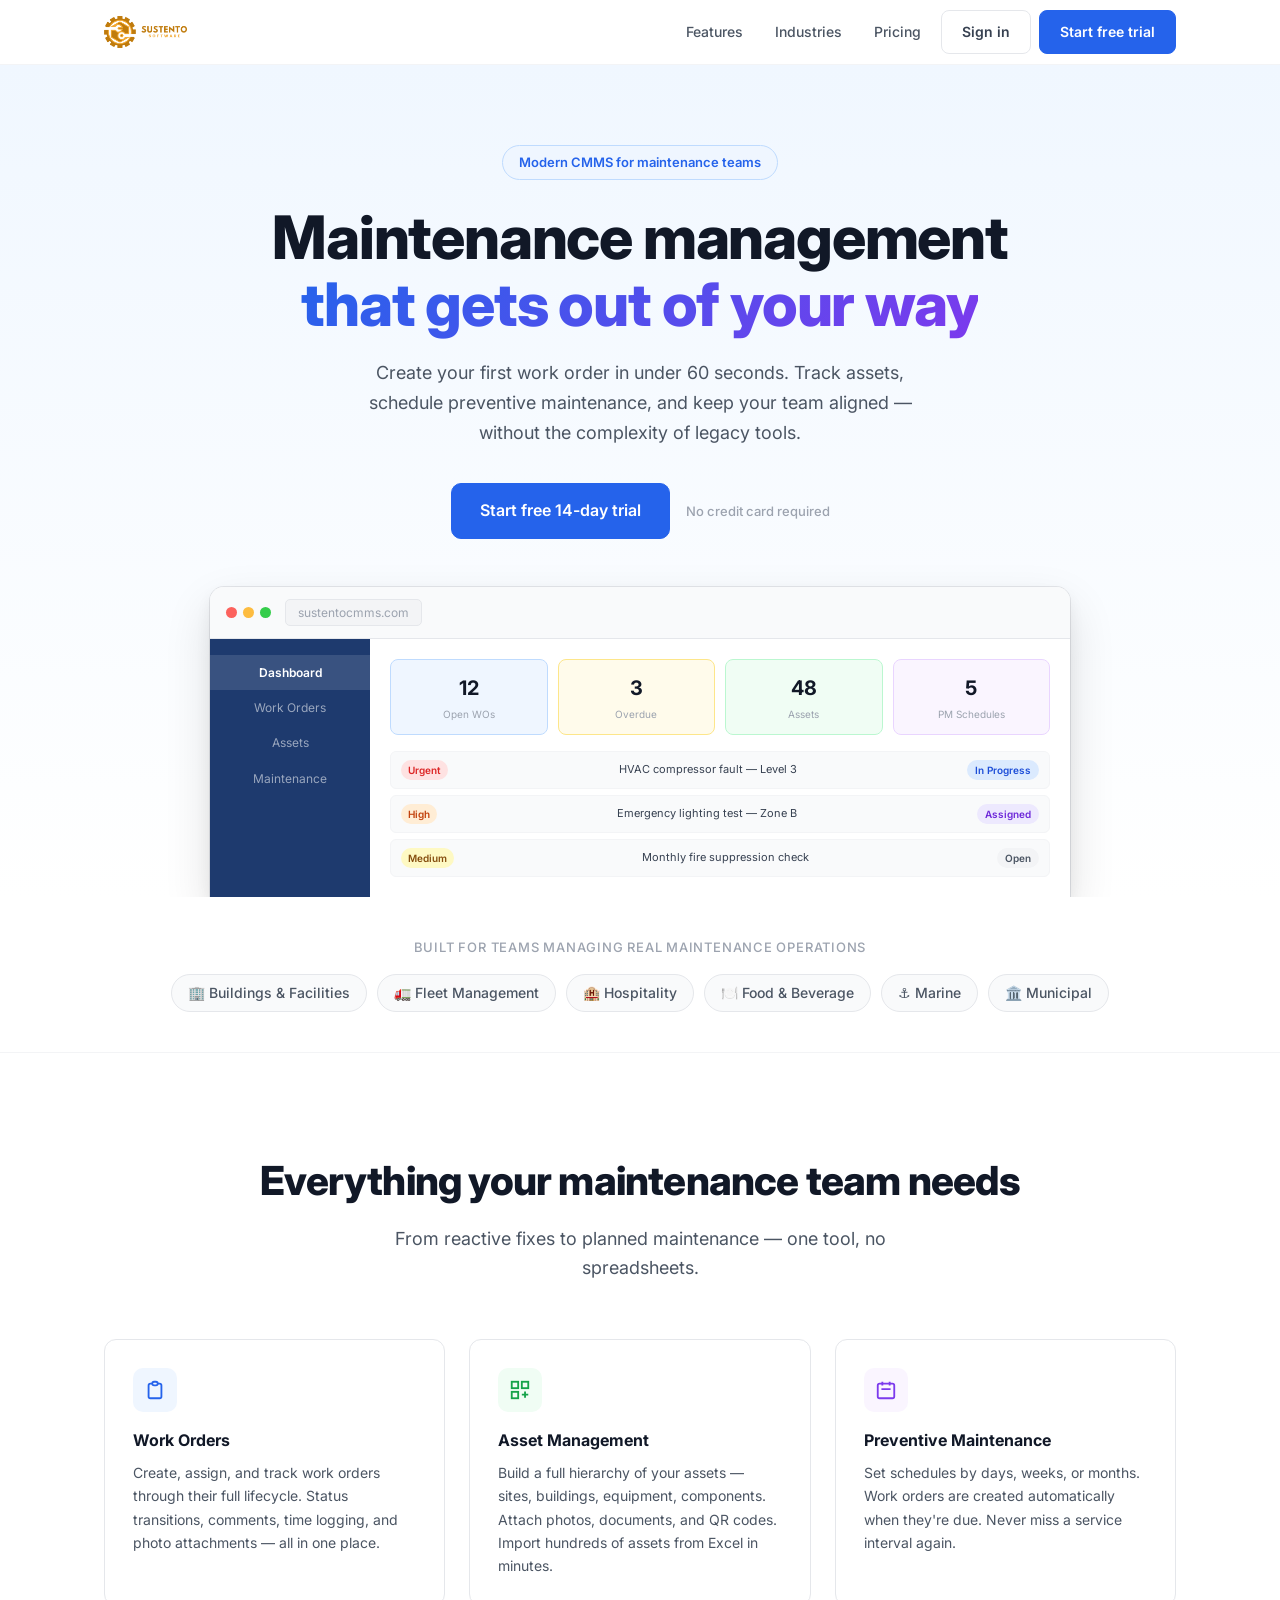
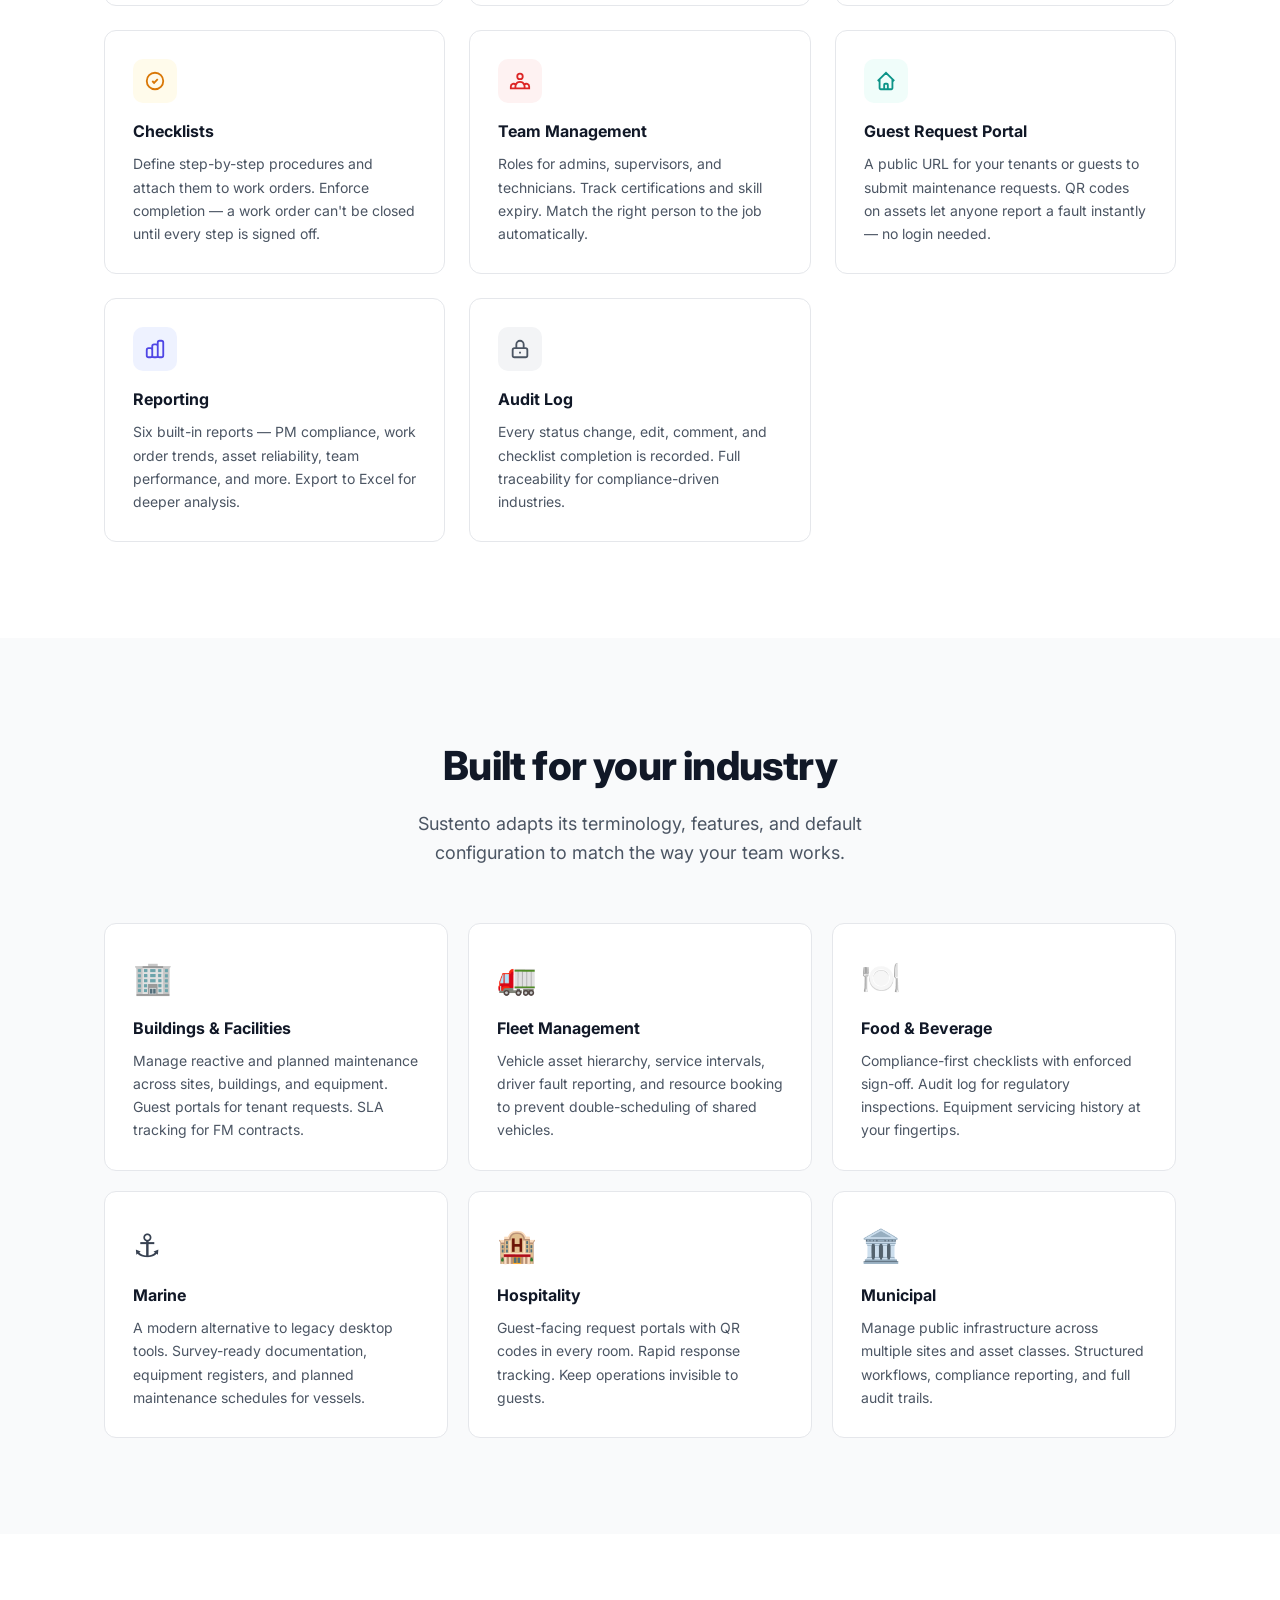
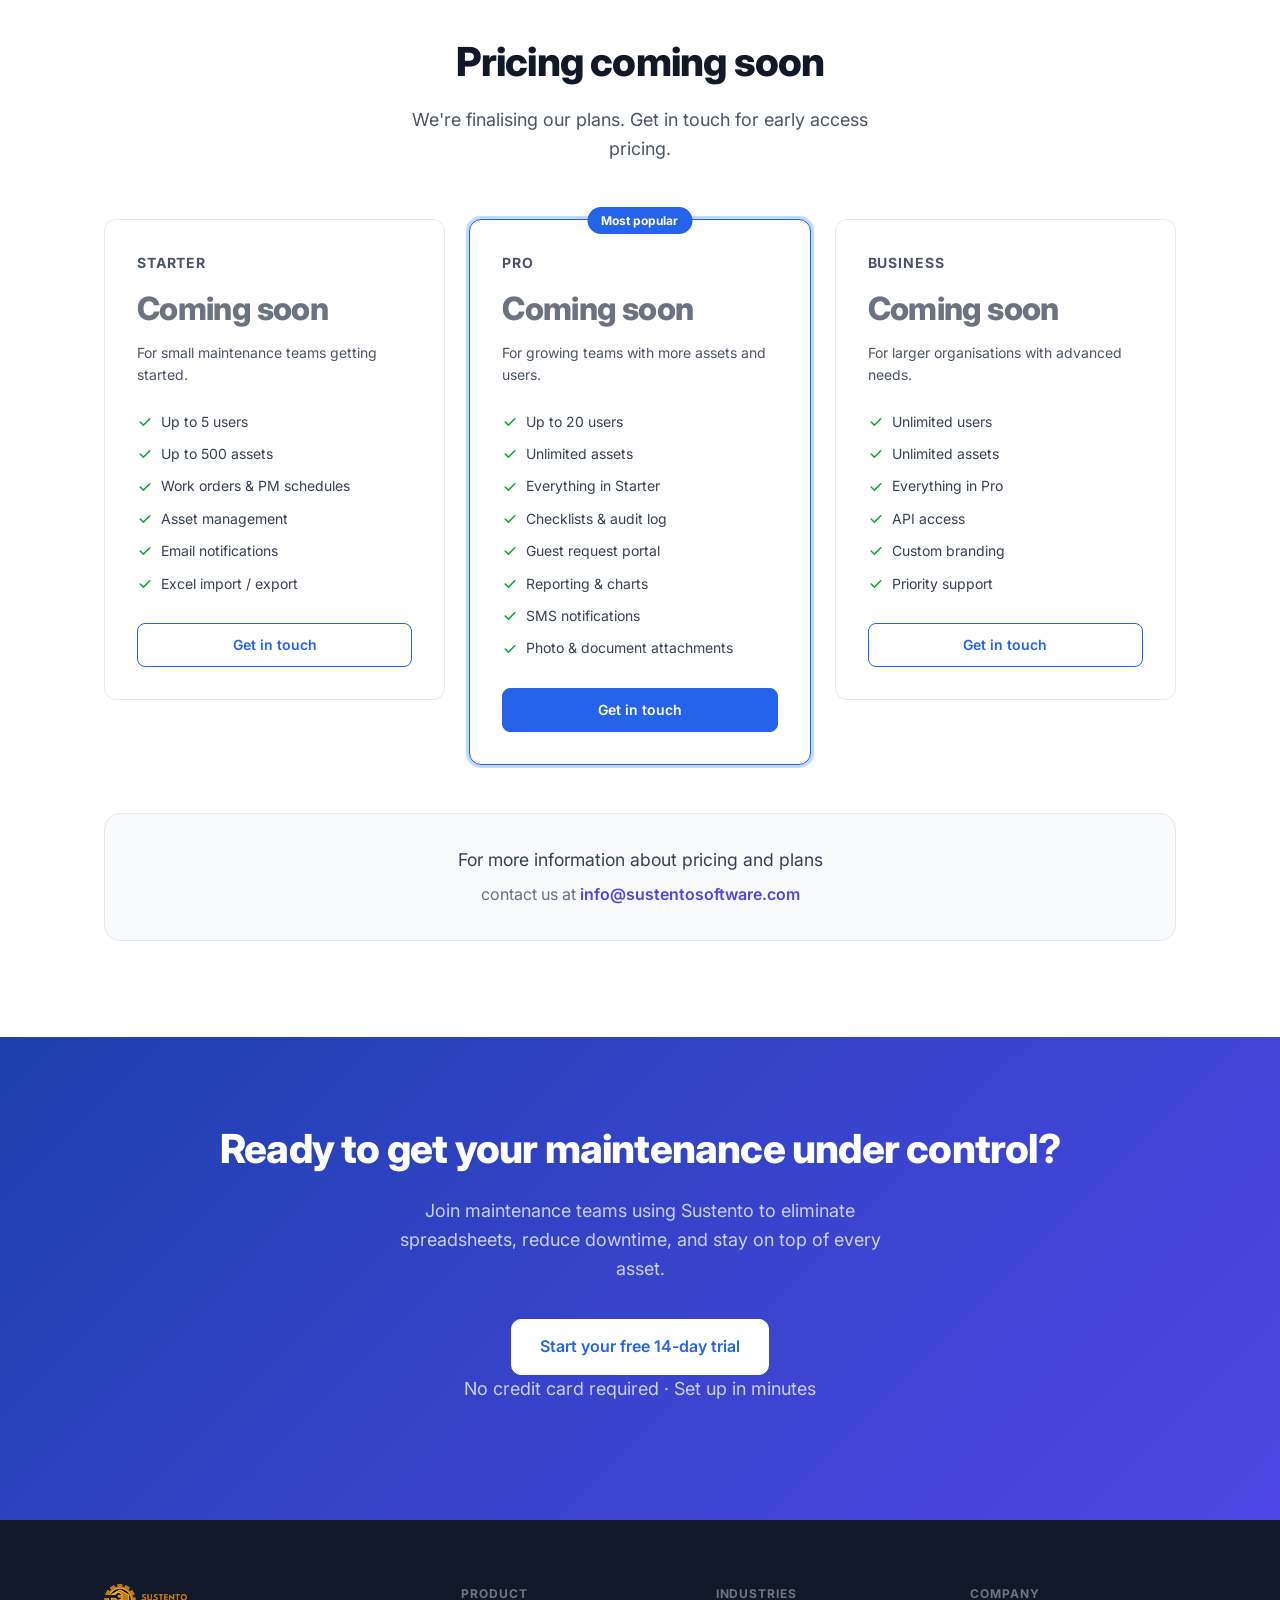
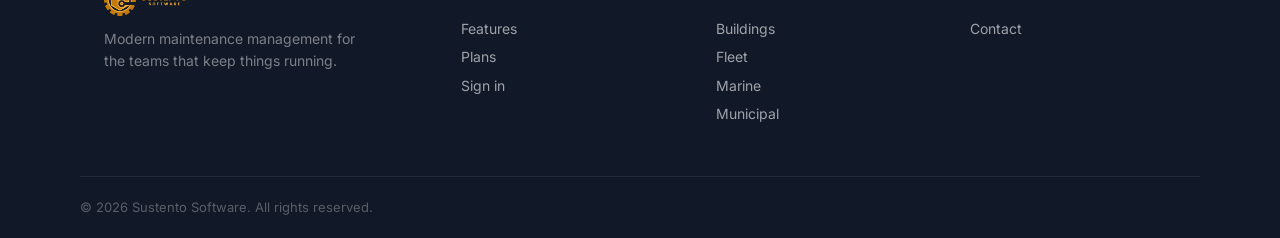
==== index.html @ 02149ec1 "Replace pricing figures with coming soon placeholders and add contact CTA - Tier names and feature l" ====
<!DOCTYPE html>
<html lang="en">
<head>
  <meta charset="UTF-8" />
  <meta name="viewport" content="width=device-width, initial-scale=1.0" />
  <title>Sustento — Maintenance Management Made Simple</title>
  <meta name="description" content="Sustento is a modern CMMS for maintenance teams. Track assets, manage work orders, schedule preventive maintenance, and keep your team aligned." />
  <link rel="icon" type="image/x-icon" href="/favicon.ico" />
  <link rel="icon" type="image/png" sizes="32x32" href="/favicon-32.png" />
  <link rel="preconnect" href="https://fonts.googleapis.com" />
  <link href="https://fonts.googleapis.com/css2?family=Inter:wght@400;500;600;700;800&display=swap" rel="stylesheet" />
  <link rel="stylesheet" href="/styles.css" />
</head>
<body>

  <!-- ── Nav ──────────────────────────────────────────────────────────────── -->
  <header class="nav">
    <div class="container nav-inner">
      <a href="/" class="logo">
        <img src="/logo.png" alt="Sustento" class="nav-logo" />
      </a>
      <nav class="nav-links">
        <a href="#features">Features</a>
        <a href="#industries">Industries</a>
        <a href="#pricing">Pricing</a>
        <a href="https://www.sustentocmms.com" target="_blank" class="btn btn-secondary">Sign in</a>
        <a href="https://www.sustentocmms.com" target="_blank" class="btn btn-primary">Start free trial</a>
      </nav>
      <button class="nav-mobile-toggle" id="mobileToggle" aria-label="Menu">
        <span></span><span></span><span></span>
      </button>
    </div>
    <div class="nav-mobile" id="mobileNav">
      <a href="#features">Features</a>
      <a href="#industries">Industries</a>
      <a href="#pricing">Pricing</a>
      <a href="https://www.sustentocmms.com" target="_blank">Sign in</a>
      <a href="https://www.sustentocmms.com" target="_blank" class="btn btn-primary">Start free trial</a>
    </div>
  </header>

  <!-- ── Hero ─────────────────────────────────────────────────────────────── -->
  <section class="hero">
    <div class="container hero-inner">
      <div class="hero-badge">Modern CMMS for maintenance teams</div>
      <h1 class="hero-headline">Maintenance management<br/><span class="gradient-text">that gets out of your way</span></h1>
      <p class="hero-sub">
        Create your first work order in under 60 seconds. Track assets, schedule preventive maintenance, and keep your team aligned — without the complexity of legacy tools.
      </p>
      <div class="hero-cta">
        <a href="https://www.sustentocmms.com" target="_blank" class="btn btn-primary btn-lg">Start free 14-day trial</a>
        <span class="hero-note">No credit card required</span>
      </div>
      <div class="hero-image">
        <div class="app-preview">
          <div class="app-preview-bar">
            <span class="dot red"></span>
            <span class="dot yellow"></span>
            <span class="dot green"></span>
            <span class="app-preview-url">sustentocmms.com</span>
          </div>
          <div class="app-preview-body">
            <div class="preview-sidebar">
              <div class="preview-nav-item active">Dashboard</div>
              <div class="preview-nav-item">Work Orders</div>
              <div class="preview-nav-item">Assets</div>
              <div class="preview-nav-item">Maintenance</div>
            </div>
            <div class="preview-content">
              <div class="preview-stat-row">
                <div class="preview-stat blue"><div class="preview-stat-num">12</div><div class="preview-stat-label">Open WOs</div></div>
                <div class="preview-stat yellow"><div class="preview-stat-num">3</div><div class="preview-stat-label">Overdue</div></div>
                <div class="preview-stat green"><div class="preview-stat-num">48</div><div class="preview-stat-label">Assets</div></div>
                <div class="preview-stat purple"><div class="preview-stat-num">5</div><div class="preview-stat-label">PM Schedules</div></div>
              </div>
              <div class="preview-wo-list">
                <div class="preview-wo-item">
                  <span class="preview-wo-badge urgent">Urgent</span>
                  <span class="preview-wo-title">HVAC compressor fault — Level 3</span>
                  <span class="preview-wo-status in-progress">In Progress</span>
                </div>
                <div class="preview-wo-item">
                  <span class="preview-wo-badge high">High</span>
                  <span class="preview-wo-title">Emergency lighting test — Zone B</span>
                  <span class="preview-wo-status assigned">Assigned</span>
                </div>
                <div class="preview-wo-item">
                  <span class="preview-wo-badge medium">Medium</span>
                  <span class="preview-wo-title">Monthly fire suppression check</span>
                  <span class="preview-wo-status open">Open</span>
                </div>
              </div>
            </div>
          </div>
        </div>
      </div>
    </div>
  </section>

  <!-- ── Social proof ──────────────────────────────────────────────────────── -->
  <section class="social-proof">
    <div class="container">
      <p class="social-proof-label">Built for teams managing real maintenance operations</p>
      <div class="industry-chips">
        <span>🏢 Buildings &amp; Facilities</span>
        <span>🚛 Fleet Management</span>
        <span>🏨 Hospitality</span>
        <span>🍽️ Food &amp; Beverage</span>
        <span>⚓ Marine</span>
        <span>🏛️ Municipal</span>
      </div>
    </div>
  </section>

  <!-- ── Features ──────────────────────────────────────────────────────────── -->
  <section class="features" id="features">
    <div class="container">
      <div class="section-header">
        <h2>Everything your maintenance team needs</h2>
        <p>From reactive fixes to planned maintenance — one tool, no spreadsheets.</p>
      </div>
      <div class="features-grid">

        <div class="feature-card">
          <div class="feature-icon blue">
            <svg viewBox="0 0 24 24" fill="none" stroke="currentColor" stroke-width="2"><path d="M9 5H7a2 2 0 00-2 2v12a2 2 0 002 2h10a2 2 0 002-2V7a2 2 0 00-2-2h-2M9 5a2 2 0 002 2h2a2 2 0 002-2M9 5a2 2 0 012-2h2a2 2 0 012 2"/></svg>
          </div>
          <h3>Work Orders</h3>
          <p>Create, assign, and track work orders through their full lifecycle. Status transitions, comments, time logging, and photo attachments — all in one place.</p>
        </div>

        <div class="feature-card">
          <div class="feature-icon green">
            <svg viewBox="0 0 24 24" fill="none" stroke="currentColor" stroke-width="2"><rect x="3" y="3" width="7" height="7"/><rect x="14" y="3" width="7" height="7"/><rect x="3" y="14" width="7" height="7"/><path d="M14 17h7m-3.5-3.5v7"/></svg>
          </div>
          <h3>Asset Management</h3>
          <p>Build a full hierarchy of your assets — sites, buildings, equipment, components. Attach photos, documents, and QR codes. Import hundreds of assets from Excel in minutes.</p>
        </div>

        <div class="feature-card">
          <div class="feature-icon purple">
            <svg viewBox="0 0 24 24" fill="none" stroke="currentColor" stroke-width="2"><path d="M8 7V3m8 4V3m-9 8h10M5 21h14a2 2 0 002-2V7a2 2 0 00-2-2H5a2 2 0 00-2 2v12a2 2 0 002 2z"/></svg>
          </div>
          <h3>Preventive Maintenance</h3>
          <p>Set schedules by days, weeks, or months. Work orders are created automatically when they're due. Never miss a service interval again.</p>
        </div>

        <div class="feature-card">
          <div class="feature-icon amber">
            <svg viewBox="0 0 24 24" fill="none" stroke="currentColor" stroke-width="2"><path d="M9 12l2 2 4-4m6 2a9 9 0 11-18 0 9 9 0 0118 0z"/></svg>
          </div>
          <h3>Checklists</h3>
          <p>Define step-by-step procedures and attach them to work orders. Enforce completion — a work order can't be closed until every step is signed off.</p>
        </div>

        <div class="feature-card">
          <div class="feature-icon red">
            <svg viewBox="0 0 24 24" fill="none" stroke="currentColor" stroke-width="2"><path d="M17 20h5v-2a3 3 0 00-5.356-1.857M17 20H7m10 0v-2c0-.656-.126-1.283-.356-1.857M7 20H2v-2a3 3 0 015.356-1.857M7 20v-2c0-.656.126-1.283.356-1.857m0 0a5.002 5.002 0 019.288 0M15 7a3 3 0 11-6 0 3 3 0 016 0z"/></svg>
          </div>
          <h3>Team Management</h3>
          <p>Roles for admins, supervisors, and technicians. Track certifications and skill expiry. Match the right person to the job automatically.</p>
        </div>

        <div class="feature-card">
          <div class="feature-icon teal">
            <svg viewBox="0 0 24 24" fill="none" stroke="currentColor" stroke-width="2"><path d="M3 12l2-2m0 0l7-7 7 7M5 10v10a1 1 0 001 1h3m10-11l2 2m-2-2v10a1 1 0 01-1 1h-3m-6 0a1 1 0 001-1v-4a1 1 0 011-1h2a1 1 0 011 1v4a1 1 0 001 1m-6 0h6"/></svg>
          </div>
          <h3>Guest Request Portal</h3>
          <p>A public URL for your tenants or guests to submit maintenance requests. QR codes on assets let anyone report a fault instantly — no login needed.</p>
        </div>

        <div class="feature-card">
          <div class="feature-icon indigo">
            <svg viewBox="0 0 24 24" fill="none" stroke="currentColor" stroke-width="2"><path d="M9 19v-6a2 2 0 00-2-2H5a2 2 0 00-2 2v6a2 2 0 002 2h2a2 2 0 002-2zm0 0V9a2 2 0 012-2h2a2 2 0 012 2v10m-6 0a2 2 0 002 2h2a2 2 0 002-2m0 0V5a2 2 0 012-2h2a2 2 0 012 2v14a2 2 0 01-2 2h-2a2 2 0 01-2-2z"/></svg>
          </div>
          <h3>Reporting</h3>
          <p>Six built-in reports — PM compliance, work order trends, asset reliability, team performance, and more. Export to Excel for deeper analysis.</p>
        </div>

        <div class="feature-card">
          <div class="feature-icon gray">
            <svg viewBox="0 0 24 24" fill="none" stroke="currentColor" stroke-width="2"><path d="M12 15v2m-6 4h12a2 2 0 002-2v-6a2 2 0 00-2-2H6a2 2 0 00-2 2v6a2 2 0 002 2zm10-10V7a4 4 0 00-8 0v4h8z"/></svg>
          </div>
          <h3>Audit Log</h3>
          <p>Every status change, edit, comment, and checklist completion is recorded. Full traceability for compliance-driven industries.</p>
        </div>

      </div>
    </div>
  </section>

  <!-- ── Industries ────────────────────────────────────────────────────────── -->
  <section class="industries" id="industries">
    <div class="container">
      <div class="section-header">
        <h2>Built for your industry</h2>
        <p>Sustento adapts its terminology, features, and default configuration to match the way your team works.</p>
      </div>
      <div class="industries-grid">
        <div class="industry-card">
          <div class="industry-emoji">🏢</div>
          <h3>Buildings &amp; Facilities</h3>
          <p>Manage reactive and planned maintenance across sites, buildings, and equipment. Guest portals for tenant requests. SLA tracking for FM contracts.</p>
        </div>
        <div class="industry-card">
          <div class="industry-emoji">🚛</div>
          <h3>Fleet Management</h3>
          <p>Vehicle asset hierarchy, service intervals, driver fault reporting, and resource booking to prevent double-scheduling of shared vehicles.</p>
        </div>
        <div class="industry-card">
          <div class="industry-emoji">🍽️</div>
          <h3>Food &amp; Beverage</h3>
          <p>Compliance-first checklists with enforced sign-off. Audit log for regulatory inspections. Equipment servicing history at your fingertips.</p>
        </div>
        <div class="industry-card">
          <div class="industry-emoji">⚓</div>
          <h3>Marine</h3>
          <p>A modern alternative to legacy desktop tools. Survey-ready documentation, equipment registers, and planned maintenance schedules for vessels.</p>
        </div>
        <div class="industry-card">
          <div class="industry-emoji">🏨</div>
          <h3>Hospitality</h3>
          <p>Guest-facing request portals with QR codes in every room. Rapid response tracking. Keep operations invisible to guests.</p>
        </div>
        <div class="industry-card">
          <div class="industry-emoji">🏛️</div>
          <h3>Municipal</h3>
          <p>Manage public infrastructure across multiple sites and asset classes. Structured workflows, compliance reporting, and full audit trails.</p>
        </div>
      </div>
    </div>
  </section>

  <!-- ── Pricing ───────────────────────────────────────────────────────────── -->
  <section class="pricing" id="pricing">
    <div class="container">
      <div class="section-header">
        <h2>Pricing coming soon</h2>
        <p>We're finalising our plans. Get in touch for early access pricing.</p>
      </div>
      <div class="pricing-grid">

        <div class="pricing-card">
          <div class="pricing-tier">Starter</div>
          <div class="pricing-price" style="font-size:2rem;color:#6b7280;">Coming soon</div>
          <div class="pricing-desc">For small maintenance teams getting started.</div>
          <ul class="pricing-features">
            <li>Up to 5 users</li>
            <li>Up to 500 assets</li>
            <li>Work orders &amp; PM schedules</li>
            <li>Asset management</li>
            <li>Email notifications</li>
            <li>Excel import / export</li>
          </ul>
          <a href="mailto:info@sustentosoftware.com" class="btn btn-outline btn-full">Get in touch</a>
        </div>

        <div class="pricing-card featured">
          <div class="pricing-badge">Most popular</div>
          <div class="pricing-tier">Pro</div>
          <div class="pricing-price" style="font-size:2rem;color:#6b7280;">Coming soon</div>
          <div class="pricing-desc">For growing teams with more assets and users.</div>
          <ul class="pricing-features">
            <li>Up to 20 users</li>
            <li>Unlimited assets</li>
            <li>Everything in Starter</li>
            <li>Checklists &amp; audit log</li>
            <li>Guest request portal</li>
            <li>Reporting &amp; charts</li>
            <li>SMS notifications</li>
            <li>Photo &amp; document attachments</li>
          </ul>
          <a href="mailto:info@sustentosoftware.com" class="btn btn-primary btn-full">Get in touch</a>
        </div>

        <div class="pricing-card">
          <div class="pricing-tier">Business</div>
          <div class="pricing-price" style="font-size:2rem;color:#6b7280;">Coming soon</div>
          <div class="pricing-desc">For larger organisations with advanced needs.</div>
          <ul class="pricing-features">
            <li>Unlimited users</li>
            <li>Unlimited assets</li>
            <li>Everything in Pro</li>
            <li>API access</li>
            <li>Custom branding</li>
            <li>Priority support</li>
          </ul>
          <a href="mailto:info@sustentosoftware.com" class="btn btn-outline btn-full">Get in touch</a>
        </div>

      </div>

      <div style="margin-top:3rem;text-align:center;padding:2rem;background:#f8fafc;border-radius:1rem;border:1px solid #e2e8f0;">
        <p style="font-size:1.1rem;color:#374151;margin:0 0 0.5rem;">For more information about pricing and plans</p>
        <p style="margin:0;color:#6b7280;">contact us at <a href="mailto:info@sustentosoftware.com" style="color:#4f46e5;font-weight:600;">info@sustentosoftware.com</a></p>
      </div>
    </div>
  </section>

  <!-- ── CTA ───────────────────────────────────────────────────────────────── -->
  <section class="cta">
    <div class="container cta-inner">
      <h2>Ready to get your maintenance under control?</h2>
      <p>Join maintenance teams using Sustento to eliminate spreadsheets, reduce downtime, and stay on top of every asset.</p>
      <a href="https://www.sustentocmms.com" target="_blank" class="btn btn-white btn-lg">Start your free 14-day trial</a>
      <p class="cta-note">No credit card required · Set up in minutes</p>
    </div>
  </section>

  <!-- ── Footer ────────────────────────────────────────────────────────────── -->
  <footer class="footer">
    <div class="container footer-inner">
      <div class="footer-brand">
        <a href="/" class="logo">
          <img src="/logo.png" alt="Sustento" class="nav-logo" />
        </a>
        <p>Modern maintenance management for the teams that keep things running.</p>
      </div>
      <div class="footer-links">
        <div>
          <h4>Product</h4>
          <a href="#features">Features</a>
          <a href="#pricing">Plans</a>
          <a href="https://www.sustentocmms.com" target="_blank">Sign in</a>
        </div>
        <div>
          <h4>Industries</h4>
          <a href="#industries">Buildings</a>
          <a href="#industries">Fleet</a>
          <a href="#industries">Marine</a>
          <a href="#industries">Municipal</a>
        </div>
        <div>
          <h4>Company</h4>
          <a href="mailto:hello@sustentosoftware.com">Contact</a>
        </div>
      </div>
    </div>
    <div class="container footer-bottom">
      <p>© 2026 Sustento Software. All rights reserved.</p>
    </div>
  </footer>

  <script>
    // Mobile nav toggle
    document.getElementById('mobileToggle').addEventListener('click', function() {
      document.getElementById('mobileNav').classList.toggle('open')
    })
    // Close mobile nav on link click
    document.querySelectorAll('.nav-mobile a').forEach(function(link) {
      link.addEventListener('click', function() {
        document.getElementById('mobileNav').classList.remove('open')
      })
    })
  </script>

</body>
</html>
---- styles.css ----
/* ── Reset & Base ─────────────────────────────────────────────────────────── */
*, *::before, *::after { box-sizing: border-box; margin: 0; padding: 0; }

:root {
  --blue:    #2563eb;
  --blue-dk: #1d4ed8;
  --blue-lt: #eff6ff;
  --gray-50:  #f9fafb;
  --gray-100: #f3f4f6;
  --gray-200: #e5e7eb;
  --gray-400: #9ca3af;
  --gray-600: #4b5563;
  --gray-700: #374151;
  --gray-900: #111827;
  --radius: 12px;
  --shadow-sm: 0 1px 3px rgba(0,0,0,.08), 0 1px 2px rgba(0,0,0,.04);
  --shadow: 0 4px 16px rgba(0,0,0,.08), 0 2px 4px rgba(0,0,0,.04);
  --shadow-lg: 0 20px 48px rgba(0,0,0,.12), 0 8px 16px rgba(0,0,0,.06);
}

html { scroll-behavior: smooth; }

body {
  font-family: 'Inter', system-ui, sans-serif;
  font-size: 16px;
  line-height: 1.6;
  color: var(--gray-700);
  background: #fff;
  -webkit-font-smoothing: antialiased;
}

.container {
  max-width: 1120px;
  margin: 0 auto;
  padding: 0 24px;
}

a { text-decoration: none; color: inherit; }
img { max-width: 100%; display: block; }

/* ── Buttons ──────────────────────────────────────────────────────────────── */
.btn {
  display: inline-flex;
  align-items: center;
  justify-content: center;
  gap: 8px;
  padding: 10px 20px;
  border-radius: 8px;
  font-size: 14px;
  font-weight: 600;
  cursor: pointer;
  transition: all .15s ease;
  border: 1.5px solid transparent;
  white-space: nowrap;
}
.btn-primary { background: var(--blue); color: #fff; border-color: var(--blue); }
.btn-primary:hover { background: var(--blue-dk); border-color: var(--blue-dk); }
.btn-secondary { background: #fff; color: var(--gray-700); border-color: var(--gray-200); }
.btn-secondary:hover { background: var(--gray-50); }
.btn-outline { background: transparent; color: var(--blue); border-color: var(--blue); }
.btn-outline:hover { background: var(--blue-lt); }
.btn-white { background: #fff; color: var(--blue); border-color: #fff; }
.btn-white:hover { background: var(--blue-lt); }
.btn-lg { padding: 14px 28px; font-size: 16px; border-radius: 10px; }
.btn-full { width: 100%; }

/* ── Nav ──────────────────────────────────────────────────────────────────── */
.nav {
  position: sticky;
  top: 0;
  z-index: 100;
  background: rgba(255,255,255,.92);
  backdrop-filter: blur(12px);
  border-bottom: 1px solid var(--gray-100);
}
.nav-inner {
  display: flex;
  align-items: center;
  justify-content: space-between;
  height: 64px;
}
.logo {
  display: flex;
  align-items: center;
  gap: 10px;
  font-size: 18px;
  font-weight: 700;
  color: var(--gray-900);
}
.nav-logo {
  height: 32px;
  width: auto;
  display: block;
}
.nav-links {
  display: flex;
  align-items: center;
  gap: 8px;
}
.nav-links a:not(.btn) {
  padding: 6px 12px;
  font-size: 14px;
  font-weight: 500;
  color: var(--gray-600);
  border-radius: 6px;
  transition: color .15s, background .15s;
}
.nav-links a:not(.btn):hover { color: var(--gray-900); background: var(--gray-50); }
.nav-mobile-toggle {
  display: none;
  flex-direction: column;
  gap: 5px;
  background: none;
  border: none;
  cursor: pointer;
  padding: 4px;
}
.nav-mobile-toggle span {
  display: block;
  width: 22px;
  height: 2px;
  background: var(--gray-700);
  border-radius: 2px;
}
.nav-mobile {
  display: none;
  flex-direction: column;
  padding: 12px 24px 20px;
  gap: 4px;
  border-top: 1px solid var(--gray-100);
}
.nav-mobile a {
  padding: 10px 12px;
  font-size: 15px;
  font-weight: 500;
  color: var(--gray-700);
  border-radius: 8px;
}
.nav-mobile a:hover { background: var(--gray-50); }
.nav-mobile .btn { margin-top: 8px; }
.nav-mobile.open { display: flex; }

/* ── Hero ─────────────────────────────────────────────────────────────────── */
.hero {
  background: linear-gradient(180deg, #f0f7ff 0%, #fff 100%);
  padding: 80px 0 0;
  overflow: hidden;
}
.hero-inner {
  display: flex;
  flex-direction: column;
  align-items: center;
  text-align: center;
}
.hero-badge {
  display: inline-flex;
  align-items: center;
  padding: 6px 16px;
  background: var(--blue-lt);
  color: var(--blue);
  border-radius: 100px;
  font-size: 13px;
  font-weight: 600;
  margin-bottom: 24px;
  border: 1px solid #bfdbfe;
}
.hero-headline {
  font-size: clamp(36px, 5vw, 60px);
  font-weight: 800;
  line-height: 1.12;
  color: var(--gray-900);
  letter-spacing: -.02em;
  margin-bottom: 20px;
}
.gradient-text {
  background: linear-gradient(135deg, #2563eb 0%, #7c3aed 100%);
  -webkit-background-clip: text;
  -webkit-text-fill-color: transparent;
  background-clip: text;
}
.hero-sub {
  font-size: 18px;
  color: var(--gray-600);
  max-width: 580px;
  margin-bottom: 36px;
  line-height: 1.65;
}
.hero-cta {
  display: flex;
  align-items: center;
  gap: 16px;
  margin-bottom: 48px;
  flex-wrap: wrap;
  justify-content: center;
}
.hero-note {
  font-size: 13px;
  color: var(--gray-400);
  font-weight: 500;
}

/* App preview mockup */
.hero-image { width: 100%; max-width: 860px; }
.app-preview {
  background: #fff;
  border-radius: 14px 14px 0 0;
  box-shadow: var(--shadow-lg), 0 0 0 1px var(--gray-200);
  overflow: hidden;
}
.app-preview-bar {
  display: flex;
  align-items: center;
  gap: 6px;
  padding: 12px 16px;
  background: var(--gray-50);
  border-bottom: 1px solid var(--gray-200);
}
.dot { width: 11px; height: 11px; border-radius: 50%; }
.dot.red { background: #fc625d; }
.dot.yellow { background: #fdbc40; }
.dot.green { background: #35cd4b; }
.app-preview-url {
  margin-left: 8px;
  font-size: 12px;
  color: var(--gray-400);
  background: var(--gray-100);
  border: 1px solid var(--gray-200);
  padding: 3px 12px;
  border-radius: 5px;
}
.app-preview-body {
  display: flex;
  min-height: 240px;
}
.preview-sidebar {
  width: 160px;
  background: #1e3a6e;
  padding: 16px 0;
  flex-shrink: 0;
}
.preview-nav-item {
  padding: 8px 20px;
  font-size: 12px;
  color: rgba(255,255,255,.55);
  cursor: default;
}
.preview-nav-item.active {
  background: rgba(255,255,255,.12);
  color: #fff;
  font-weight: 600;
}
.preview-content { flex: 1; padding: 20px; }
.preview-stat-row {
  display: grid;
  grid-template-columns: repeat(4, 1fr);
  gap: 10px;
  margin-bottom: 16px;
}
.preview-stat {
  border-radius: 8px;
  padding: 12px;
  border: 1px solid var(--gray-200);
}
.preview-stat.blue  { background: #eff6ff; border-color: #bfdbfe; }
.preview-stat.yellow{ background: #fffbeb; border-color: #fde68a; }
.preview-stat.green { background: #f0fdf4; border-color: #bbf7d0; }
.preview-stat.purple{ background: #faf5ff; border-color: #e9d5ff; }
.preview-stat-num { font-size: 20px; font-weight: 700; color: var(--gray-900); }
.preview-stat-label { font-size: 10px; color: var(--gray-400); margin-top: 2px; }
.preview-wo-list { display: flex; flex-direction: column; gap: 6px; }
.preview-wo-item {
  display: flex;
  align-items: center;
  gap: 8px;
  padding: 8px 10px;
  background: var(--gray-50);
  border: 1px solid var(--gray-100);
  border-radius: 6px;
  font-size: 11px;
}
.preview-wo-title { flex: 1; color: var(--gray-700); }
.preview-wo-badge {
  padding: 2px 7px;
  border-radius: 100px;
  font-size: 10px;
  font-weight: 600;
  white-space: nowrap;
}
.preview-wo-badge.urgent { background: #fee2e2; color: #dc2626; }
.preview-wo-badge.high   { background: #ffedd5; color: #c2410c; }
.preview-wo-badge.medium { background: #fef9c3; color: #854d0e; }
.preview-wo-status {
  padding: 2px 8px;
  border-radius: 100px;
  font-size: 10px;
  font-weight: 600;
  white-space: nowrap;
}
.preview-wo-status.in-progress { background: #dbeafe; color: #1d4ed8; }
.preview-wo-status.assigned    { background: #ede9fe; color: #6d28d9; }
.preview-wo-status.open        { background: var(--gray-100); color: var(--gray-600); }

/* ── Social Proof ─────────────────────────────────────────────────────────── */
.social-proof {
  padding: 40px 0;
  border-bottom: 1px solid var(--gray-100);
}
.social-proof-label {
  text-align: center;
  font-size: 13px;
  font-weight: 500;
  color: var(--gray-400);
  text-transform: uppercase;
  letter-spacing: .06em;
  margin-bottom: 16px;
}
.industry-chips {
  display: flex;
  flex-wrap: wrap;
  gap: 10px;
  justify-content: center;
}
.industry-chips span {
  padding: 7px 16px;
  background: var(--gray-50);
  border: 1px solid var(--gray-200);
  border-radius: 100px;
  font-size: 14px;
  font-weight: 500;
  color: var(--gray-600);
}

/* ── Section headers ──────────────────────────────────────────────────────── */
.section-header {
  text-align: center;
  margin-bottom: 56px;
}
.section-header h2 {
  font-size: clamp(28px, 3.5vw, 40px);
  font-weight: 800;
  color: var(--gray-900);
  letter-spacing: -.02em;
  margin-bottom: 12px;
}
.section-header p {
  font-size: 18px;
  color: var(--gray-600);
  max-width: 520px;
  margin: 0 auto;
}

/* ── Features ─────────────────────────────────────────────────────────────── */
.features {
  padding: 96px 0;
}
.features-grid {
  display: grid;
  grid-template-columns: repeat(auto-fill, minmax(280px, 1fr));
  gap: 24px;
}
.feature-card {
  background: #fff;
  border: 1px solid var(--gray-200);
  border-radius: var(--radius);
  padding: 28px;
  transition: box-shadow .2s, transform .2s;
}
.feature-card:hover {
  box-shadow: var(--shadow);
  transform: translateY(-2px);
}
.feature-icon {
  width: 44px;
  height: 44px;
  border-radius: 10px;
  display: flex;
  align-items: center;
  justify-content: center;
  margin-bottom: 16px;
}
.feature-icon svg { width: 22px; height: 22px; }
.feature-icon.blue   { background: var(--blue-lt); color: var(--blue); }
.feature-icon.green  { background: #f0fdf4; color: #16a34a; }
.feature-icon.purple { background: #faf5ff; color: #7c3aed; }
.feature-icon.amber  { background: #fffbeb; color: #d97706; }
.feature-icon.red    { background: #fef2f2; color: #dc2626; }
.feature-icon.teal   { background: #f0fdfa; color: #0d9488; }
.feature-icon.indigo { background: #eef2ff; color: #4f46e5; }
.feature-icon.gray   { background: var(--gray-100); color: var(--gray-600); }
.feature-card h3 {
  font-size: 16px;
  font-weight: 700;
  color: var(--gray-900);
  margin-bottom: 8px;
}
.feature-card p {
  font-size: 14px;
  color: var(--gray-600);
  line-height: 1.65;
}

/* ── Industries ───────────────────────────────────────────────────────────── */
.industries {
  padding: 96px 0;
  background: var(--gray-50);
}
.industries-grid {
  display: grid;
  grid-template-columns: repeat(auto-fill, minmax(300px, 1fr));
  gap: 20px;
}
.industry-card {
  background: #fff;
  border: 1px solid var(--gray-200);
  border-radius: var(--radius);
  padding: 28px;
}
.industry-emoji { font-size: 32px; margin-bottom: 12px; }
.industry-card h3 {
  font-size: 16px;
  font-weight: 700;
  color: var(--gray-900);
  margin-bottom: 8px;
}
.industry-card p {
  font-size: 14px;
  color: var(--gray-600);
  line-height: 1.65;
}

/* ── Pricing ──────────────────────────────────────────────────────────────── */
.pricing {
  padding: 96px 0;
}
.pricing-grid {
  display: grid;
  grid-template-columns: repeat(auto-fit, minmax(280px, 1fr));
  gap: 24px;
  align-items: start;
}
.pricing-card {
  background: #fff;
  border: 1.5px solid var(--gray-200);
  border-radius: var(--radius);
  padding: 32px;
  position: relative;
}
.pricing-card.featured {
  border-color: var(--blue);
  box-shadow: 0 0 0 3px #bfdbfe;
}
.pricing-badge {
  position: absolute;
  top: -13px;
  left: 50%;
  transform: translateX(-50%);
  background: var(--blue);
  color: #fff;
  font-size: 12px;
  font-weight: 700;
  padding: 4px 14px;
  border-radius: 100px;
  white-space: nowrap;
}
.pricing-tier {
  font-size: 14px;
  font-weight: 700;
  color: var(--gray-500, var(--gray-600));
  text-transform: uppercase;
  letter-spacing: .06em;
  margin-bottom: 8px;
}
.pricing-price {
  font-size: 44px;
  font-weight: 800;
  color: var(--gray-900);
  letter-spacing: -.02em;
  margin-bottom: 8px;
}
.pricing-price span {
  font-size: 18px;
  font-weight: 500;
  color: var(--gray-400);
}
.pricing-desc {
  font-size: 14px;
  color: var(--gray-600);
  margin-bottom: 24px;
  min-height: 40px;
}
.pricing-features {
  list-style: none;
  margin-bottom: 28px;
  display: flex;
  flex-direction: column;
  gap: 10px;
}
.pricing-features li {
  font-size: 14px;
  color: var(--gray-700);
  display: flex;
  align-items: center;
  gap: 8px;
}
.pricing-features li::before {
  content: '';
  width: 16px;
  height: 16px;
  background: url("data:image/svg+xml,%3Csvg xmlns='http://www.w3.org/2000/svg' viewBox='0 0 20 20' fill='%2316a34a'%3E%3Cpath fill-rule='evenodd' d='M16.707 5.293a1 1 0 010 1.414l-8 8a1 1 0 01-1.414 0l-4-4a1 1 0 011.414-1.414L8 12.586l7.293-7.293a1 1 0 011.414 0z' clip-rule='evenodd'/%3E%3C/svg%3E") center/contain no-repeat;
  flex-shrink: 0;
}

/* ── CTA ──────────────────────────────────────────────────────────────────── */
.cta {
  background: linear-gradient(135deg, #1e40af 0%, #4f46e5 100%);
  padding: 80px 0;
  text-align: center;
}
.cta-inner h2 {
  font-size: clamp(28px, 3.5vw, 40px);
  font-weight: 800;
  color: #fff;
  margin-bottom: 16px;
  letter-spacing: -.02em;
}
.cta-inner p {
  font-size: 18px;
  color: rgba(255,255,255,.75);
  max-width: 520px;
  margin: 0 auto 36px;
}
.cta-note {
  margin-top: 16px;
  font-size: 13px;
  color: rgba(255,255,255,.55);
}

/* ── Footer ───────────────────────────────────────────────────────────────── */
.footer {
  background: var(--gray-900);
  padding: 64px 0 0;
}
.footer-inner {
  display: grid;
  grid-template-columns: 1.5fr 1fr 1fr 1fr;
  gap: 48px;
  padding-bottom: 48px;
  border-bottom: 1px solid rgba(255,255,255,.08);
}
.footer-brand .logo { color: #fff; margin-bottom: 12px; }
.footer-brand p {
  font-size: 14px;
  color: rgba(255,255,255,.45);
  line-height: 1.6;
  max-width: 260px;
}
.footer-links {
  display: contents;
}
.footer-links > div h4 {
  font-size: 12px;
  font-weight: 700;
  color: rgba(255,255,255,.4);
  text-transform: uppercase;
  letter-spacing: .08em;
  margin-bottom: 12px;
}
.footer-links > div a {
  display: block;
  font-size: 14px;
  color: rgba(255,255,255,.6);
  padding: 3px 0;
  transition: color .15s;
}
.footer-links > div a:hover { color: #fff; }
.footer-bottom {
  padding: 20px 0;
}
.footer-bottom p {
  font-size: 13px;
  color: rgba(255,255,255,.3);
}

/* ── Responsive ───────────────────────────────────────────────────────────── */
@media (max-width: 768px) {
  .nav-links { display: none; }
  .nav-mobile-toggle { display: flex; }

  .hero { padding: 60px 0 0; }
  .hero-headline { font-size: 32px; }
  .hero-sub { font-size: 16px; }

  .preview-sidebar { display: none; }
  .preview-stat-row { grid-template-columns: repeat(2, 1fr); }

  .features { padding: 64px 0; }
  .industries { padding: 64px 0; }
  .pricing { padding: 64px 0; }

  .footer-inner {
    grid-template-columns: 1fr 1fr;
    gap: 32px;
  }
  .footer-brand { grid-column: 1 / -1; }
}

@media (max-width: 480px) {
  .pricing-grid { grid-template-columns: 1fr; }
  .footer-inner { grid-template-columns: 1fr; }
}
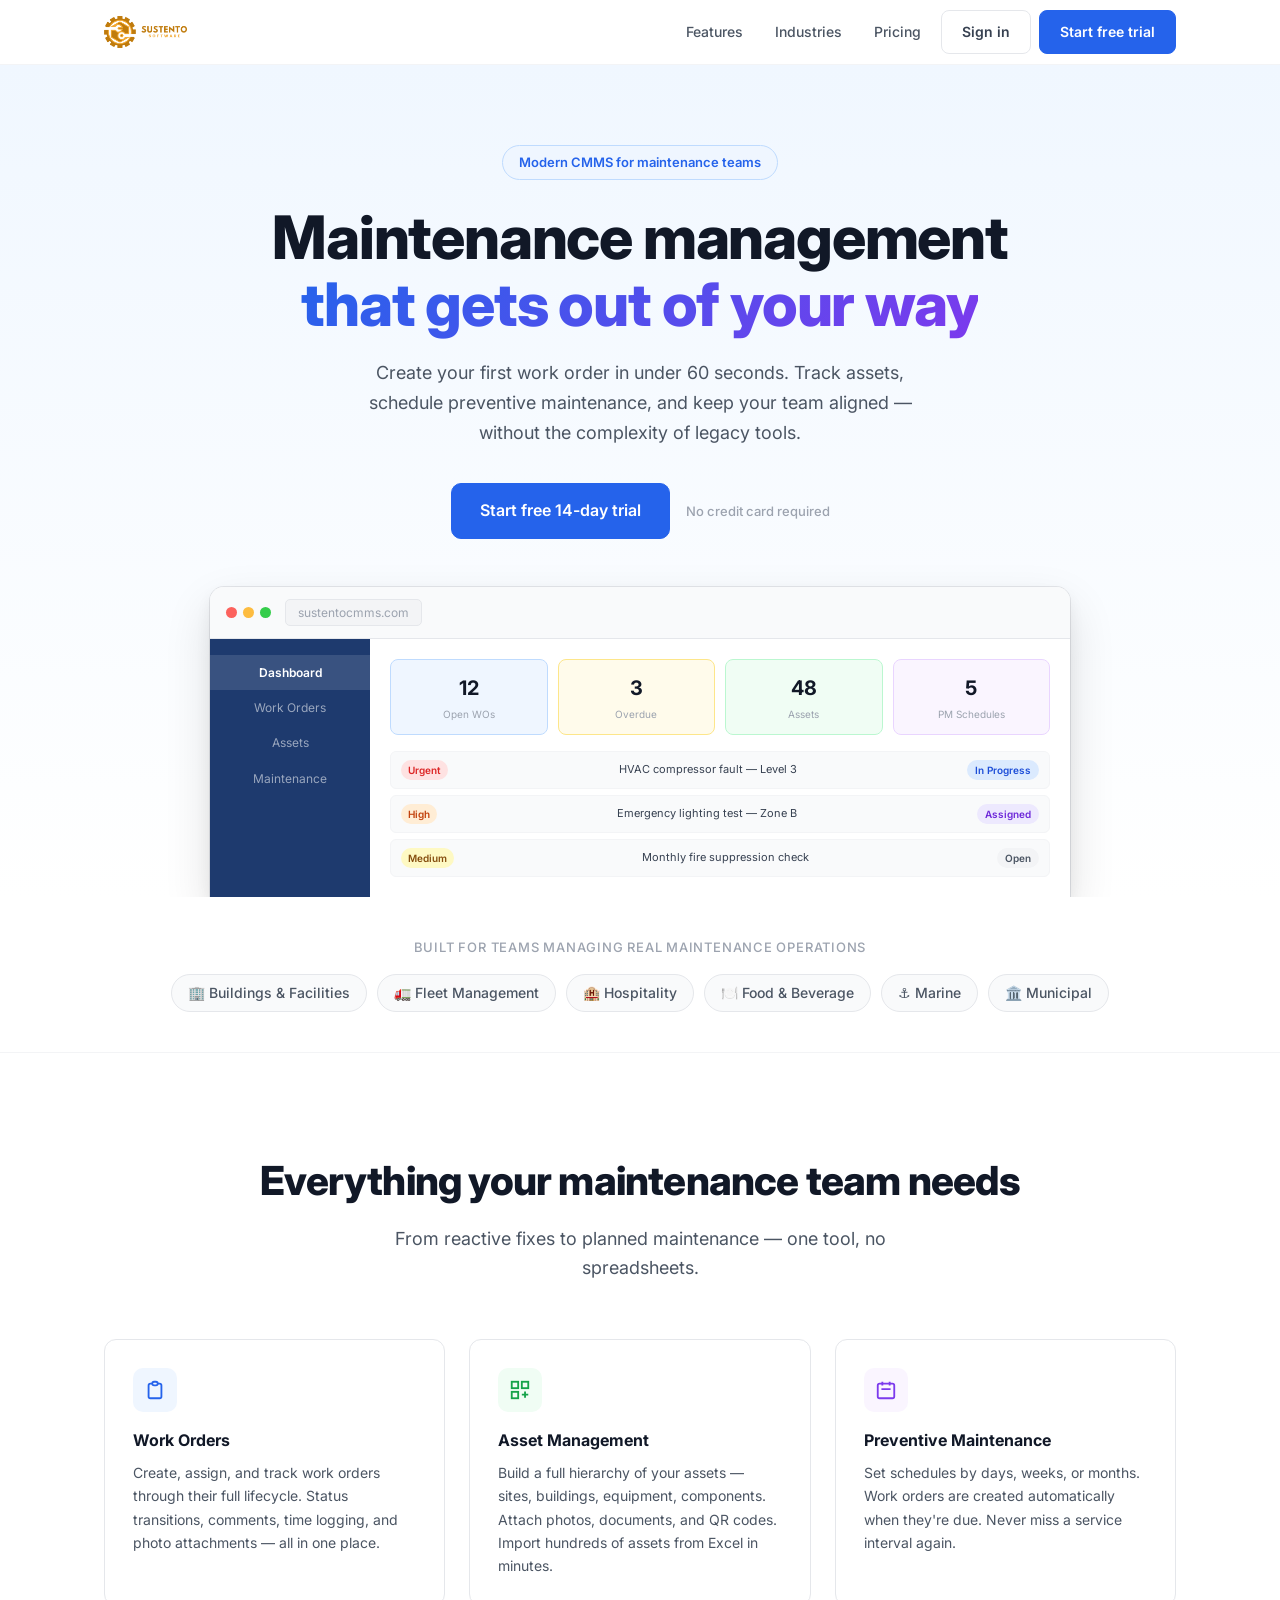
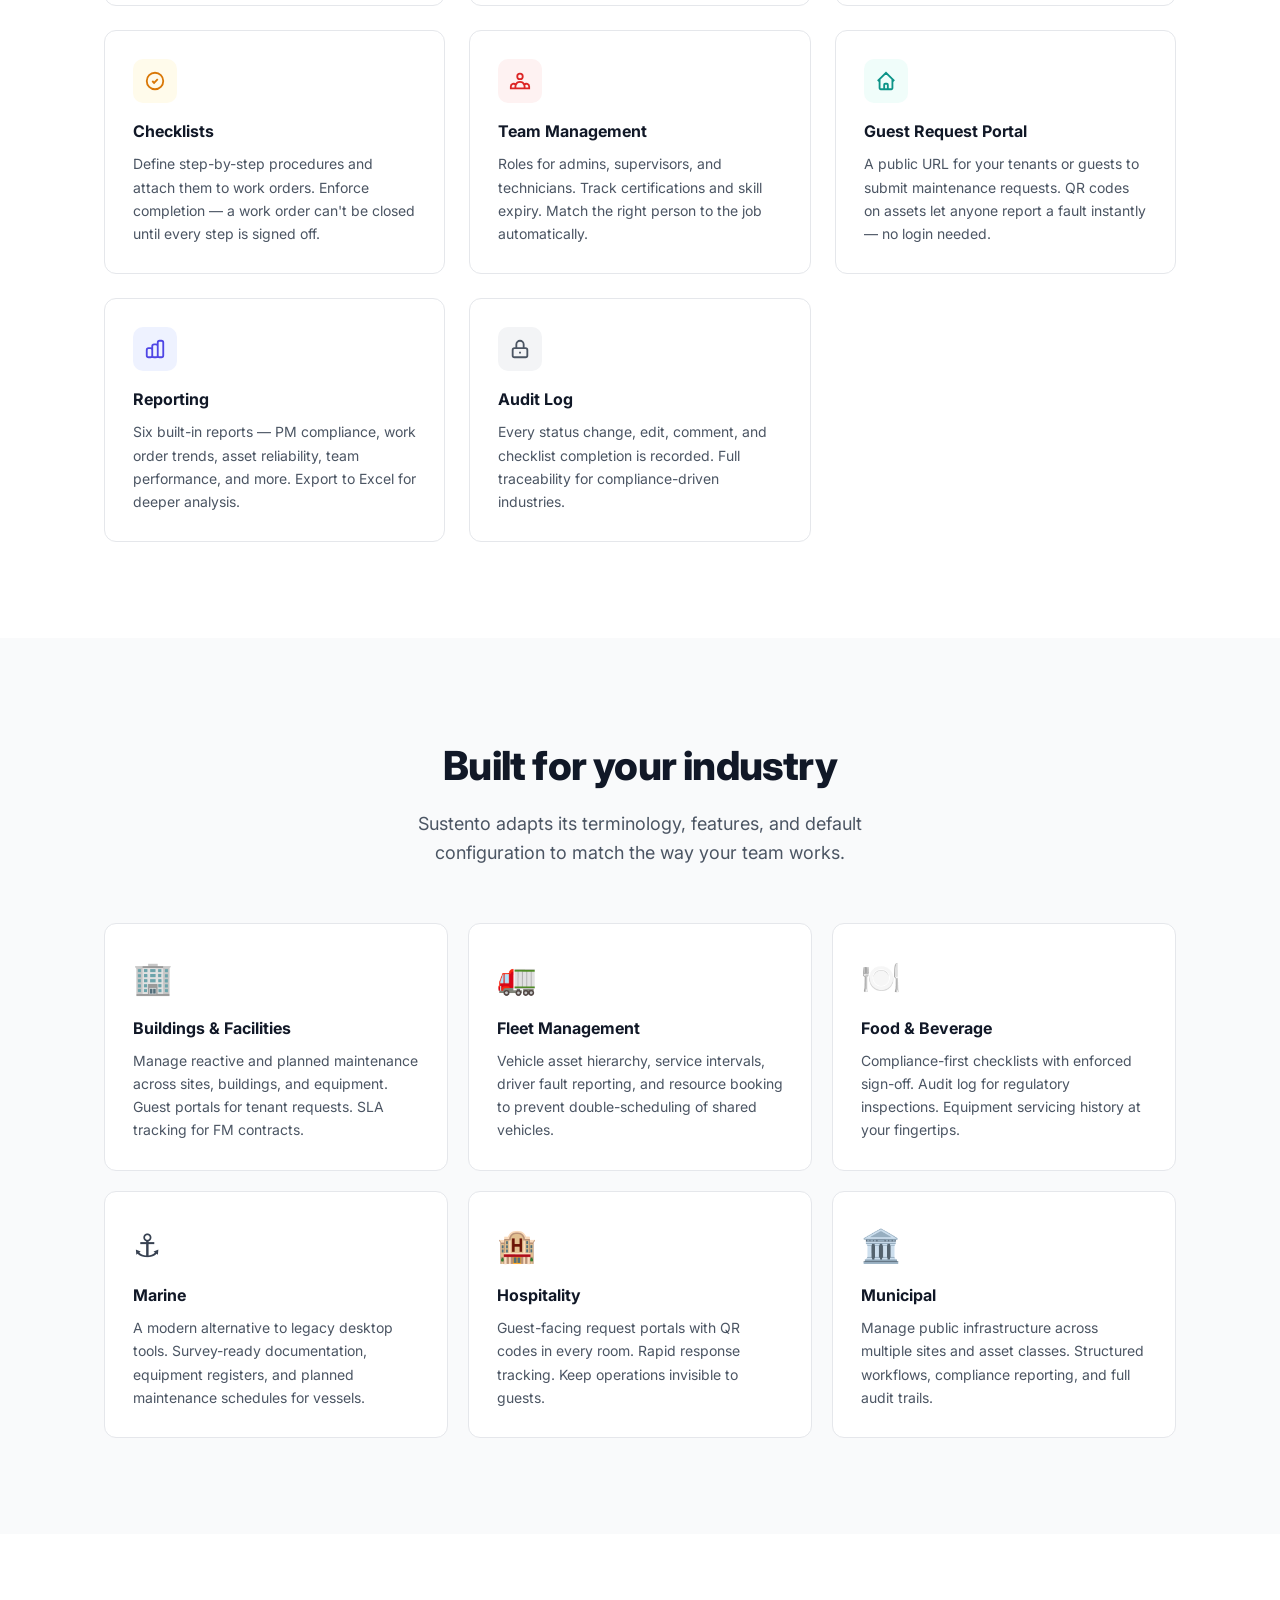
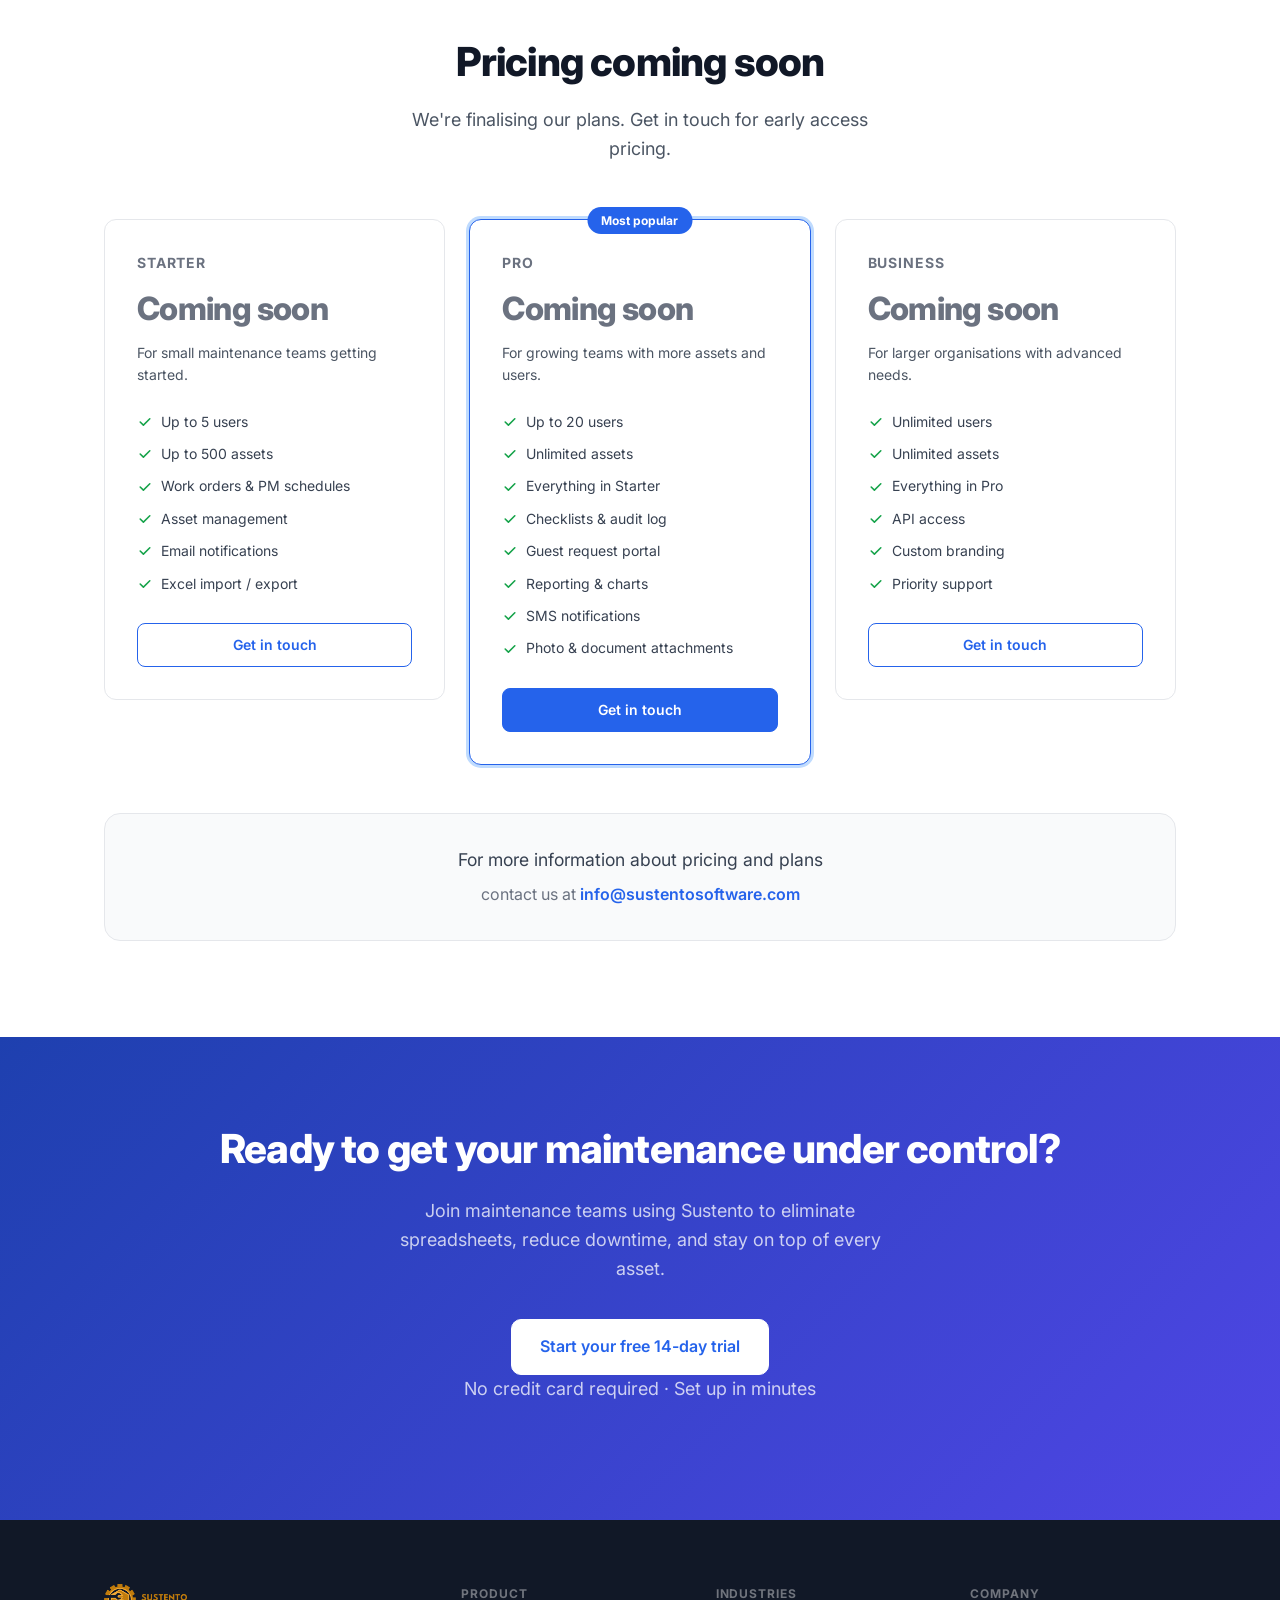
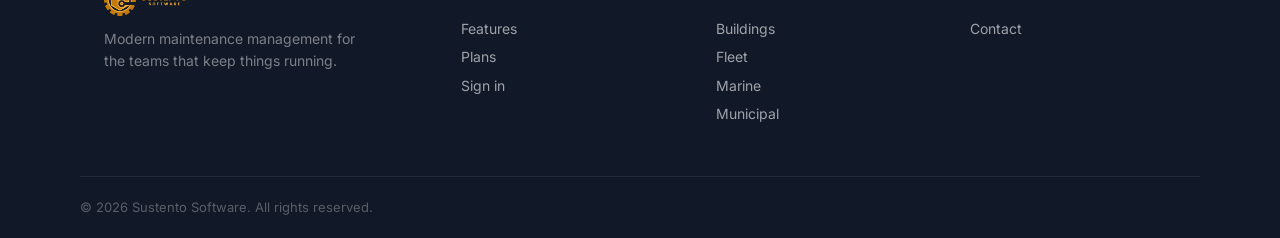
==== commit e3759afd: "Add brand AGENTS.md and tidy palette tokens Document brand palette, tone, and CMMS positioning for o" ====
--- a/index.html
+++ b/index.html
@@ -242,7 +242,7 @@
 
         <div class="pricing-card">
           <div class="pricing-tier">Starter</div>
-          <div class="pricing-price" style="font-size:2rem;color:#6b7280;">Coming soon</div>
+          <div class="pricing-price soon">Coming soon</div>
           <div class="pricing-desc">For small maintenance teams getting started.</div>
           <ul class="pricing-features">
             <li>Up to 5 users</li>
@@ -258,7 +258,7 @@
         <div class="pricing-card featured">
           <div class="pricing-badge">Most popular</div>
           <div class="pricing-tier">Pro</div>
-          <div class="pricing-price" style="font-size:2rem;color:#6b7280;">Coming soon</div>
+          <div class="pricing-price soon">Coming soon</div>
           <div class="pricing-desc">For growing teams with more assets and users.</div>
           <ul class="pricing-features">
             <li>Up to 20 users</li>
@@ -275,7 +275,7 @@
 
         <div class="pricing-card">
           <div class="pricing-tier">Business</div>
-          <div class="pricing-price" style="font-size:2rem;color:#6b7280;">Coming soon</div>
+          <div class="pricing-price soon">Coming soon</div>
           <div class="pricing-desc">For larger organisations with advanced needs.</div>
           <ul class="pricing-features">
             <li>Unlimited users</li>
@@ -290,9 +290,9 @@
 
       </div>
 
-      <div style="margin-top:3rem;text-align:center;padding:2rem;background:#f8fafc;border-radius:1rem;border:1px solid #e2e8f0;">
-        <p style="font-size:1.1rem;color:#374151;margin:0 0 0.5rem;">For more information about pricing and plans</p>
-        <p style="margin:0;color:#6b7280;">contact us at <a href="mailto:info@sustentosoftware.com" style="color:#4f46e5;font-weight:600;">info@sustentosoftware.com</a></p>
+      <div class="pricing-contact">
+        <p class="pricing-contact-lead">For more information about pricing and plans</p>
+        <p class="pricing-contact-sub">contact us at <a href="mailto:info@sustentosoftware.com">info@sustentosoftware.com</a></p>
       </div>
     </div>
   </section>
--- a/styles.css
+++ b/styles.css
@@ -9,6 +9,7 @@
   --gray-100: #f3f4f6;
   --gray-200: #e5e7eb;
   --gray-400: #9ca3af;
+  --gray-500: #6b7280;
   --gray-600: #4b5563;
   --gray-700: #374151;
   --gray-900: #111827;
@@ -465,7 +466,7 @@
 .pricing-tier {
   font-size: 14px;
   font-weight: 700;
-  color: var(--gray-500, var(--gray-600));
+  color: var(--gray-500);
   text-transform: uppercase;
   letter-spacing: .06em;
   margin-bottom: 8px;
@@ -482,6 +483,10 @@
   font-weight: 500;
   color: var(--gray-400);
 }
+.pricing-price.soon {
+  font-size: 2rem;
+  color: var(--gray-500);
+}
 .pricing-desc {
   font-size: 14px;
   color: var(--gray-600);
@@ -508,6 +513,27 @@
   height: 16px;
   background: url("data:image/svg+xml,%3Csvg xmlns='http://www.w3.org/2000/svg' viewBox='0 0 20 20' fill='%2316a34a'%3E%3Cpath fill-rule='evenodd' d='M16.707 5.293a1 1 0 010 1.414l-8 8a1 1 0 01-1.414 0l-4-4a1 1 0 011.414-1.414L8 12.586l7.293-7.293a1 1 0 011.414 0z' clip-rule='evenodd'/%3E%3C/svg%3E") center/contain no-repeat;
   flex-shrink: 0;
+}
+.pricing-contact {
+  margin-top: 3rem;
+  text-align: center;
+  padding: 2rem;
+  background: var(--gray-50);
+  border-radius: 1rem;
+  border: 1px solid var(--gray-200);
+}
+.pricing-contact-lead {
+  font-size: 1.1rem;
+  color: var(--gray-700);
+  margin: 0 0 .5rem;
+}
+.pricing-contact-sub {
+  margin: 0;
+  color: var(--gray-500);
+}
+.pricing-contact-sub a {
+  color: var(--blue);
+  font-weight: 600;
 }
 
 /* ── CTA ──────────────────────────────────────────────────────────────────── */
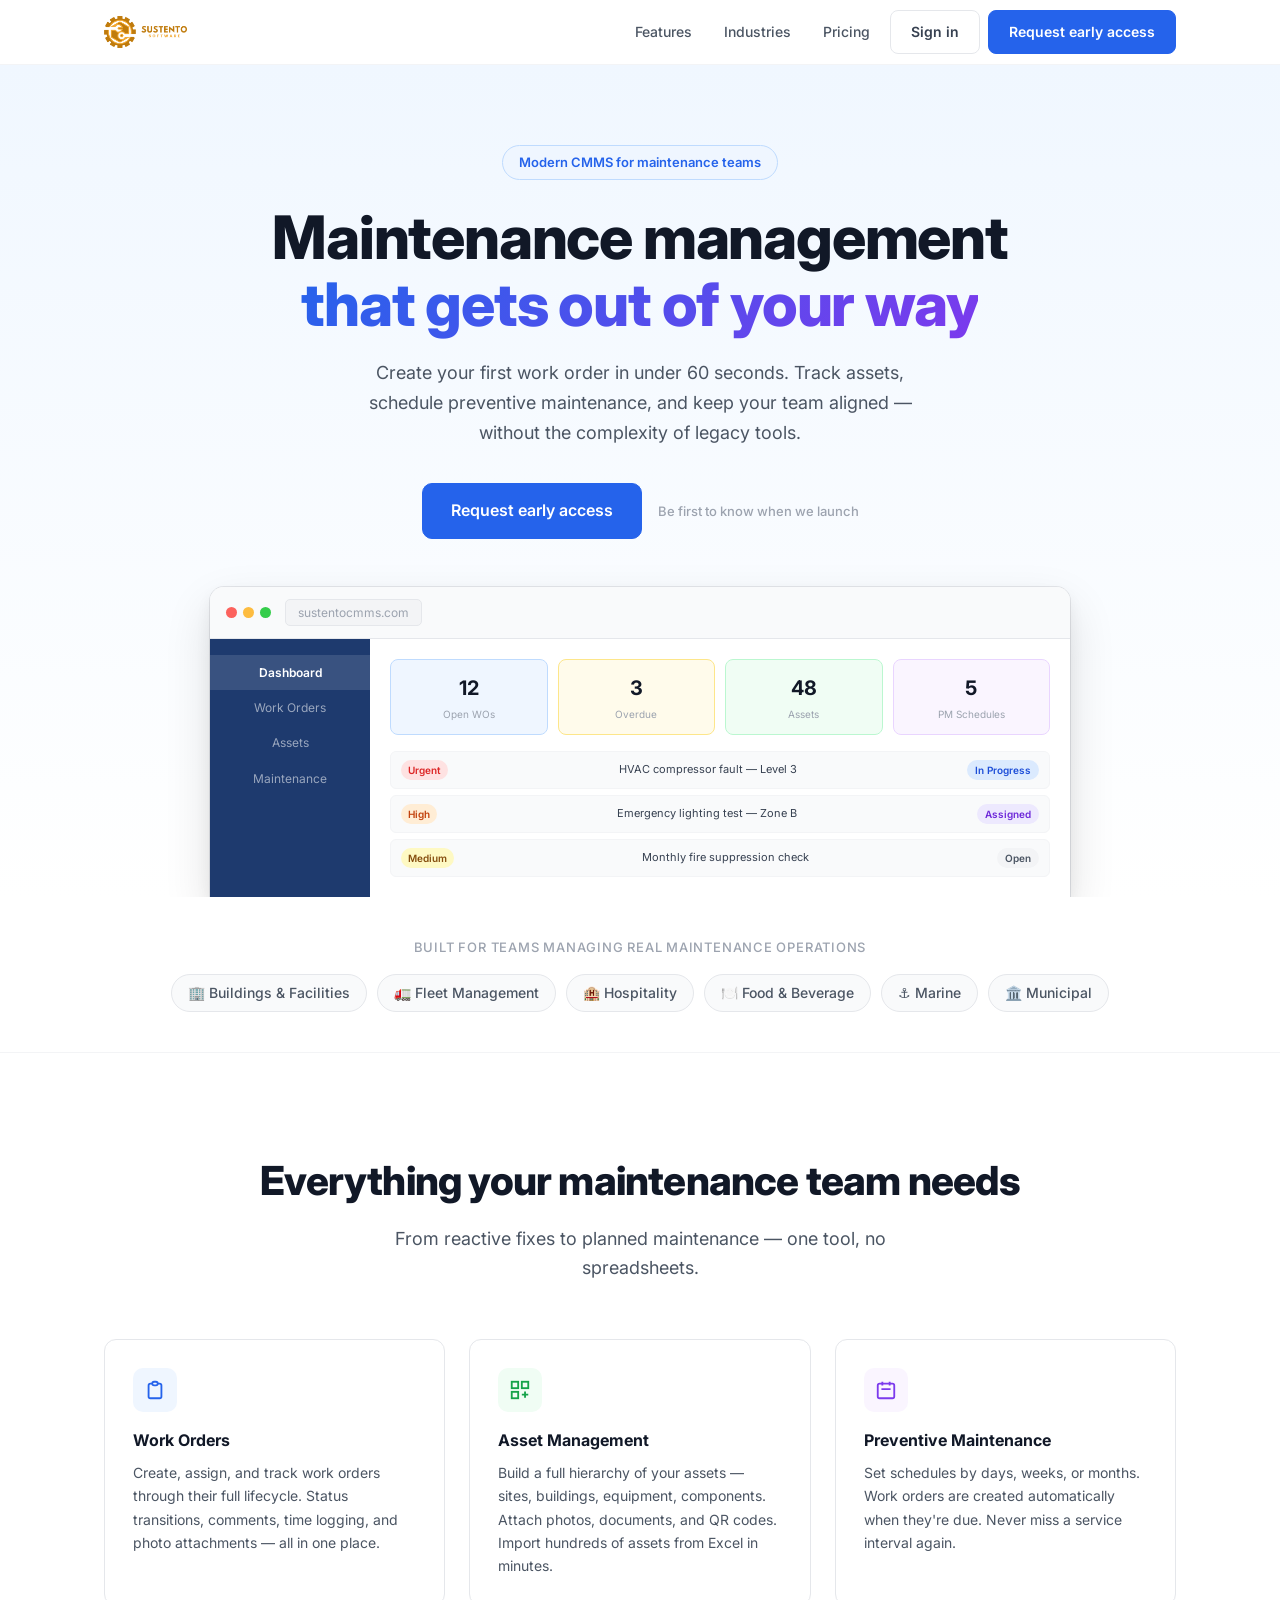
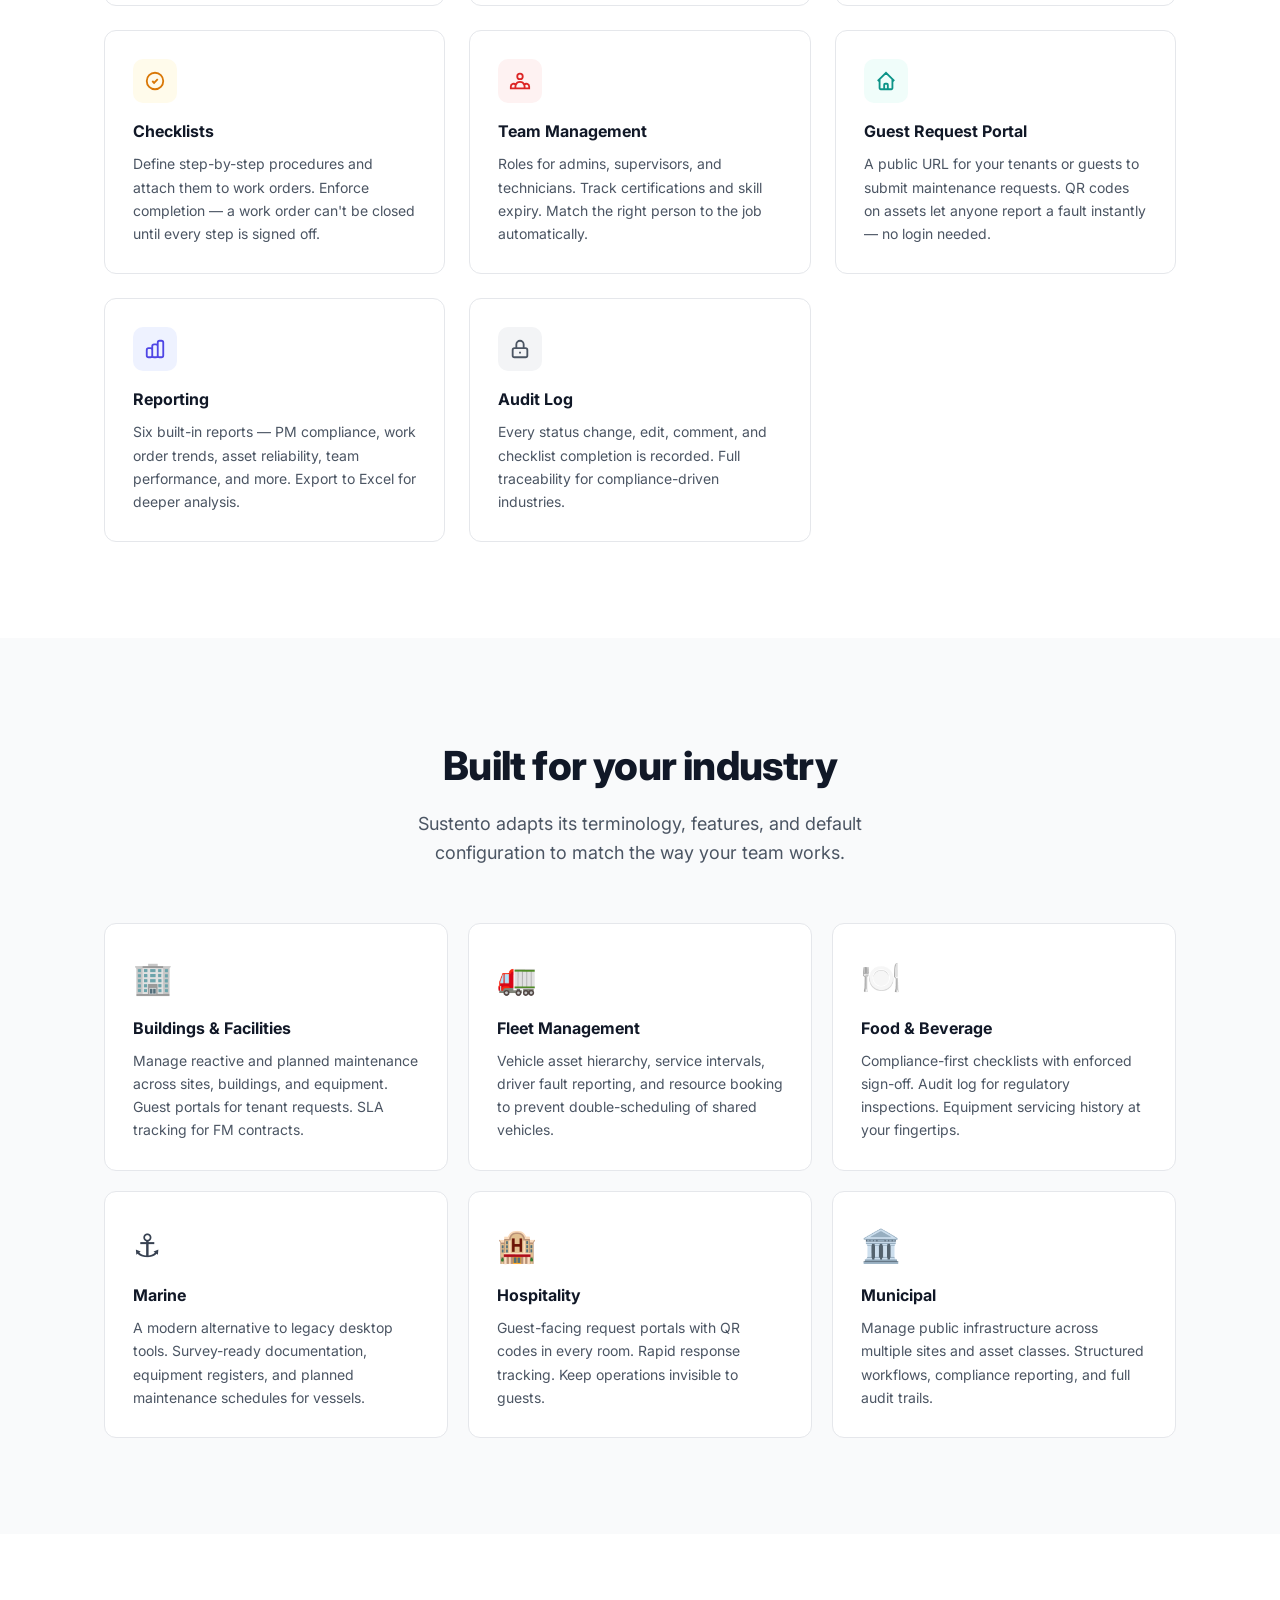
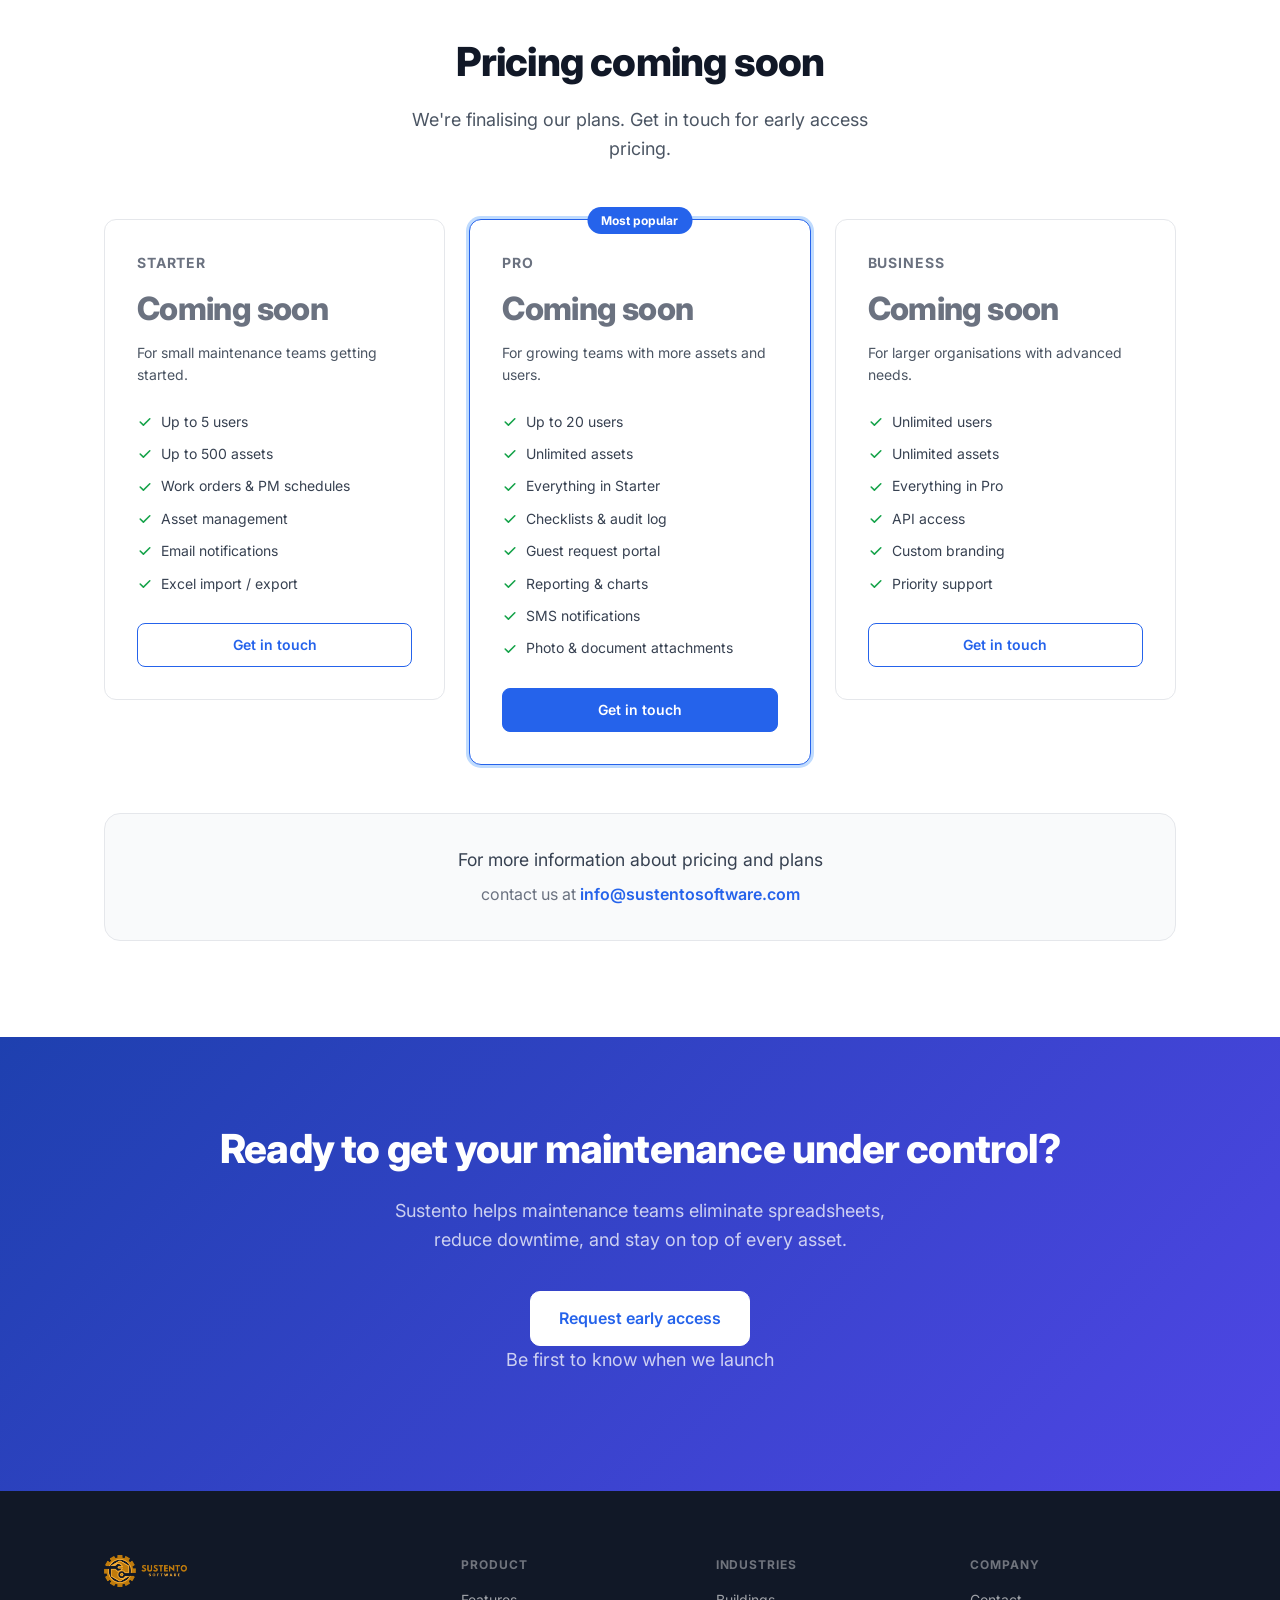
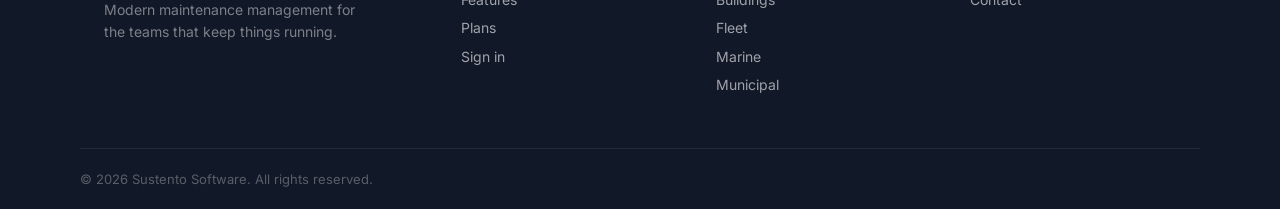
==== commit 2dd4bf28: "Replace trial CTAs with early access while pre-launch Swap "start free trial" buttons and credit-car" ====
--- a/index.html
+++ b/index.html
@@ -24,7 +24,7 @@
         <a href="#industries">Industries</a>
         <a href="#pricing">Pricing</a>
         <a href="https://www.sustentocmms.com" target="_blank" class="btn btn-secondary">Sign in</a>
-        <a href="https://www.sustentocmms.com" target="_blank" class="btn btn-primary">Start free trial</a>
+        <a href="mailto:info@sustentosoftware.com" class="btn btn-primary">Request early access</a>
       </nav>
       <button class="nav-mobile-toggle" id="mobileToggle" aria-label="Menu">
         <span></span><span></span><span></span>
@@ -35,7 +35,7 @@
       <a href="#industries">Industries</a>
       <a href="#pricing">Pricing</a>
       <a href="https://www.sustentocmms.com" target="_blank">Sign in</a>
-      <a href="https://www.sustentocmms.com" target="_blank" class="btn btn-primary">Start free trial</a>
+      <a href="mailto:info@sustentosoftware.com" class="btn btn-primary">Request early access</a>
     </div>
   </header>
 
@@ -48,8 +48,8 @@
         Create your first work order in under 60 seconds. Track assets, schedule preventive maintenance, and keep your team aligned — without the complexity of legacy tools.
       </p>
       <div class="hero-cta">
-        <a href="https://www.sustentocmms.com" target="_blank" class="btn btn-primary btn-lg">Start free 14-day trial</a>
-        <span class="hero-note">No credit card required</span>
+        <a href="mailto:info@sustentosoftware.com" class="btn btn-primary btn-lg">Request early access</a>
+        <span class="hero-note">Be first to know when we launch</span>
       </div>
       <div class="hero-image">
         <div class="app-preview">
@@ -301,9 +301,9 @@
   <section class="cta">
     <div class="container cta-inner">
       <h2>Ready to get your maintenance under control?</h2>
-      <p>Join maintenance teams using Sustento to eliminate spreadsheets, reduce downtime, and stay on top of every asset.</p>
-      <a href="https://www.sustentocmms.com" target="_blank" class="btn btn-white btn-lg">Start your free 14-day trial</a>
-      <p class="cta-note">No credit card required · Set up in minutes</p>
+      <p>Sustento helps maintenance teams eliminate spreadsheets, reduce downtime, and stay on top of every asset.</p>
+      <a href="mailto:info@sustentosoftware.com" class="btn btn-white btn-lg">Request early access</a>
+      <p class="cta-note">Be first to know when we launch</p>
     </div>
   </section>
 
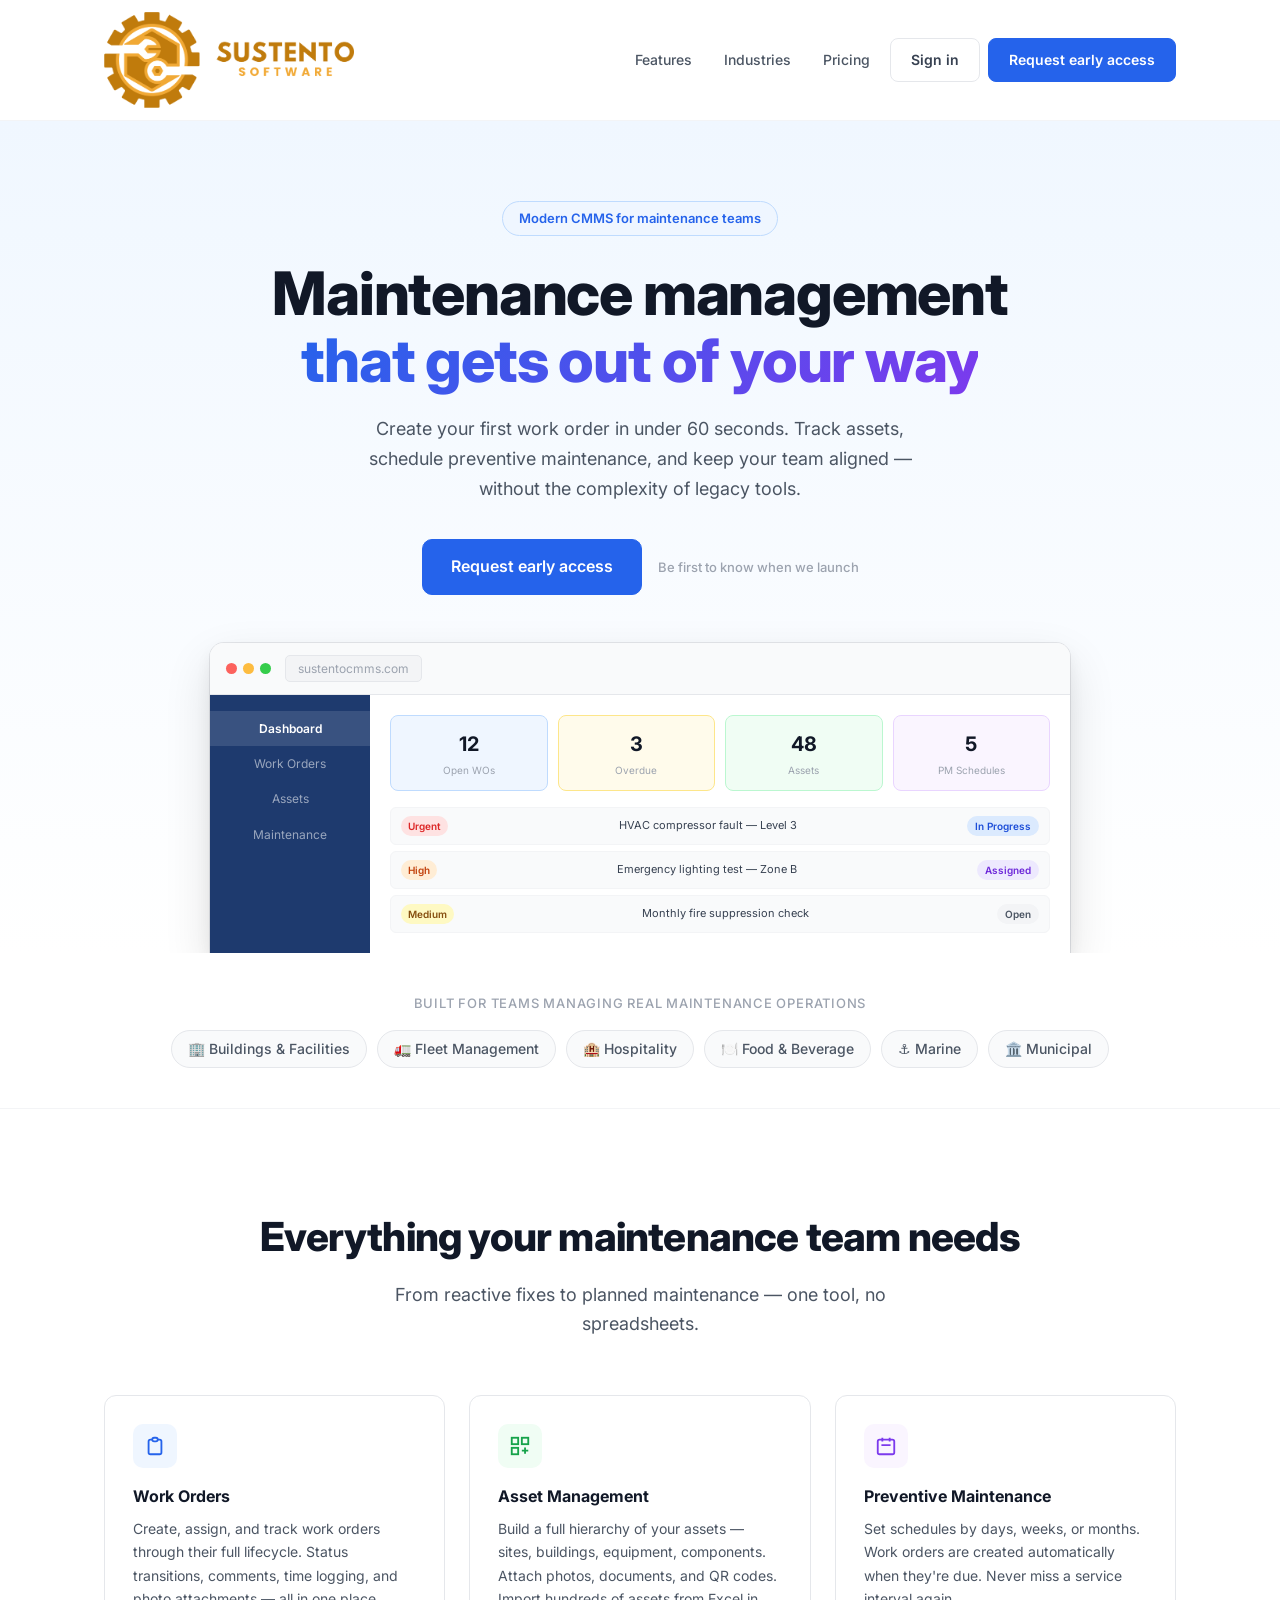
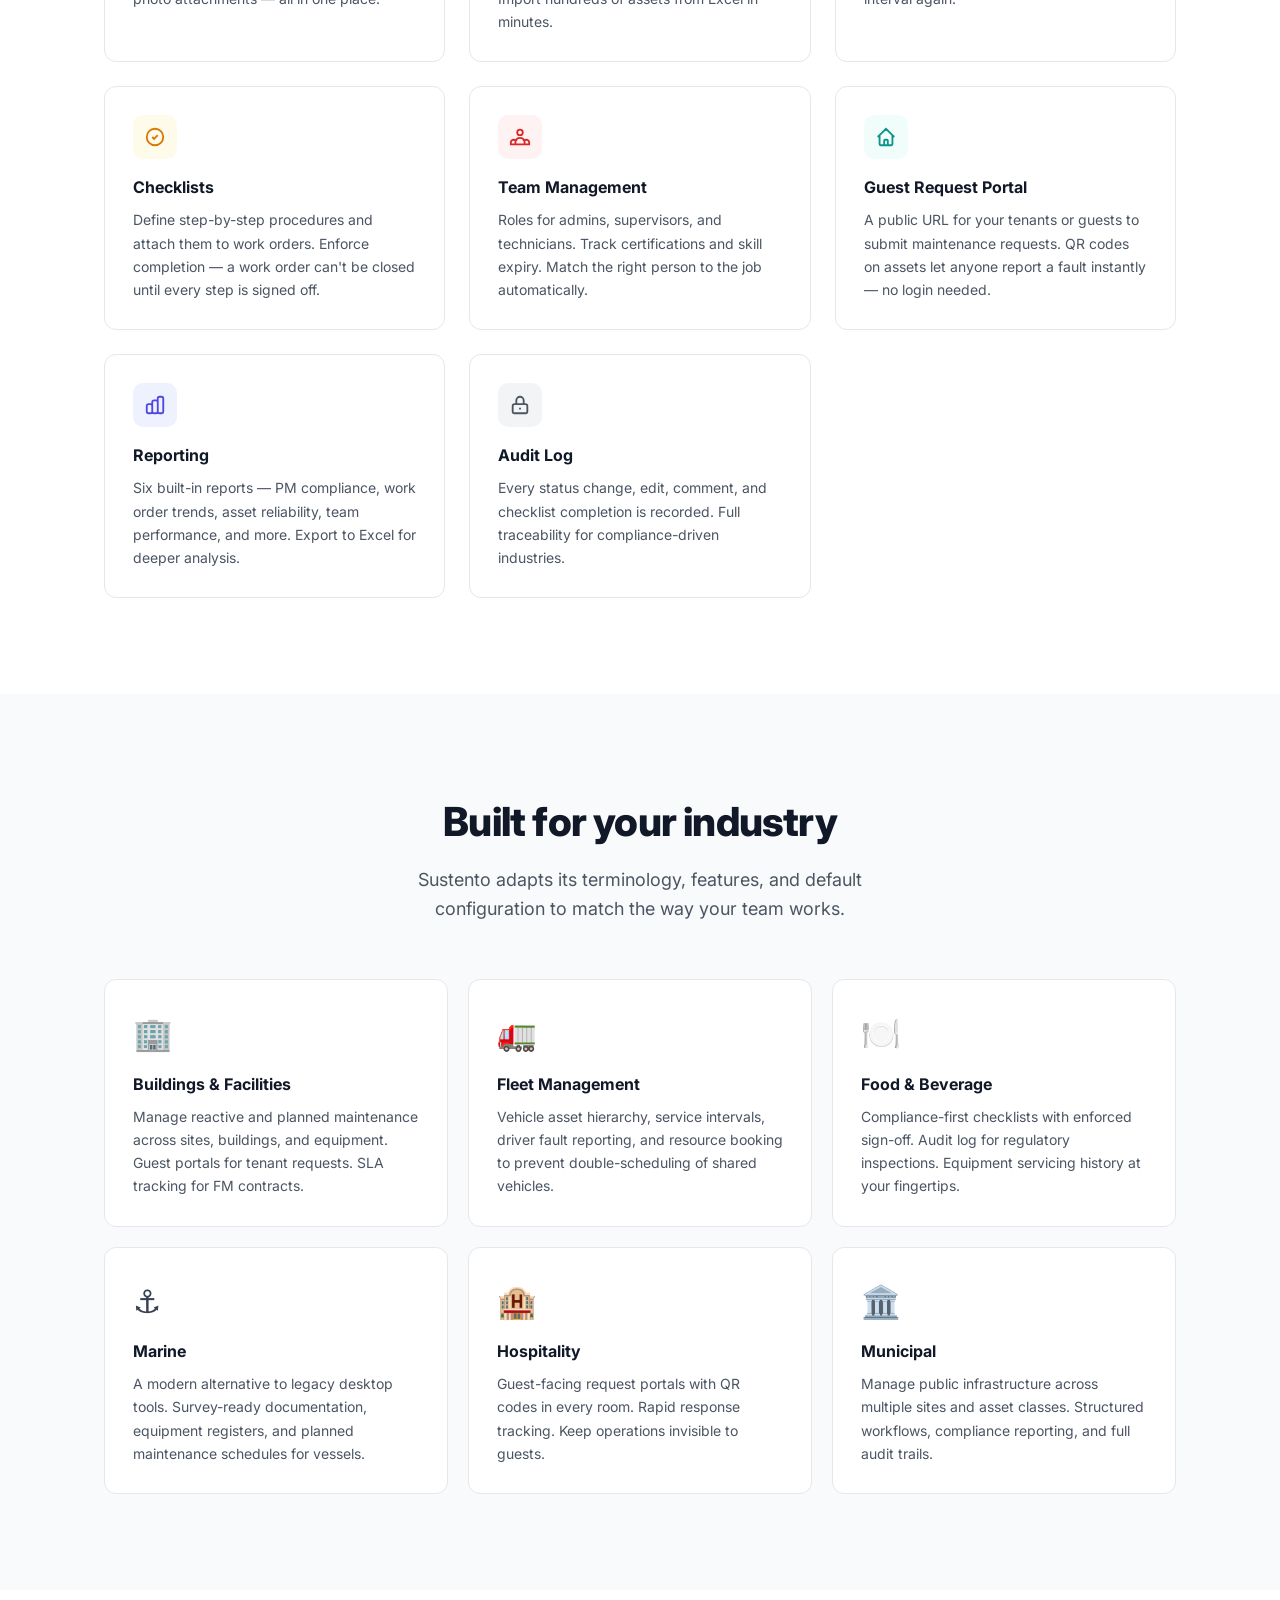
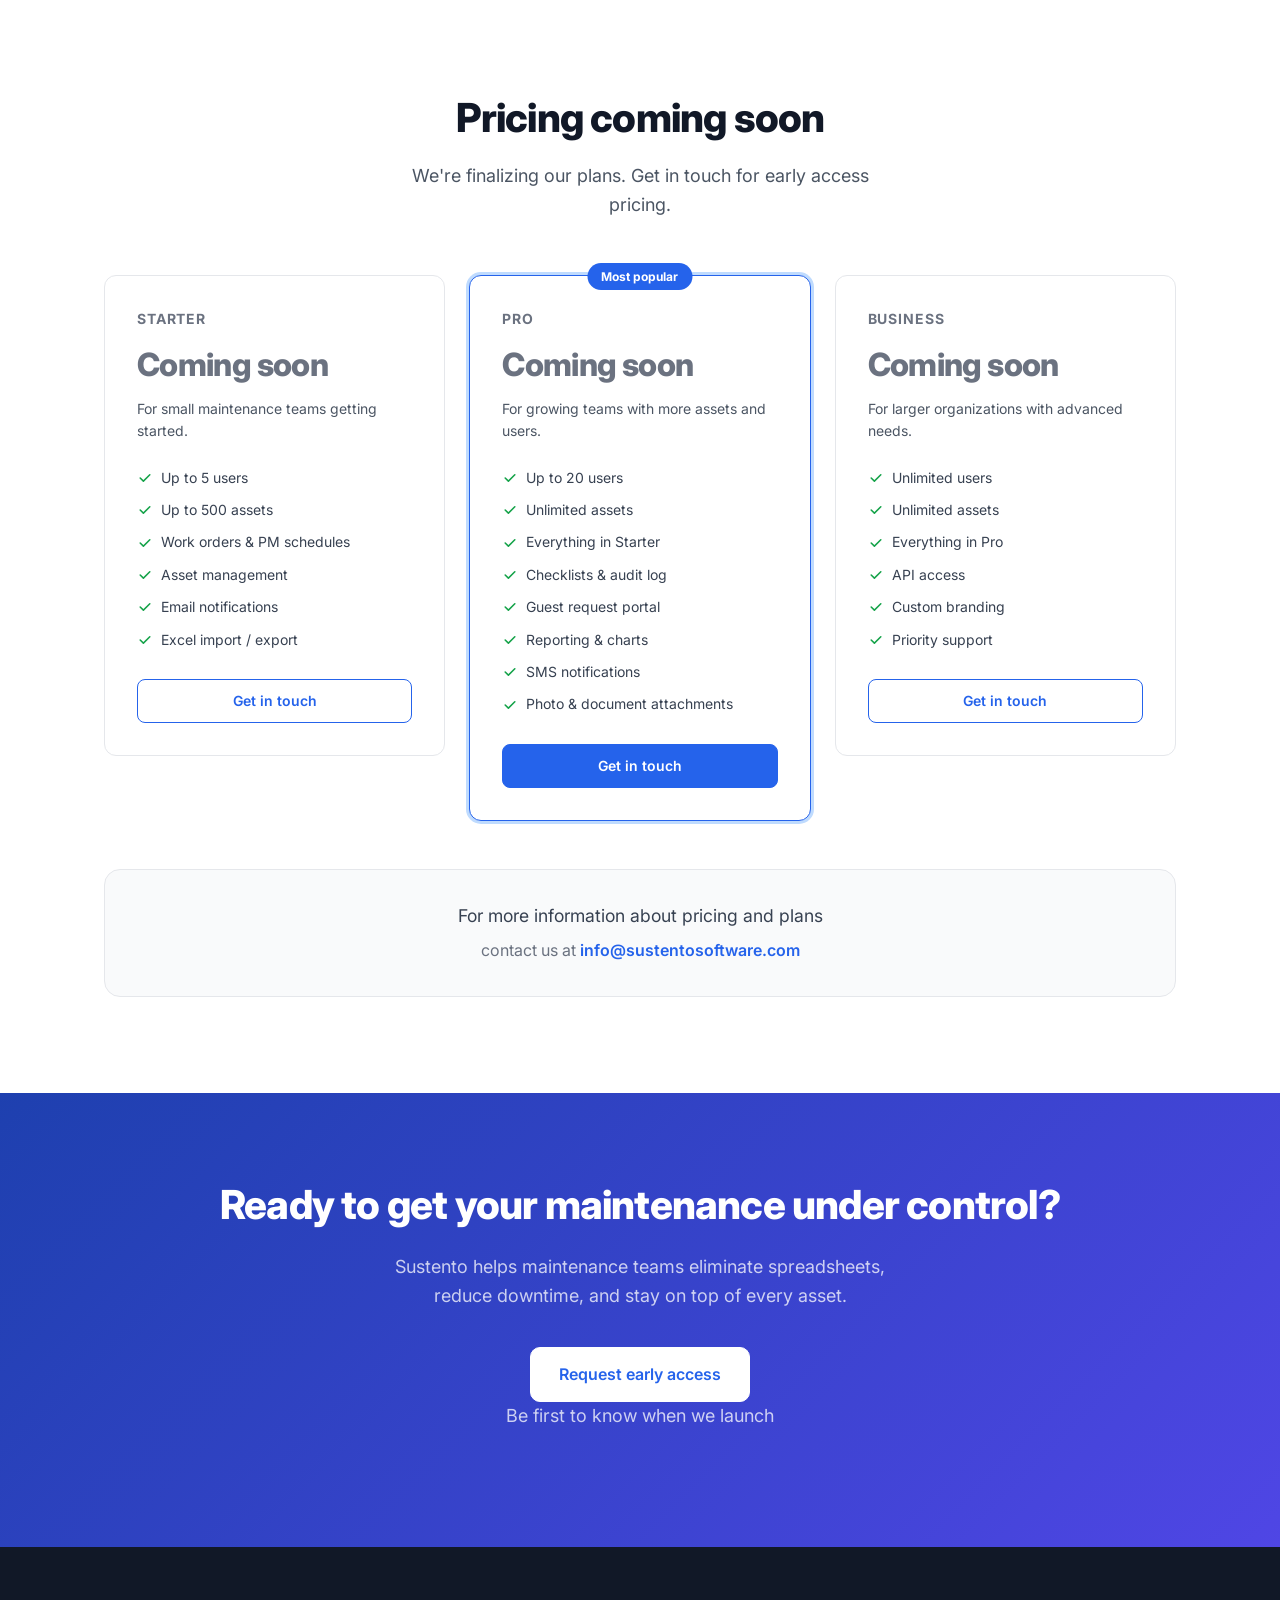
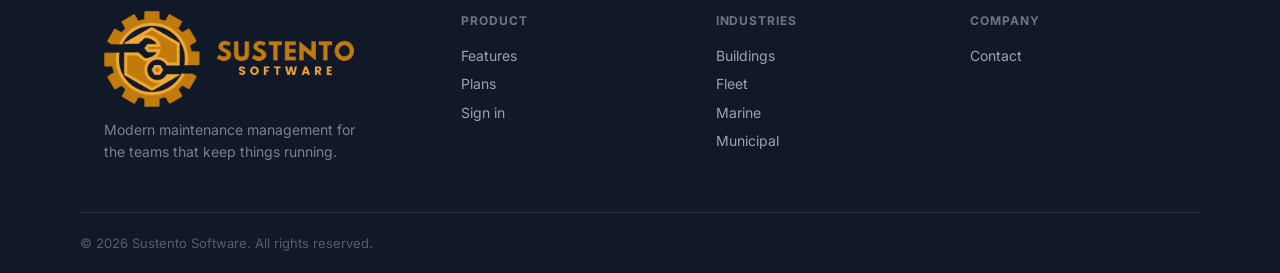
==== commit 12037342: "Standardize copy on US English spelling Replace UK spellings in pricing copy and update AGENTS.md gu" ====
--- a/index.html
+++ b/index.html
@@ -236,7 +236,7 @@
     <div class="container">
       <div class="section-header">
         <h2>Pricing coming soon</h2>
-        <p>We're finalising our plans. Get in touch for early access pricing.</p>
+        <p>We're finalizing our plans. Get in touch for early access pricing.</p>
       </div>
       <div class="pricing-grid">
 
@@ -276,7 +276,7 @@
         <div class="pricing-card">
           <div class="pricing-tier">Business</div>
           <div class="pricing-price soon">Coming soon</div>
-          <div class="pricing-desc">For larger organisations with advanced needs.</div>
+          <div class="pricing-desc">For larger organizations with advanced needs.</div>
           <ul class="pricing-features">
             <li>Unlimited users</li>
             <li>Unlimited assets</li>
--- a/styles.css
+++ b/styles.css
@@ -78,7 +78,7 @@
   display: flex;
   align-items: center;
   justify-content: space-between;
-  height: 64px;
+  height: 120px;
 }
 .logo {
   display: flex;
@@ -89,7 +89,7 @@
   color: var(--gray-900);
 }
 .nav-logo {
-  height: 32px;
+  height: 96px;
   width: auto;
   display: block;
 }
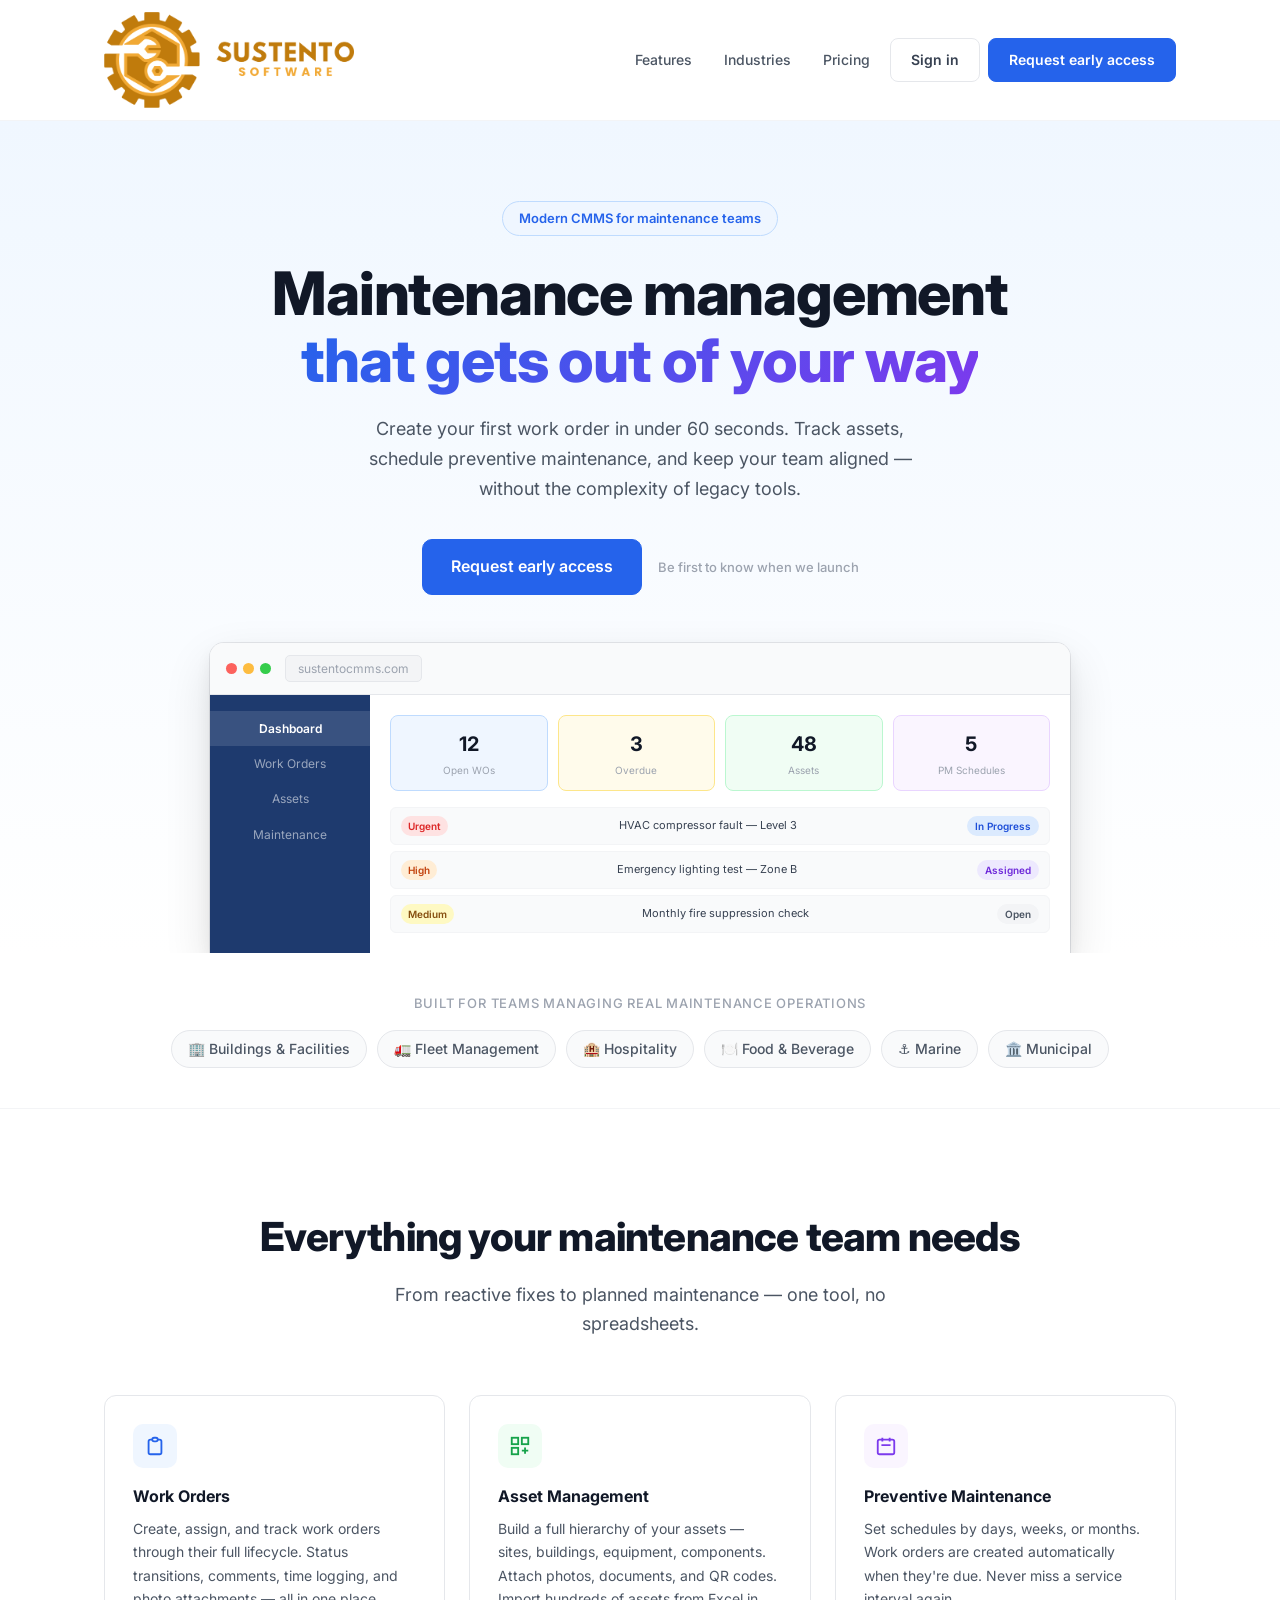
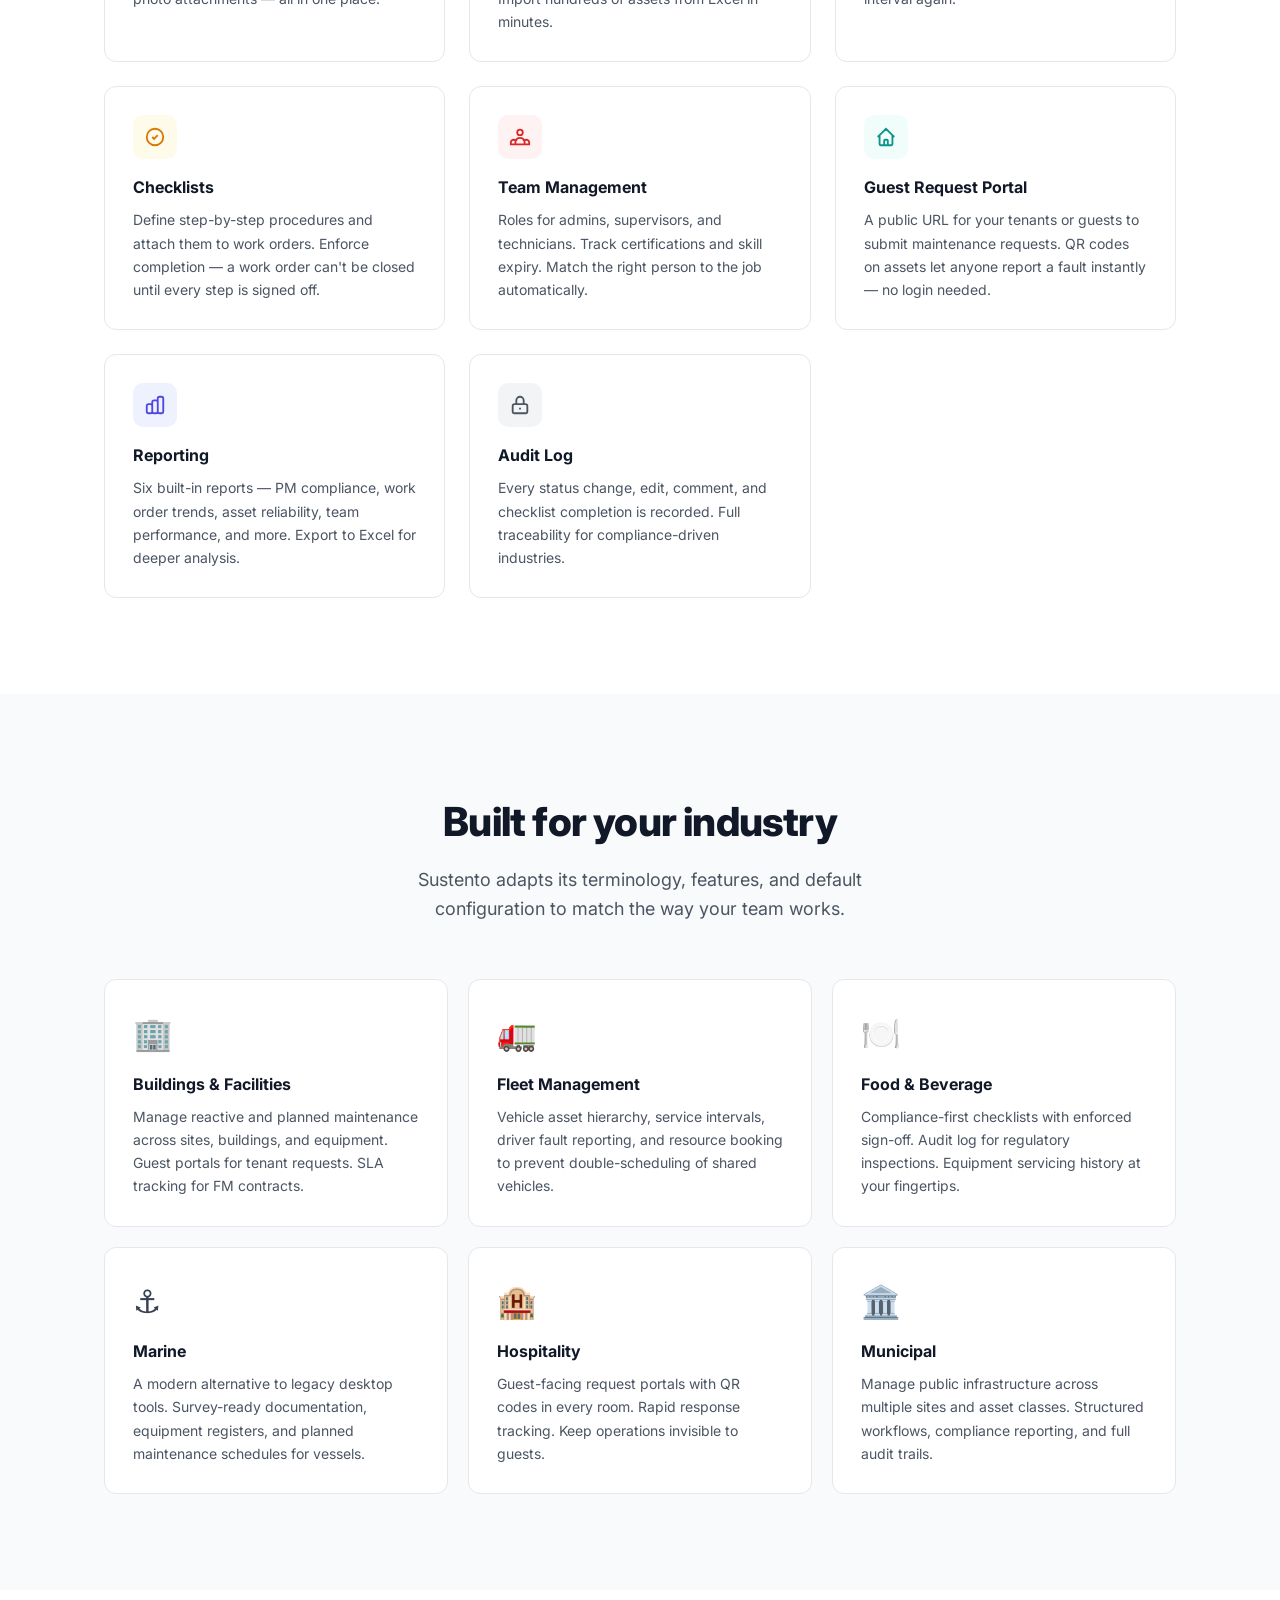
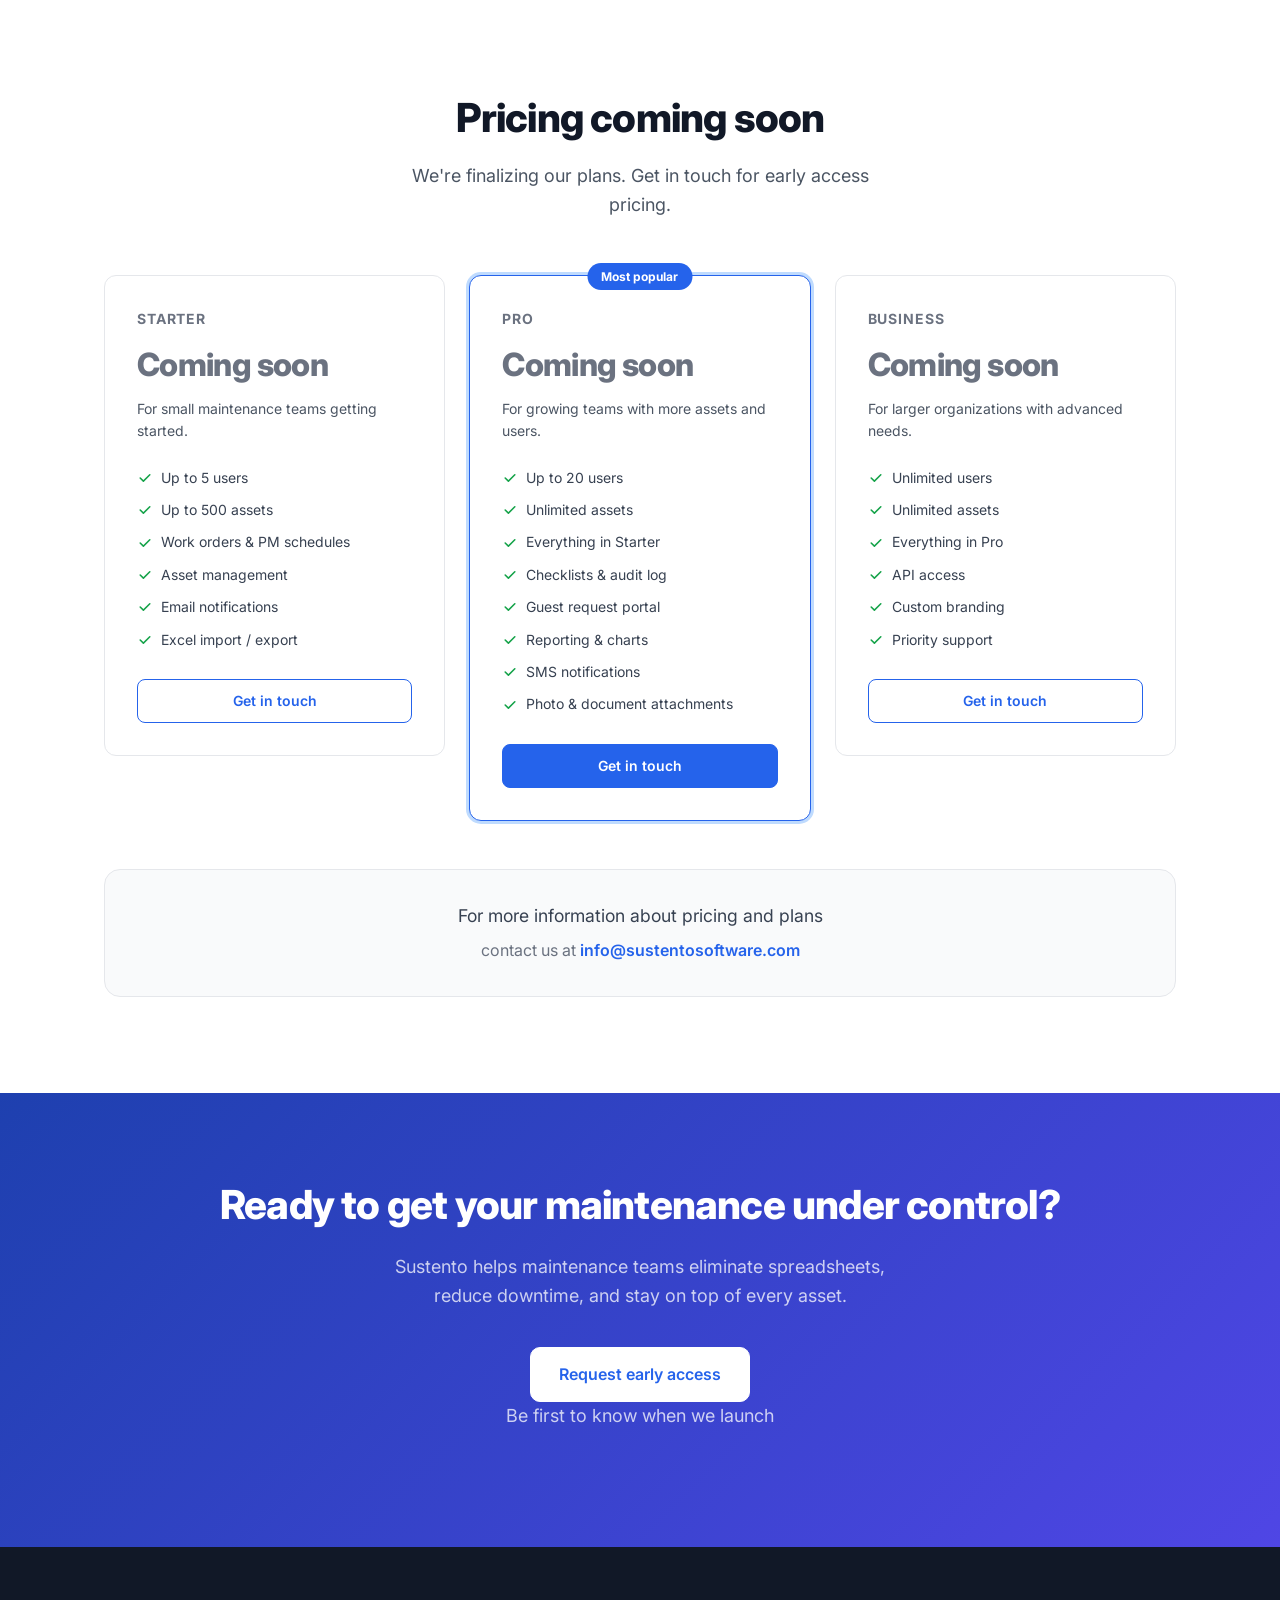
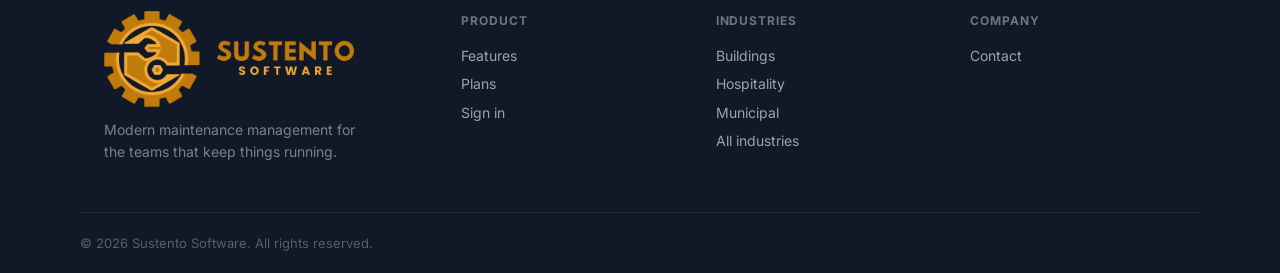
==== commit 6f2916c1: "Add industry sub-sites for buildings, hospitality, and municipal Introduce vertical landing pages wi" ====
--- a/index.html
+++ b/index.html
@@ -102,12 +102,12 @@
     <div class="container">
       <p class="social-proof-label">Built for teams managing real maintenance operations</p>
       <div class="industry-chips">
-        <span>🏢 Buildings &amp; Facilities</span>
+        <a href="/industries/buildings-facilities/">🏢 Buildings &amp; Facilities</a>
         <span>🚛 Fleet Management</span>
-        <span>🏨 Hospitality</span>
+        <a href="/industries/hospitality/">🏨 Hospitality</a>
         <span>🍽️ Food &amp; Beverage</span>
         <span>⚓ Marine</span>
-        <span>🏛️ Municipal</span>
+        <a href="/industries/municipal/">🏛️ Municipal</a>
       </div>
     </div>
   </section>
@@ -197,11 +197,11 @@
         <p>Sustento adapts its terminology, features, and default configuration to match the way your team works.</p>
       </div>
       <div class="industries-grid">
-        <div class="industry-card">
+        <a href="/industries/buildings-facilities/" class="industry-card">
           <div class="industry-emoji">🏢</div>
           <h3>Buildings &amp; Facilities</h3>
           <p>Manage reactive and planned maintenance across sites, buildings, and equipment. Guest portals for tenant requests. SLA tracking for FM contracts.</p>
-        </div>
+        </a>
         <div class="industry-card">
           <div class="industry-emoji">🚛</div>
           <h3>Fleet Management</h3>
@@ -217,16 +217,16 @@
           <h3>Marine</h3>
           <p>A modern alternative to legacy desktop tools. Survey-ready documentation, equipment registers, and planned maintenance schedules for vessels.</p>
         </div>
-        <div class="industry-card">
+        <a href="/industries/hospitality/" class="industry-card">
           <div class="industry-emoji">🏨</div>
           <h3>Hospitality</h3>
           <p>Guest-facing request portals with QR codes in every room. Rapid response tracking. Keep operations invisible to guests.</p>
-        </div>
-        <div class="industry-card">
+        </a>
+        <a href="/industries/municipal/" class="industry-card">
           <div class="industry-emoji">🏛️</div>
           <h3>Municipal</h3>
           <p>Manage public infrastructure across multiple sites and asset classes. Structured workflows, compliance reporting, and full audit trails.</p>
-        </div>
+        </a>
       </div>
     </div>
   </section>
@@ -325,10 +325,10 @@
         </div>
         <div>
           <h4>Industries</h4>
-          <a href="#industries">Buildings</a>
-          <a href="#industries">Fleet</a>
-          <a href="#industries">Marine</a>
-          <a href="#industries">Municipal</a>
+          <a href="/industries/buildings-facilities/">Buildings</a>
+          <a href="/industries/hospitality/">Hospitality</a>
+          <a href="/industries/municipal/">Municipal</a>
+          <a href="/#industries">All industries</a>
         </div>
         <div>
           <h4>Company</h4>
--- a/styles.css
+++ b/styles.css
@@ -415,6 +415,16 @@
   border: 1px solid var(--gray-200);
   border-radius: var(--radius);
   padding: 28px;
+  transition: box-shadow .2s, transform .2s, border-color .2s;
+}
+a.industry-card {
+  display: block;
+  color: inherit;
+}
+a.industry-card:hover {
+  box-shadow: var(--shadow);
+  transform: translateY(-2px);
+  border-color: #bfdbfe;
 }
 .industry-emoji { font-size: 32px; margin-bottom: 12px; }
 .industry-card h3 {
@@ -427,6 +437,107 @@
   font-size: 14px;
   color: var(--gray-600);
   line-height: 1.65;
+}
+.industry-chips a {
+  padding: 7px 16px;
+  background: var(--gray-50);
+  border: 1px solid var(--gray-200);
+  border-radius: 100px;
+  font-size: 14px;
+  font-weight: 500;
+  color: var(--gray-600);
+  transition: color .15s, background .15s, border-color .15s;
+}
+.industry-chips a:hover {
+  color: var(--blue);
+  background: var(--blue-lt);
+  border-color: #bfdbfe;
+}
+
+/* ── Industry vertical pages ──────────────────────────────────────────────── */
+.page-hero {
+  background: linear-gradient(180deg, #f0f7ff 0%, #fff 100%);
+  padding: 64px 0 80px;
+}
+.page-hero .hero-inner {
+  align-items: flex-start;
+  text-align: left;
+}
+.breadcrumb {
+  display: flex;
+  flex-wrap: wrap;
+  align-items: center;
+  gap: 8px;
+  font-size: 13px;
+  font-weight: 500;
+  color: var(--gray-400);
+  margin-bottom: 24px;
+}
+.breadcrumb a {
+  color: var(--gray-600);
+  transition: color .15s;
+}
+.breadcrumb a:hover { color: var(--blue); }
+.breadcrumb-sep { color: var(--gray-200); }
+.page-hero .hero-headline {
+  max-width: 720px;
+}
+.page-hero .hero-sub {
+  max-width: 580px;
+  margin-bottom: 32px;
+}
+.page-hero .hero-cta {
+  justify-content: flex-start;
+  margin-bottom: 0;
+}
+
+/* ── Resources ────────────────────────────────────────────────────────────── */
+.resources {
+  padding: 96px 0;
+  background: var(--gray-50);
+}
+.resources-grid {
+  display: grid;
+  grid-template-columns: repeat(auto-fill, minmax(280px, 1fr));
+  gap: 24px;
+}
+.resource-card {
+  background: #fff;
+  border: 1px solid var(--gray-200);
+  border-radius: var(--radius);
+  padding: 28px;
+  display: flex;
+  flex-direction: column;
+}
+.resource-type {
+  display: inline-flex;
+  align-items: center;
+  padding: 4px 10px;
+  background: var(--blue-lt);
+  color: var(--blue);
+  border-radius: 100px;
+  font-size: 11px;
+  font-weight: 700;
+  text-transform: uppercase;
+  letter-spacing: .04em;
+  margin-bottom: 16px;
+  align-self: flex-start;
+}
+.resource-card h3 {
+  font-size: 16px;
+  font-weight: 700;
+  color: var(--gray-900);
+  margin-bottom: 8px;
+}
+.resource-card p {
+  font-size: 14px;
+  color: var(--gray-600);
+  line-height: 1.65;
+  flex: 1;
+  margin-bottom: 20px;
+}
+.resource-card .btn {
+  align-self: flex-start;
 }
 
 /* ── Pricing ──────────────────────────────────────────────────────────────── */
@@ -621,7 +732,9 @@
 
   .features { padding: 64px 0; }
   .industries { padding: 64px 0; }
+  .resources { padding: 64px 0; }
   .pricing { padding: 64px 0; }
+  .page-hero { padding: 48px 0 64px; }
 
   .footer-inner {
     grid-template-columns: 1fr 1fr;
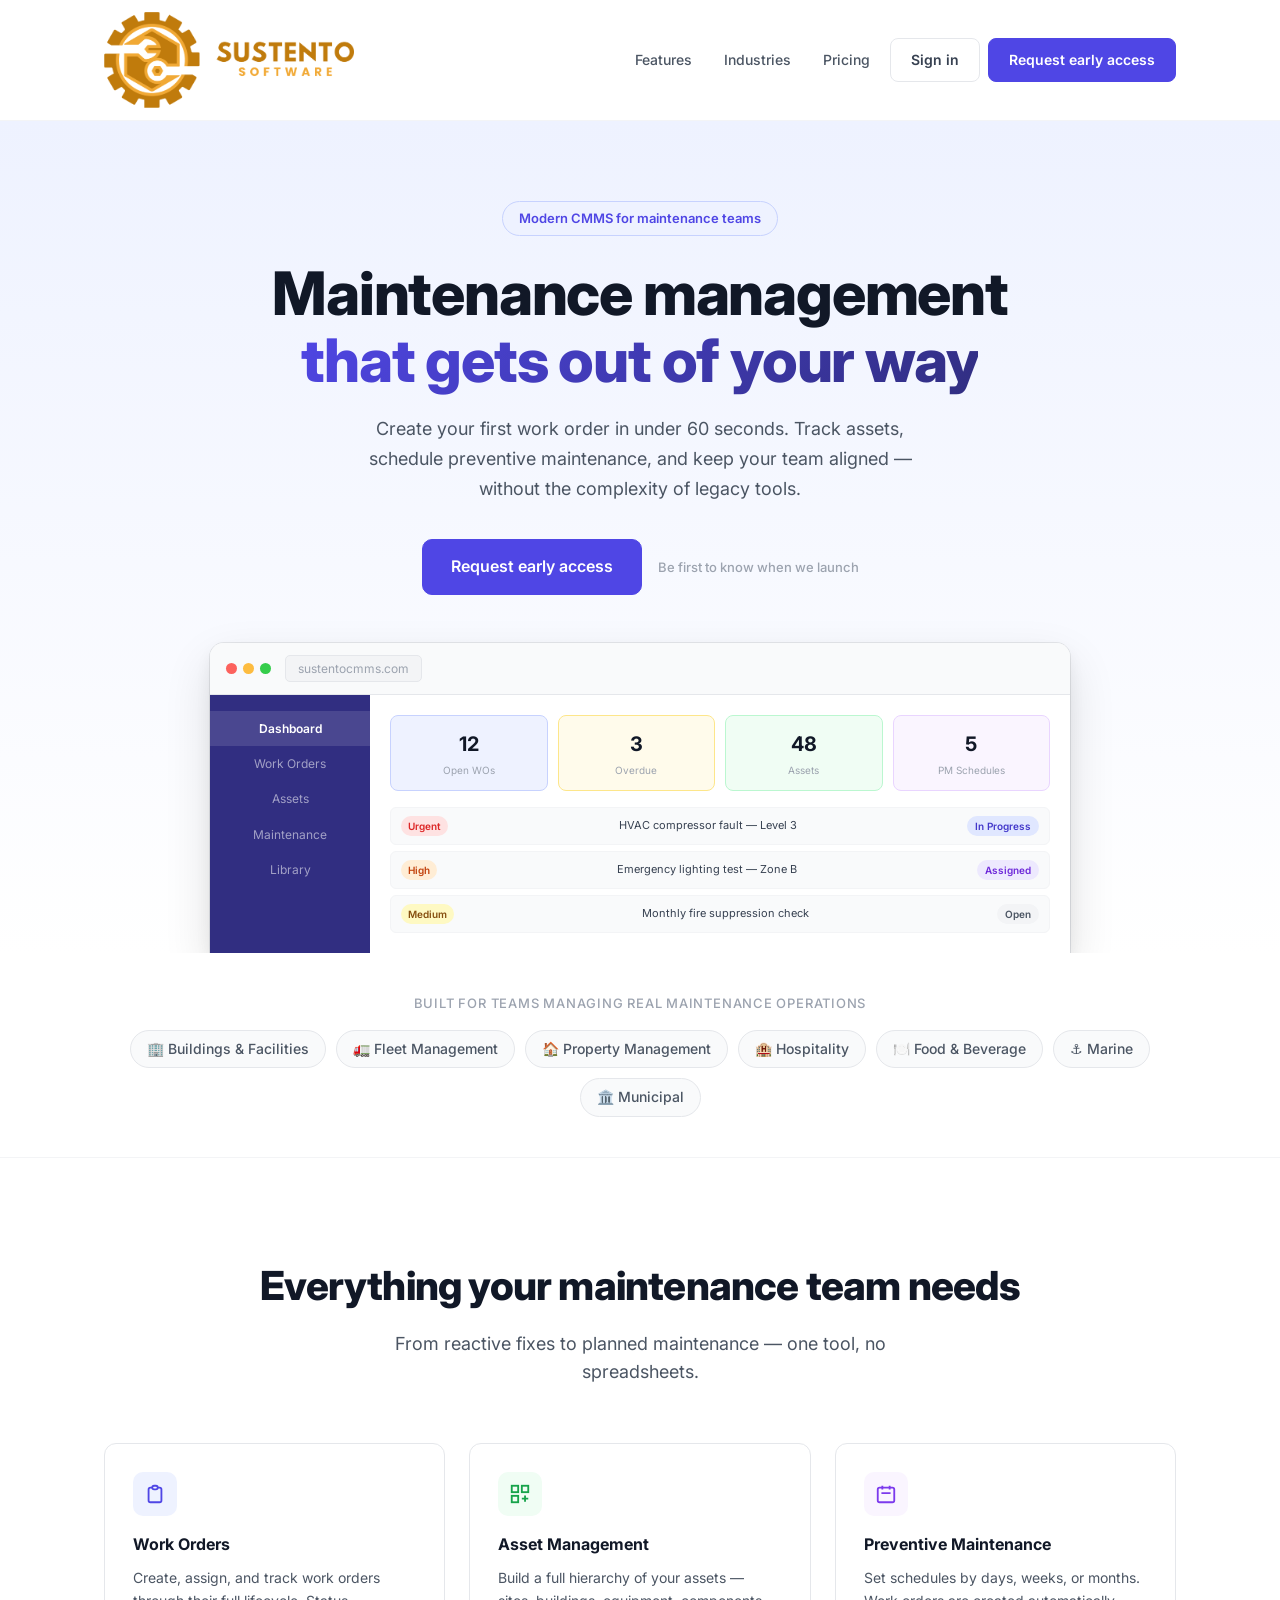
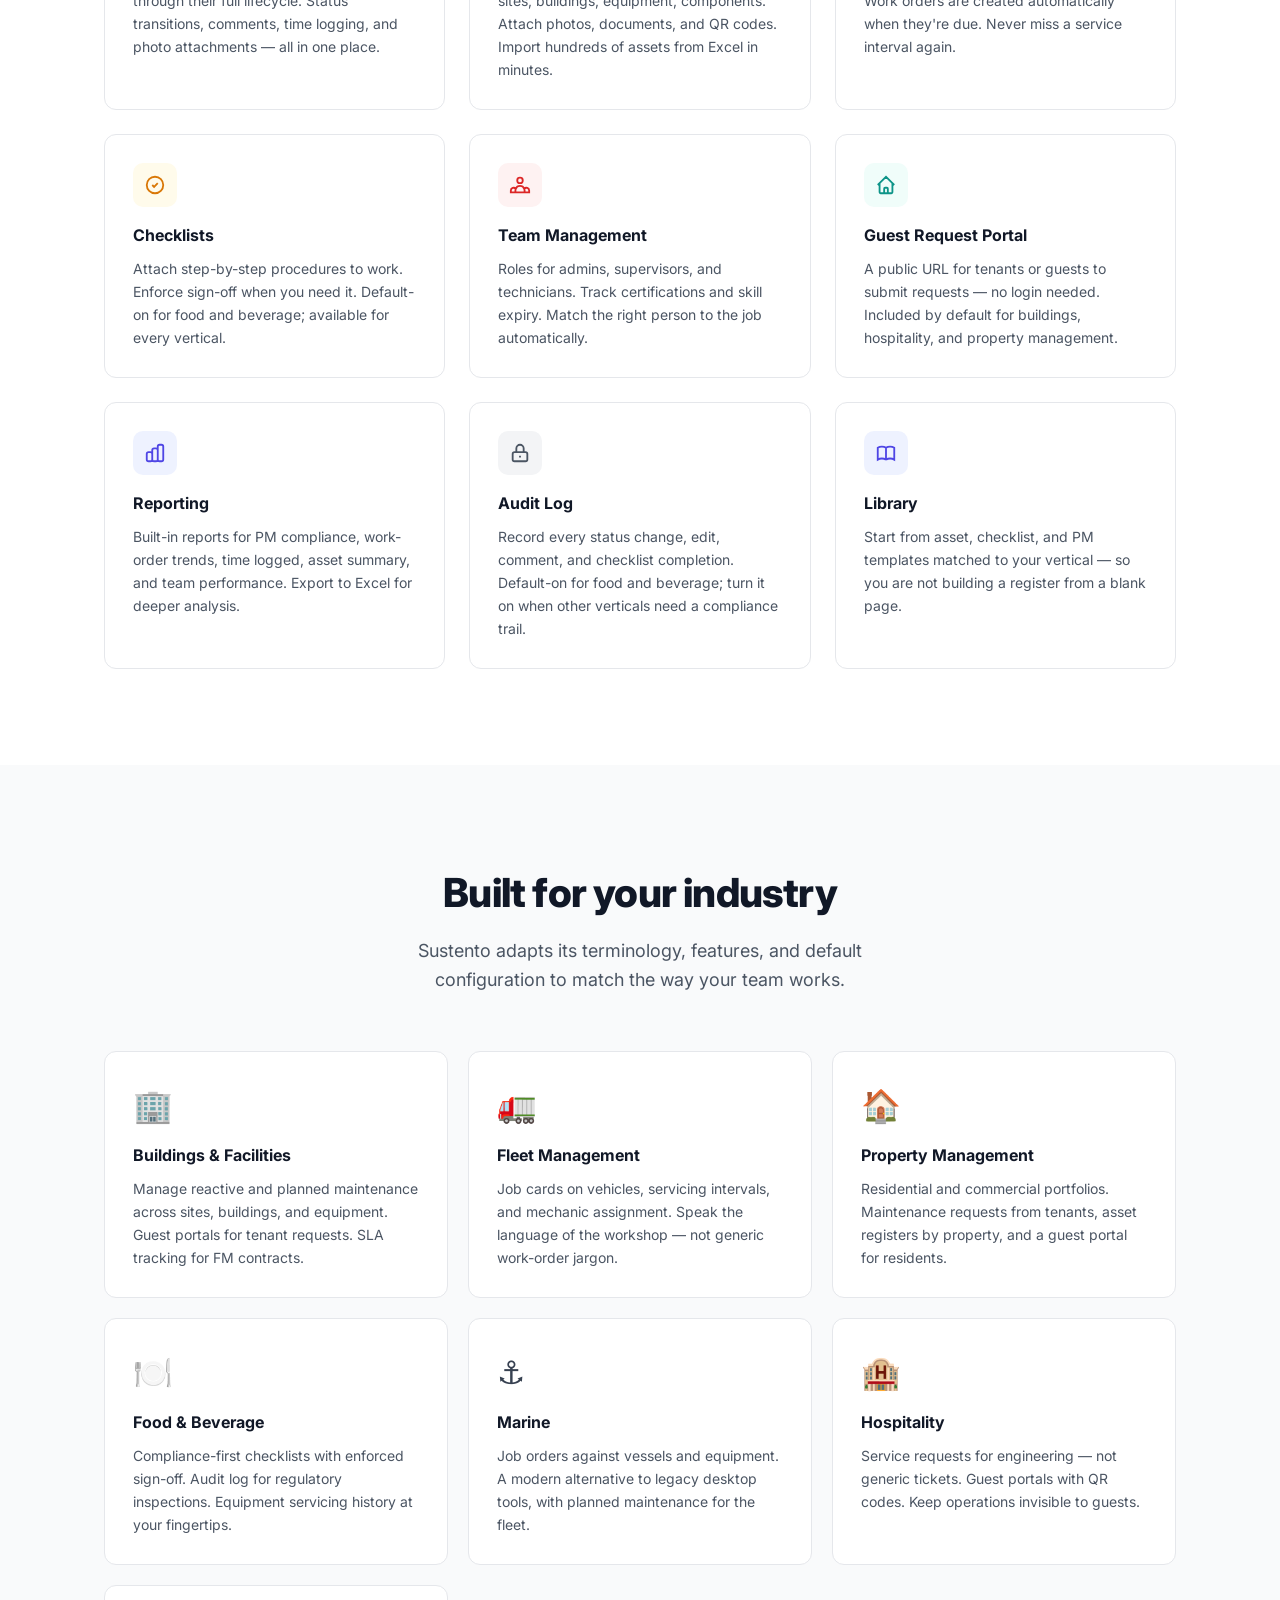
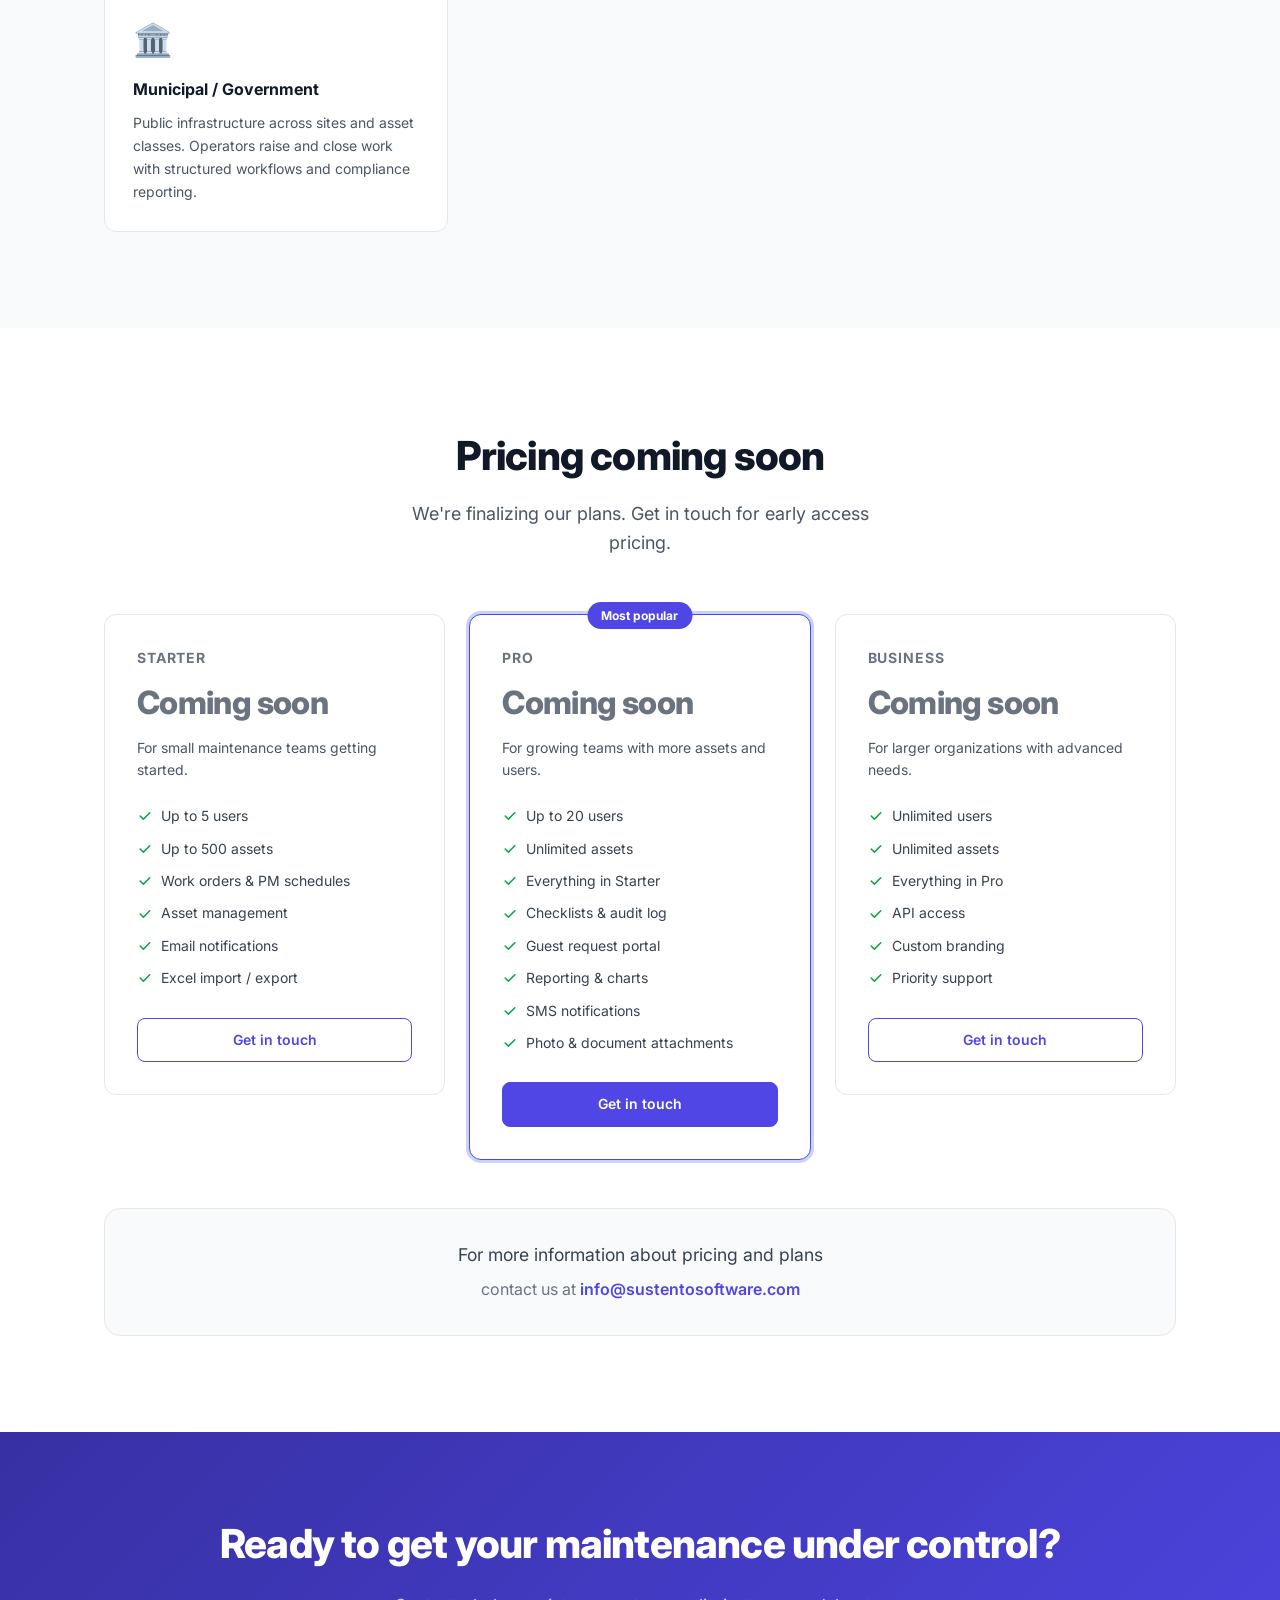
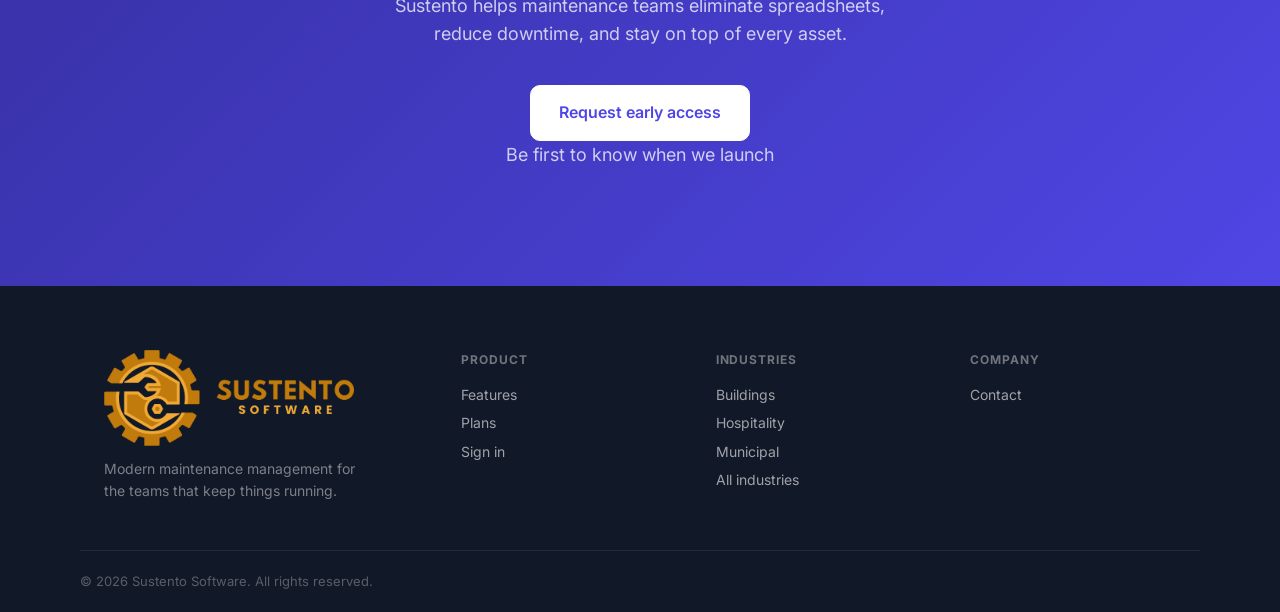
==== commit ba21c2b5: "Align marketing site with the Sustento app brand and copy Match indigo brand tokens to the product U" ====
--- a/index.html
+++ b/index.html
@@ -65,6 +65,7 @@
               <div class="preview-nav-item">Work Orders</div>
               <div class="preview-nav-item">Assets</div>
               <div class="preview-nav-item">Maintenance</div>
+              <div class="preview-nav-item">Library</div>
             </div>
             <div class="preview-content">
               <div class="preview-stat-row">
@@ -104,6 +105,7 @@
       <div class="industry-chips">
         <a href="/industries/buildings-facilities/">🏢 Buildings &amp; Facilities</a>
         <span>🚛 Fleet Management</span>
+        <span>🏠 Property Management</span>
         <a href="/industries/hospitality/">🏨 Hospitality</a>
         <span>🍽️ Food &amp; Beverage</span>
         <span>⚓ Marine</span>
@@ -150,7 +152,7 @@
             <svg viewBox="0 0 24 24" fill="none" stroke="currentColor" stroke-width="2"><path d="M9 12l2 2 4-4m6 2a9 9 0 11-18 0 9 9 0 0118 0z"/></svg>
           </div>
           <h3>Checklists</h3>
-          <p>Define step-by-step procedures and attach them to work orders. Enforce completion — a work order can't be closed until every step is signed off.</p>
+          <p>Attach step-by-step procedures to work. Enforce sign-off when you need it. Default-on for food and beverage; available for every vertical.</p>
         </div>
 
         <div class="feature-card">
@@ -166,7 +168,7 @@
             <svg viewBox="0 0 24 24" fill="none" stroke="currentColor" stroke-width="2"><path d="M3 12l2-2m0 0l7-7 7 7M5 10v10a1 1 0 001 1h3m10-11l2 2m-2-2v10a1 1 0 01-1 1h-3m-6 0a1 1 0 001-1v-4a1 1 0 011-1h2a1 1 0 011 1v4a1 1 0 001 1m-6 0h6"/></svg>
           </div>
           <h3>Guest Request Portal</h3>
-          <p>A public URL for your tenants or guests to submit maintenance requests. QR codes on assets let anyone report a fault instantly — no login needed.</p>
+          <p>A public URL for tenants or guests to submit requests — no login needed. Included by default for buildings, hospitality, and property management.</p>
         </div>
 
         <div class="feature-card">
@@ -174,7 +176,7 @@
             <svg viewBox="0 0 24 24" fill="none" stroke="currentColor" stroke-width="2"><path d="M9 19v-6a2 2 0 00-2-2H5a2 2 0 00-2 2v6a2 2 0 002 2h2a2 2 0 002-2zm0 0V9a2 2 0 012-2h2a2 2 0 012 2v10m-6 0a2 2 0 002 2h2a2 2 0 002-2m0 0V5a2 2 0 012-2h2a2 2 0 012 2v14a2 2 0 01-2 2h-2a2 2 0 01-2-2z"/></svg>
           </div>
           <h3>Reporting</h3>
-          <p>Six built-in reports — PM compliance, work order trends, asset reliability, team performance, and more. Export to Excel for deeper analysis.</p>
+          <p>Built-in reports for PM compliance, work-order trends, time logged, asset summary, and team performance. Export to Excel for deeper analysis.</p>
         </div>
 
         <div class="feature-card">
@@ -182,7 +184,15 @@
             <svg viewBox="0 0 24 24" fill="none" stroke="currentColor" stroke-width="2"><path d="M12 15v2m-6 4h12a2 2 0 002-2v-6a2 2 0 00-2-2H6a2 2 0 00-2 2v6a2 2 0 002 2zm10-10V7a4 4 0 00-8 0v4h8z"/></svg>
           </div>
           <h3>Audit Log</h3>
-          <p>Every status change, edit, comment, and checklist completion is recorded. Full traceability for compliance-driven industries.</p>
+          <p>Record every status change, edit, comment, and checklist completion. Default-on for food and beverage; turn it on when other verticals need a compliance trail.</p>
+        </div>
+
+        <div class="feature-card">
+          <div class="feature-icon indigo">
+            <svg viewBox="0 0 24 24" fill="none" stroke="currentColor" stroke-width="2"><path d="M12 6.253v13m0-13C10.832 5.477 9.246 5 7.5 5S4.168 5.477 3 6.253v13C4.168 18.477 5.754 18 7.5 18s3.332.477 4.5 1.253m0-13C13.168 5.477 14.754 5 16.5 5c1.747 0 3.332.477 4.5 1.253v13C19.832 18.477 18.247 18 16.5 18c-1.746 0-3.332.477-4.5 1.253"/></svg>
+          </div>
+          <h3>Library</h3>
+          <p>Start from asset, checklist, and PM templates matched to your vertical — so you are not building a register from a blank page.</p>
         </div>
 
       </div>
@@ -205,7 +215,12 @@
         <div class="industry-card">
           <div class="industry-emoji">🚛</div>
           <h3>Fleet Management</h3>
-          <p>Vehicle asset hierarchy, service intervals, driver fault reporting, and resource booking to prevent double-scheduling of shared vehicles.</p>
+          <p>Job cards on vehicles, servicing intervals, and mechanic assignment. Speak the language of the workshop — not generic work-order jargon.</p>
+        </div>
+        <div class="industry-card">
+          <div class="industry-emoji">🏠</div>
+          <h3>Property Management</h3>
+          <p>Residential and commercial portfolios. Maintenance requests from tenants, asset registers by property, and a guest portal for residents.</p>
         </div>
         <div class="industry-card">
           <div class="industry-emoji">🍽️</div>
@@ -215,17 +230,17 @@
         <div class="industry-card">
           <div class="industry-emoji">⚓</div>
           <h3>Marine</h3>
-          <p>A modern alternative to legacy desktop tools. Survey-ready documentation, equipment registers, and planned maintenance schedules for vessels.</p>
+          <p>Job orders against vessels and equipment. A modern alternative to legacy desktop tools, with planned maintenance for the fleet.</p>
         </div>
         <a href="/industries/hospitality/" class="industry-card">
           <div class="industry-emoji">🏨</div>
           <h3>Hospitality</h3>
-          <p>Guest-facing request portals with QR codes in every room. Rapid response tracking. Keep operations invisible to guests.</p>
+          <p>Service requests for engineering — not generic tickets. Guest portals with QR codes. Keep operations invisible to guests.</p>
         </a>
         <a href="/industries/municipal/" class="industry-card">
           <div class="industry-emoji">🏛️</div>
-          <h3>Municipal</h3>
-          <p>Manage public infrastructure across multiple sites and asset classes. Structured workflows, compliance reporting, and full audit trails.</p>
+          <h3>Municipal / Government</h3>
+          <p>Public infrastructure across sites and asset classes. Operators raise and close work with structured workflows and compliance reporting.</p>
         </a>
       </div>
     </div>
--- a/styles.css
+++ b/styles.css
@@ -2,9 +2,11 @@
 *, *::before, *::after { box-sizing: border-box; margin: 0; padding: 0; }
 
 :root {
-  --blue:    #2563eb;
-  --blue-dk: #1d4ed8;
-  --blue-lt: #eff6ff;
+  --blue:    #4f46e5;
+  --blue-dk: #4338ca;
+  --blue-lt: #eef2ff;
+  --brand-200: #c7d2fe;
+  --brand-900: #312e81;
   --gray-50:  #f9fafb;
   --gray-100: #f3f4f6;
   --gray-200: #e5e7eb;
@@ -143,7 +145,7 @@
 
 /* ── Hero ─────────────────────────────────────────────────────────────────── */
 .hero {
-  background: linear-gradient(180deg, #f0f7ff 0%, #fff 100%);
+  background: linear-gradient(180deg, var(--blue-lt) 0%, #fff 100%);
   padding: 80px 0 0;
   overflow: hidden;
 }
@@ -163,7 +165,7 @@
   font-size: 13px;
   font-weight: 600;
   margin-bottom: 24px;
-  border: 1px solid #bfdbfe;
+  border: 1px solid var(--brand-200);
 }
 .hero-headline {
   font-size: clamp(36px, 5vw, 60px);
@@ -174,7 +176,7 @@
   margin-bottom: 20px;
 }
 .gradient-text {
-  background: linear-gradient(135deg, #2563eb 0%, #7c3aed 100%);
+  background: linear-gradient(135deg, var(--blue) 0%, var(--brand-900) 100%);
   -webkit-background-clip: text;
   -webkit-text-fill-color: transparent;
   background-clip: text;
@@ -235,7 +237,7 @@
 }
 .preview-sidebar {
   width: 160px;
-  background: #1e3a6e;
+  background: var(--brand-900);
   padding: 16px 0;
   flex-shrink: 0;
 }
@@ -262,7 +264,7 @@
   padding: 12px;
   border: 1px solid var(--gray-200);
 }
-.preview-stat.blue  { background: #eff6ff; border-color: #bfdbfe; }
+.preview-stat.blue  { background: var(--blue-lt); border-color: var(--brand-200); }
 .preview-stat.yellow{ background: #fffbeb; border-color: #fde68a; }
 .preview-stat.green { background: #f0fdf4; border-color: #bbf7d0; }
 .preview-stat.purple{ background: #faf5ff; border-color: #e9d5ff; }
@@ -297,7 +299,7 @@
   font-weight: 600;
   white-space: nowrap;
 }
-.preview-wo-status.in-progress { background: #dbeafe; color: #1d4ed8; }
+.preview-wo-status.in-progress { background: #e0e7ff; color: var(--blue-dk); }
 .preview-wo-status.assigned    { background: #ede9fe; color: #6d28d9; }
 .preview-wo-status.open        { background: var(--gray-100); color: var(--gray-600); }
 
@@ -386,7 +388,7 @@
 .feature-icon.amber  { background: #fffbeb; color: #d97706; }
 .feature-icon.red    { background: #fef2f2; color: #dc2626; }
 .feature-icon.teal   { background: #f0fdfa; color: #0d9488; }
-.feature-icon.indigo { background: #eef2ff; color: #4f46e5; }
+.feature-icon.indigo { background: var(--blue-lt); color: var(--blue); }
 .feature-icon.gray   { background: var(--gray-100); color: var(--gray-600); }
 .feature-card h3 {
   font-size: 16px;
@@ -424,7 +426,7 @@
 a.industry-card:hover {
   box-shadow: var(--shadow);
   transform: translateY(-2px);
-  border-color: #bfdbfe;
+  border-color: var(--brand-200);
 }
 .industry-emoji { font-size: 32px; margin-bottom: 12px; }
 .industry-card h3 {
@@ -451,12 +453,12 @@
 .industry-chips a:hover {
   color: var(--blue);
   background: var(--blue-lt);
-  border-color: #bfdbfe;
+  border-color: var(--brand-200);
 }
 
 /* ── Industry vertical pages ──────────────────────────────────────────────── */
 .page-hero {
-  background: linear-gradient(180deg, #f0f7ff 0%, #fff 100%);
+  background: linear-gradient(180deg, var(--blue-lt) 0%, #fff 100%);
   padding: 64px 0 80px;
 }
 .page-hero .hero-inner {
@@ -489,6 +491,51 @@
 .page-hero .hero-cta {
   justify-content: flex-start;
   margin-bottom: 0;
+}
+.page-hero-photo {
+  margin-top: 48px;
+  width: 100%;
+  border-radius: var(--radius);
+  overflow: hidden;
+  box-shadow: var(--shadow-lg);
+  border: 1px solid var(--gray-200);
+}
+.page-hero-photo img {
+  width: 100%;
+  height: 380px;
+  object-fit: cover;
+}
+
+.asset-gallery {
+  padding: 0 0 96px;
+}
+.asset-grid {
+  display: grid;
+  grid-template-columns: repeat(2, 1fr);
+  gap: 20px;
+}
+.asset-card {
+  margin: 0;
+  background: #fff;
+  border: 1px solid var(--gray-200);
+  border-radius: var(--radius);
+  overflow: hidden;
+}
+.asset-card img {
+  width: 100%;
+  height: 240px;
+  object-fit: cover;
+}
+.asset-card figcaption {
+  padding: 14px 18px 16px;
+  font-size: 14px;
+  font-weight: 500;
+  color: var(--gray-600);
+}
+.photo-credit {
+  margin-top: 16px;
+  font-size: 12px;
+  color: var(--gray-400);
 }
 
 /* ── Resources ────────────────────────────────────────────────────────────── */
@@ -559,7 +606,7 @@
 }
 .pricing-card.featured {
   border-color: var(--blue);
-  box-shadow: 0 0 0 3px #bfdbfe;
+  box-shadow: 0 0 0 3px var(--brand-200);
 }
 .pricing-badge {
   position: absolute;
@@ -649,7 +696,7 @@
 
 /* ── CTA ──────────────────────────────────────────────────────────────────── */
 .cta {
-  background: linear-gradient(135deg, #1e40af 0%, #4f46e5 100%);
+  background: linear-gradient(135deg, #3730a3 0%, var(--blue) 100%);
   padding: 80px 0;
   text-align: center;
 }
@@ -735,6 +782,10 @@
   .resources { padding: 64px 0; }
   .pricing { padding: 64px 0; }
   .page-hero { padding: 48px 0 64px; }
+  .page-hero-photo img { height: 240px; }
+  .asset-gallery { padding: 0 0 64px; }
+  .asset-grid { grid-template-columns: 1fr; }
+  .asset-card img { height: 200px; }
 
   .footer-inner {
     grid-template-columns: 1fr 1fr;
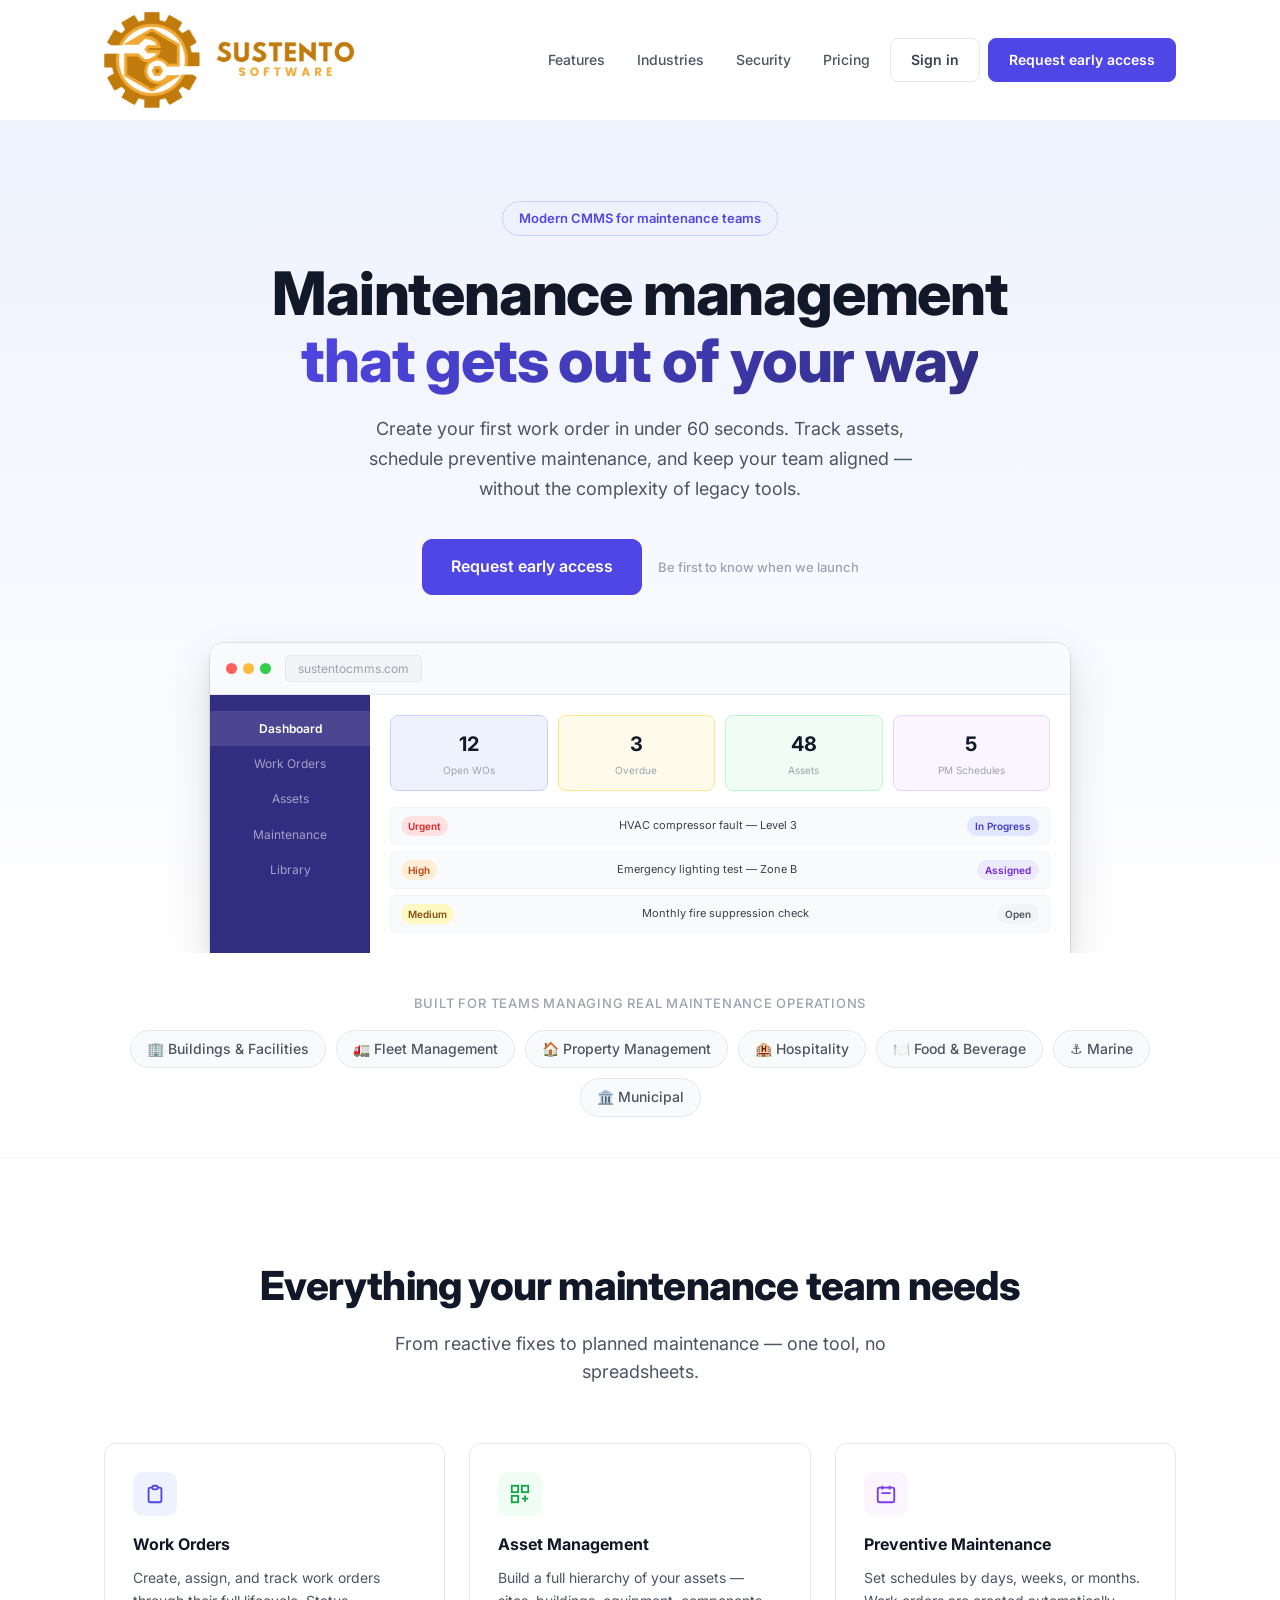
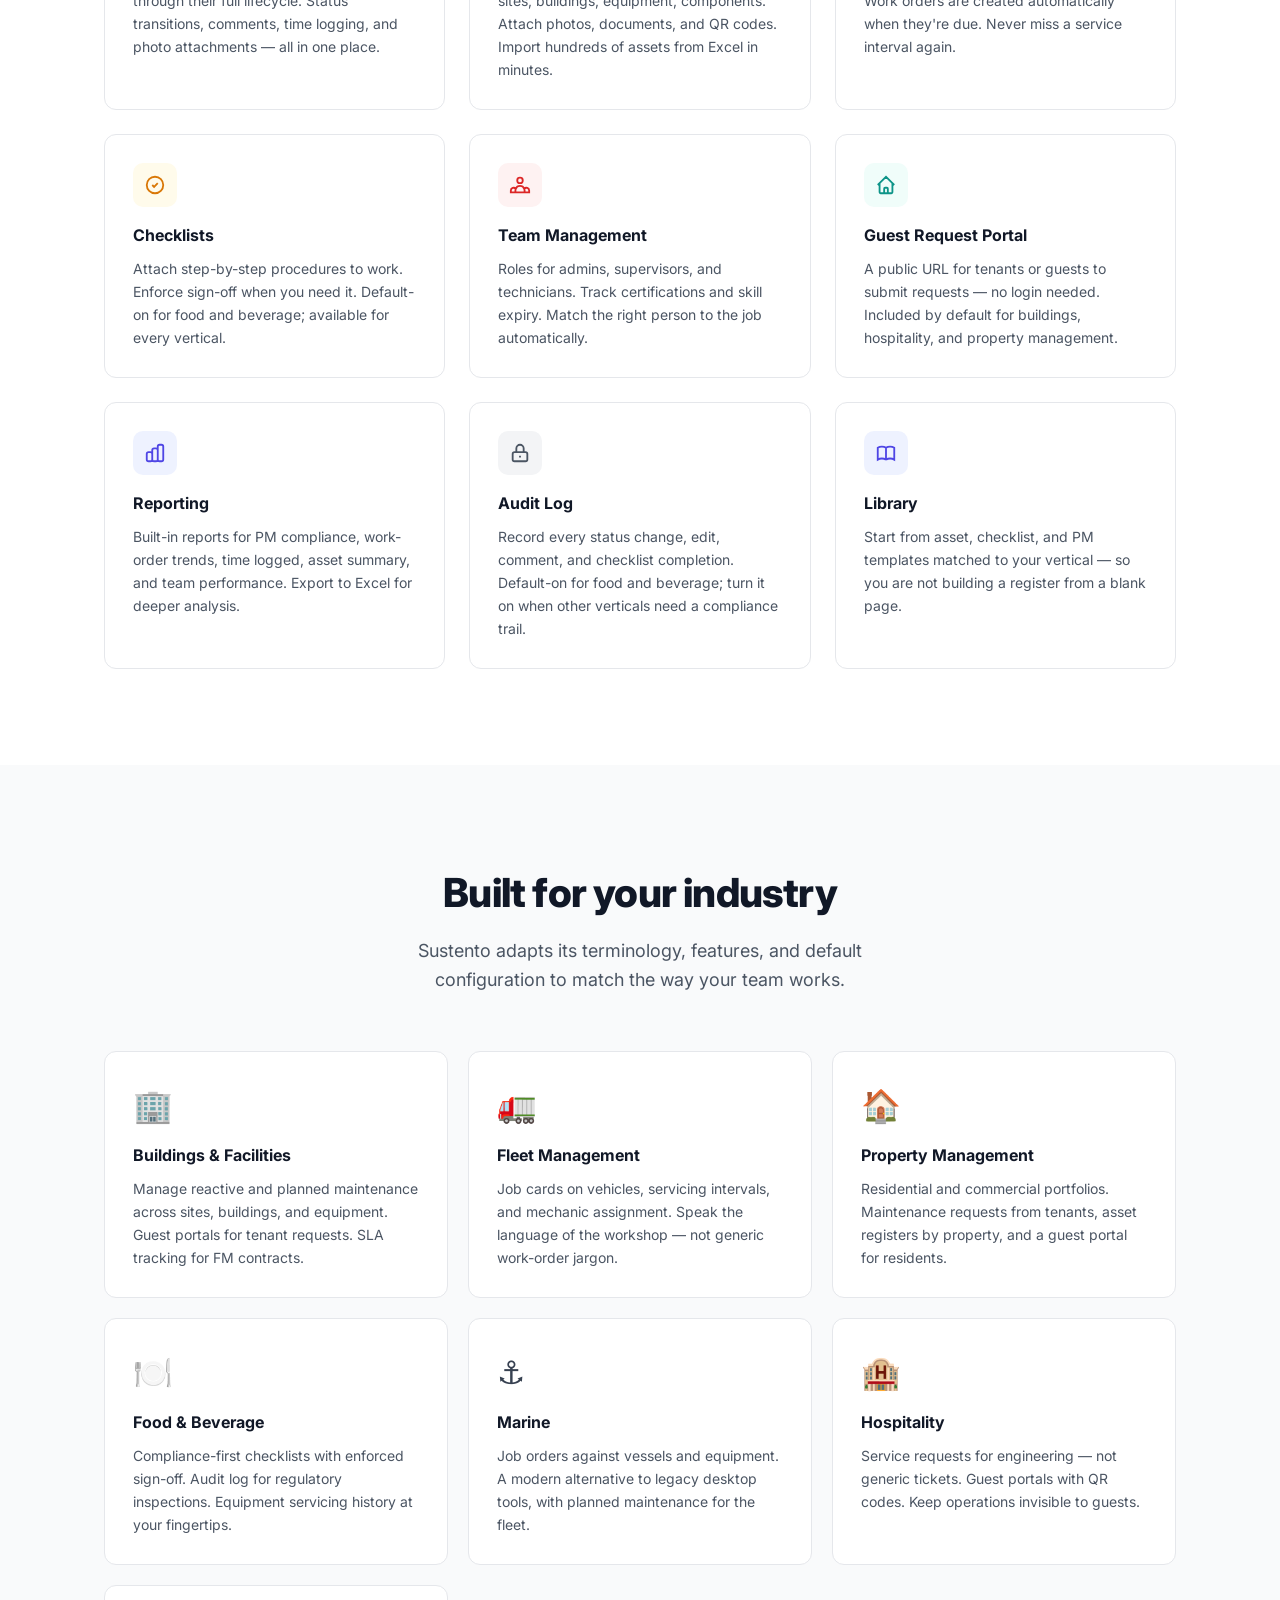
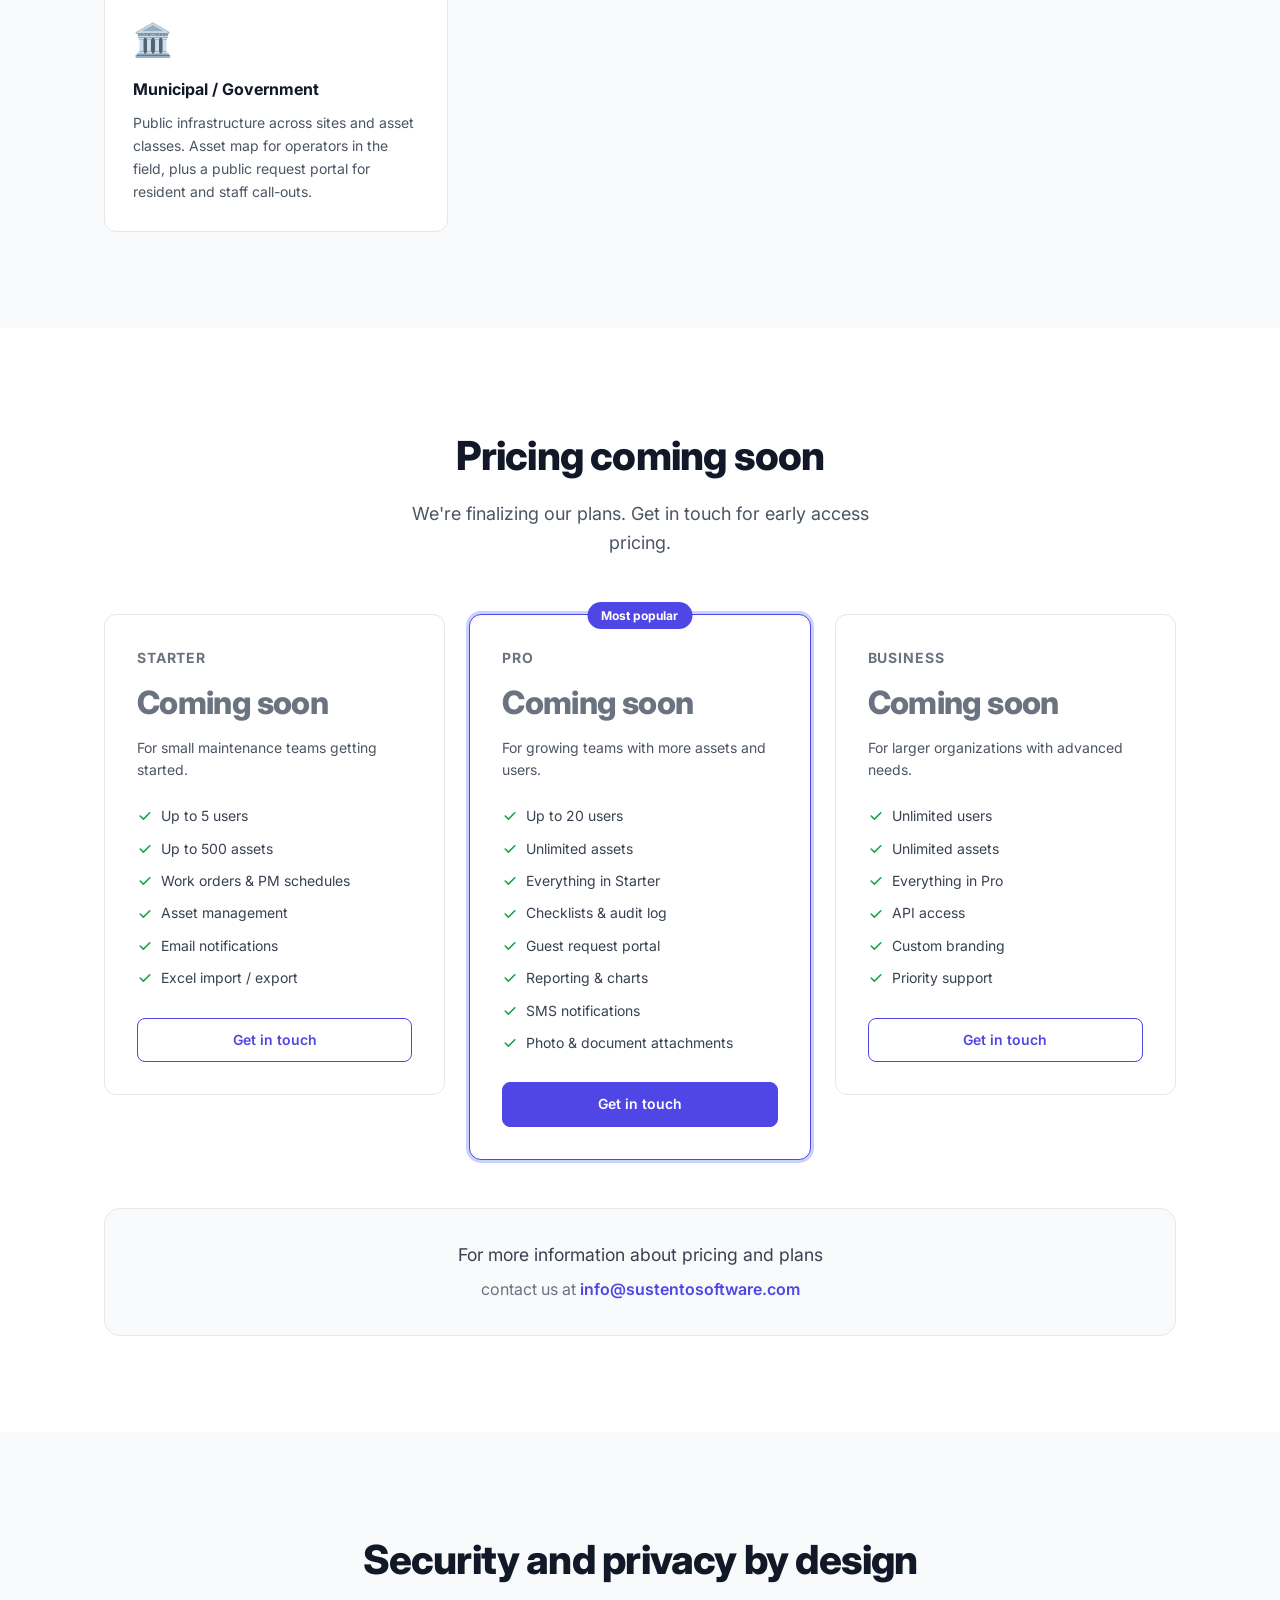
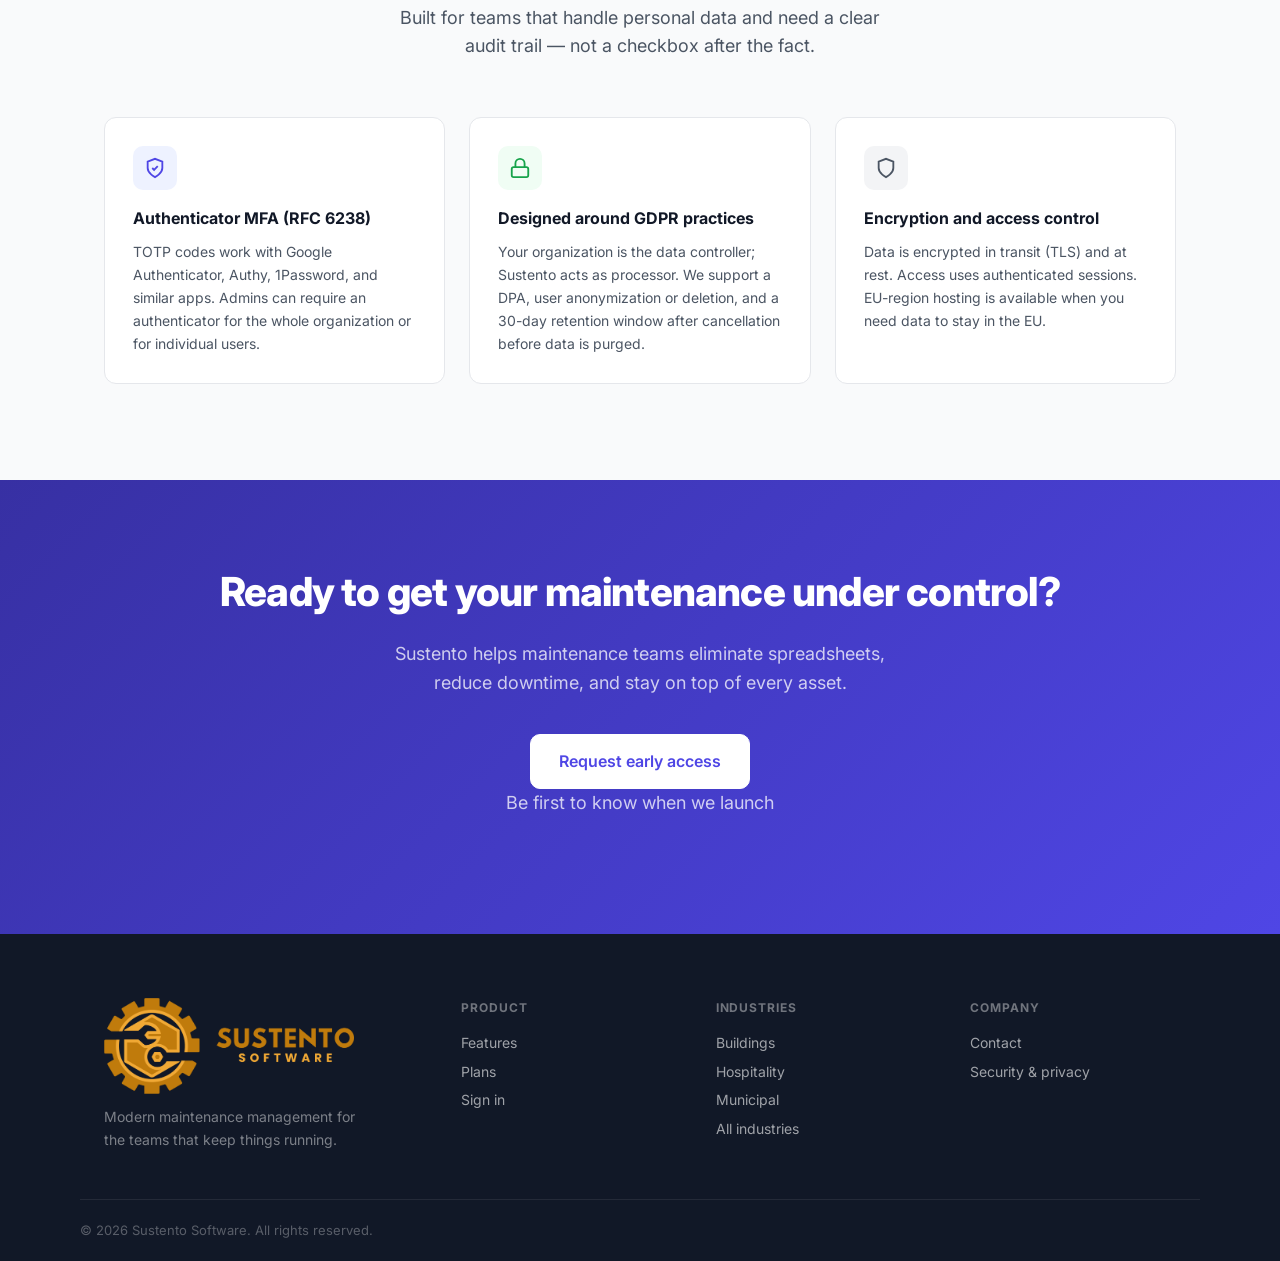
==== commit 72ef2330: "Add MFA, GDPR practices, and vertical capability highlights Document authenticator MFA and GDPR-alig" ====
--- a/index.html
+++ b/index.html
@@ -22,6 +22,7 @@
       <nav class="nav-links">
         <a href="#features">Features</a>
         <a href="#industries">Industries</a>
+        <a href="#trust">Security</a>
         <a href="#pricing">Pricing</a>
         <a href="https://www.sustentocmms.com" target="_blank" class="btn btn-secondary">Sign in</a>
         <a href="mailto:info@sustentosoftware.com" class="btn btn-primary">Request early access</a>
@@ -33,6 +34,7 @@
     <div class="nav-mobile" id="mobileNav">
       <a href="#features">Features</a>
       <a href="#industries">Industries</a>
+      <a href="#trust">Security</a>
       <a href="#pricing">Pricing</a>
       <a href="https://www.sustentocmms.com" target="_blank">Sign in</a>
       <a href="mailto:info@sustentosoftware.com" class="btn btn-primary">Request early access</a>
@@ -240,7 +242,7 @@
         <a href="/industries/municipal/" class="industry-card">
           <div class="industry-emoji">🏛️</div>
           <h3>Municipal / Government</h3>
-          <p>Public infrastructure across sites and asset classes. Operators raise and close work with structured workflows and compliance reporting.</p>
+          <p>Public infrastructure across sites and asset classes. Asset map for operators in the field, plus a public request portal for resident and staff call-outs.</p>
         </a>
       </div>
     </div>
@@ -312,6 +314,43 @@
     </div>
   </section>
 
+  <!-- ── Trust ─────────────────────────────────────────────────────────────── -->
+  <section class="trust" id="trust">
+    <div class="container">
+      <div class="section-header">
+        <h2>Security and privacy by design</h2>
+        <p>Built for teams that handle personal data and need a clear audit trail — not a checkbox after the fact.</p>
+      </div>
+      <div class="features-grid">
+
+        <div class="feature-card">
+          <div class="feature-icon blue">
+            <svg viewBox="0 0 24 24" fill="none" stroke="currentColor" stroke-width="2"><path d="M12 22s8-4 8-10V5l-8-3-8 3v7c0 6 8 10 8 10z"/><path d="M9 12l2 2 4-4"/></svg>
+          </div>
+          <h3>Authenticator MFA (RFC 6238)</h3>
+          <p>TOTP codes work with Google Authenticator, Authy, 1Password, and similar apps. Admins can require an authenticator for the whole organization or for individual users.</p>
+        </div>
+
+        <div class="feature-card">
+          <div class="feature-icon green">
+            <svg viewBox="0 0 24 24" fill="none" stroke="currentColor" stroke-width="2"><rect x="3" y="11" width="18" height="11" rx="2"/><path d="M7 11V7a5 5 0 0110 0v4"/></svg>
+          </div>
+          <h3>Designed around GDPR practices</h3>
+          <p>Your organization is the data controller; Sustento acts as processor. We support a DPA, user anonymization or deletion, and a 30-day retention window after cancellation before data is purged.</p>
+        </div>
+
+        <div class="feature-card">
+          <div class="feature-icon gray">
+            <svg viewBox="0 0 24 24" fill="none" stroke="currentColor" stroke-width="2"><path d="M12 22s8-4 8-10V5l-8-3-8 3v7c0 6 8 10 8 10z"/></svg>
+          </div>
+          <h3>Encryption and access control</h3>
+          <p>Data is encrypted in transit (TLS) and at rest. Access uses authenticated sessions. EU-region hosting is available when you need data to stay in the EU.</p>
+        </div>
+
+      </div>
+    </div>
+  </section>
+
   <!-- ── CTA ───────────────────────────────────────────────────────────────── -->
   <section class="cta">
     <div class="container cta-inner">
@@ -348,6 +387,7 @@
         <div>
           <h4>Company</h4>
           <a href="mailto:hello@sustentosoftware.com">Contact</a>
+          <a href="/#trust">Security &amp; privacy</a>
         </div>
       </div>
     </div>
--- a/styles.css
+++ b/styles.css
@@ -356,6 +356,10 @@
 .features {
   padding: 96px 0;
 }
+.trust {
+  padding: 96px 0;
+  background: var(--gray-50);
+}
 .features-grid {
   display: grid;
   grid-template-columns: repeat(auto-fill, minmax(280px, 1fr));
@@ -778,6 +782,7 @@
   .preview-stat-row { grid-template-columns: repeat(2, 1fr); }
 
   .features { padding: 64px 0; }
+  .trust { padding: 64px 0; }
   .industries { padding: 64px 0; }
   .resources { padding: 64px 0; }
   .pricing { padding: 64px 0; }
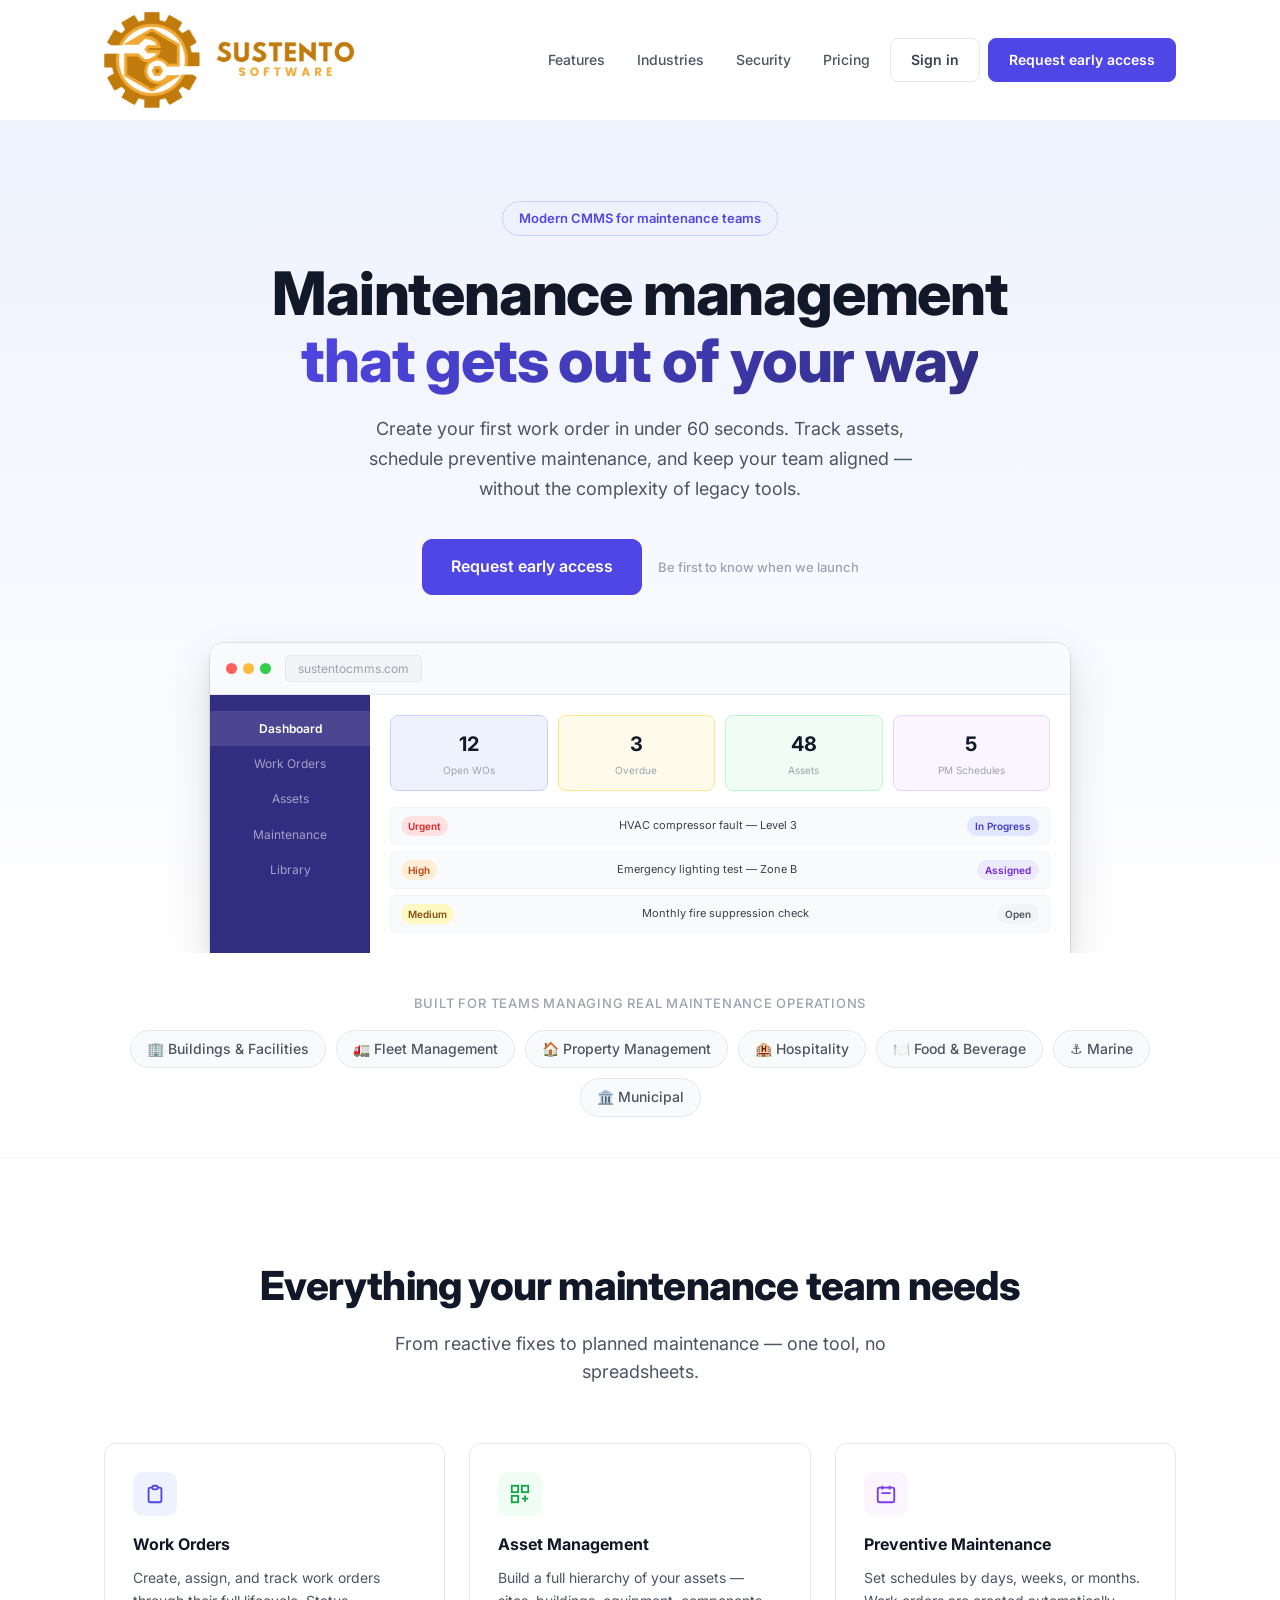
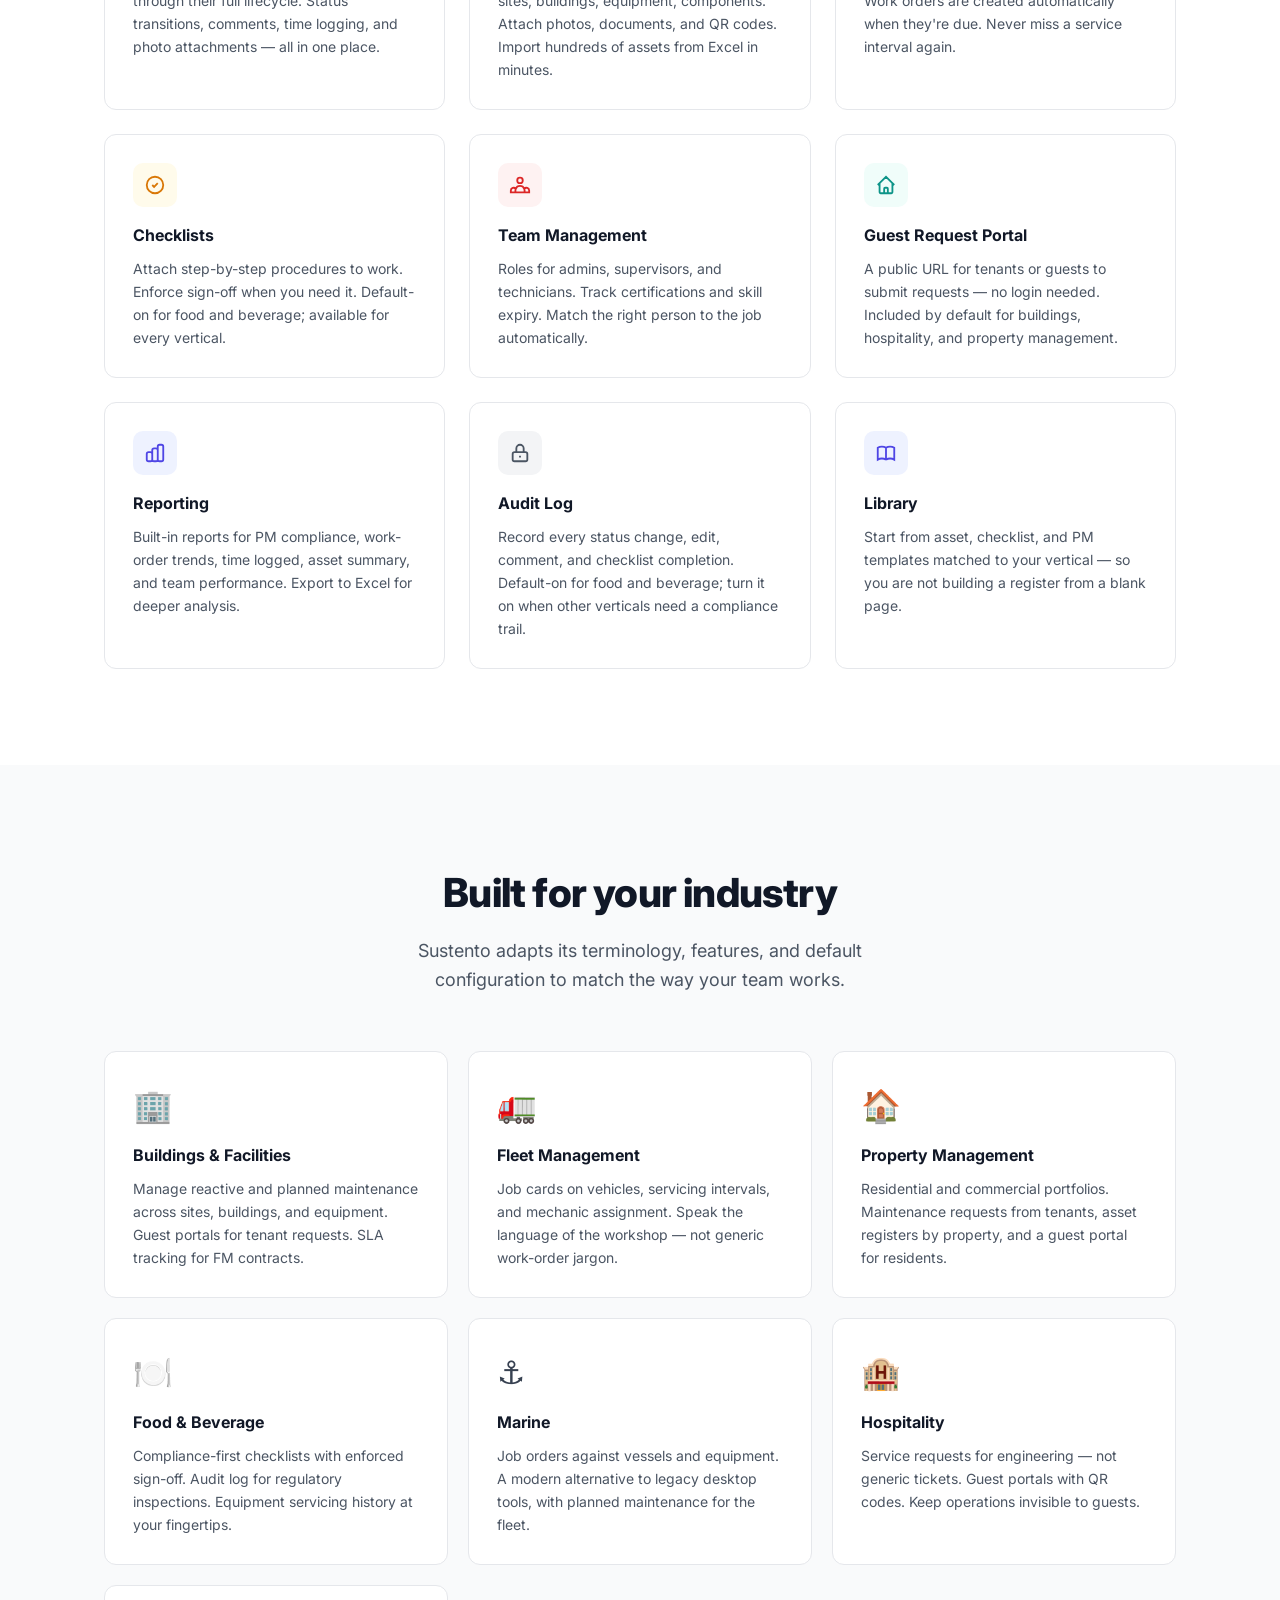
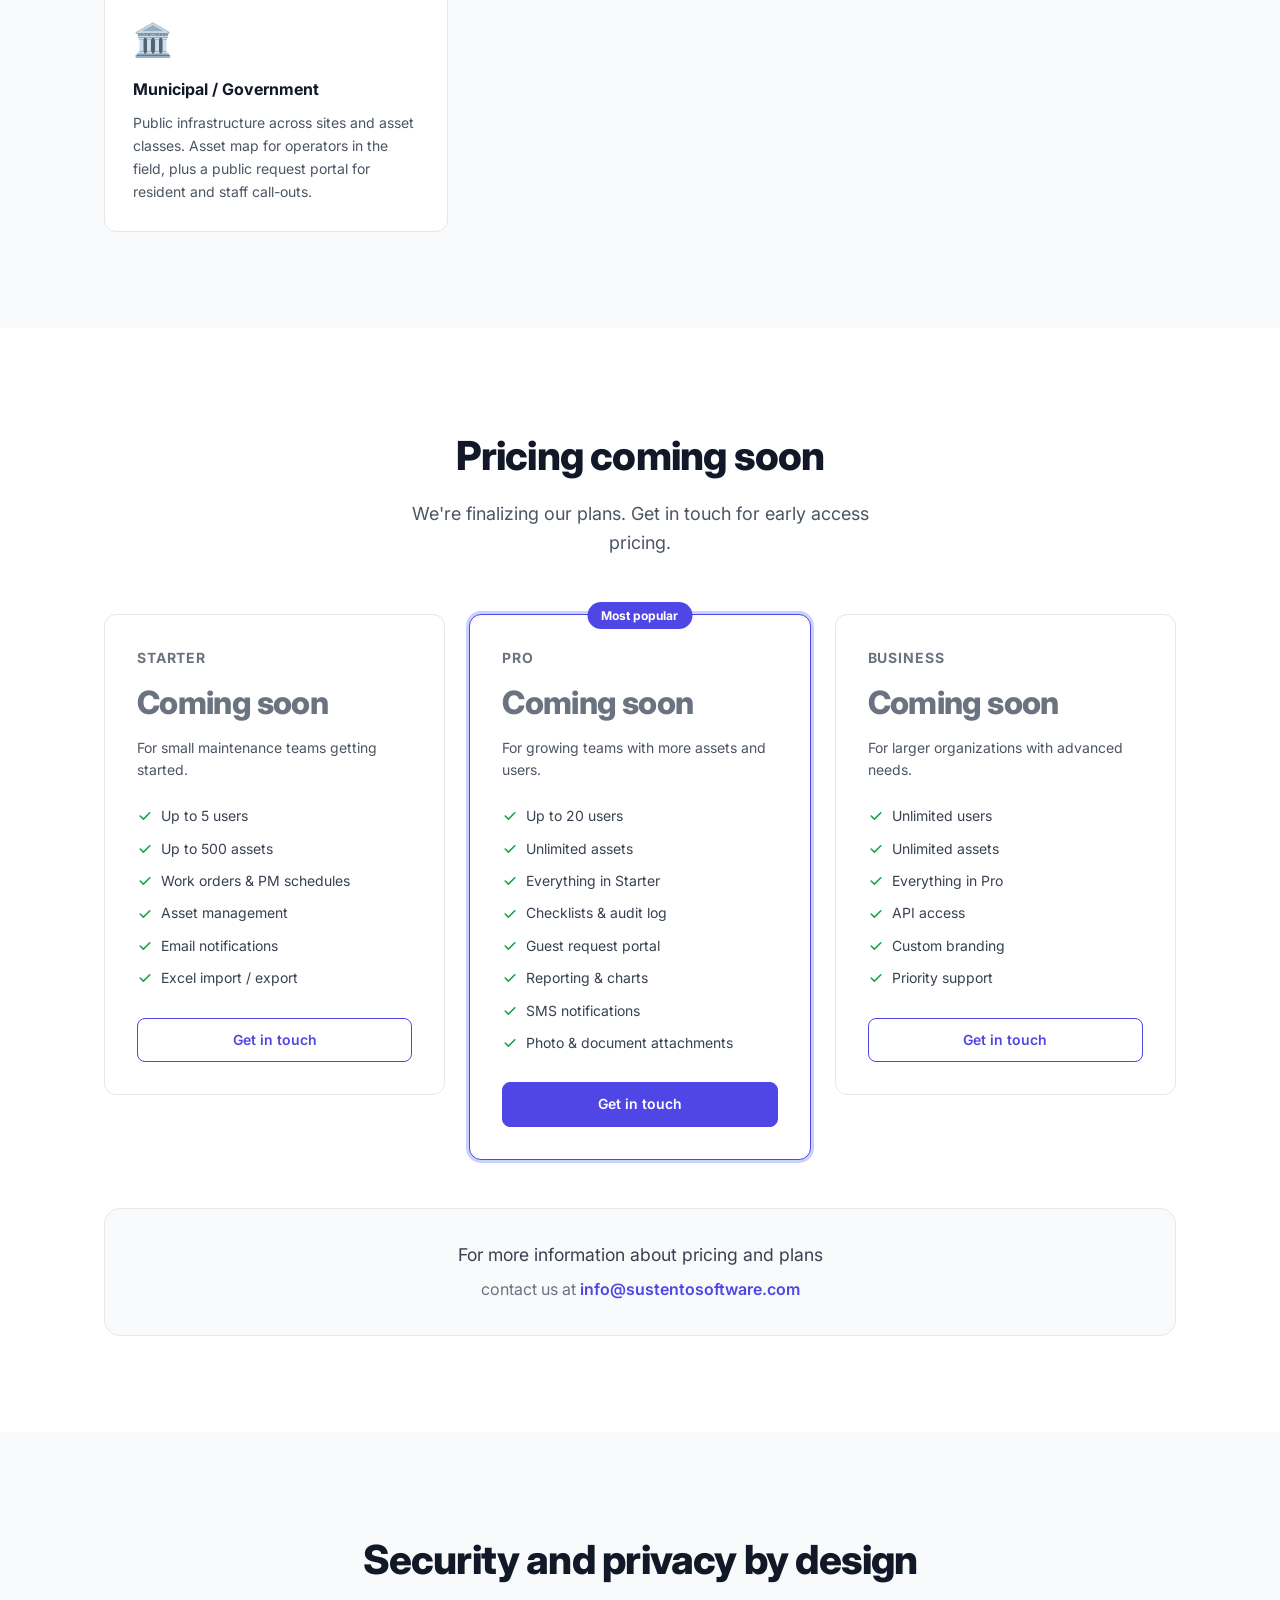
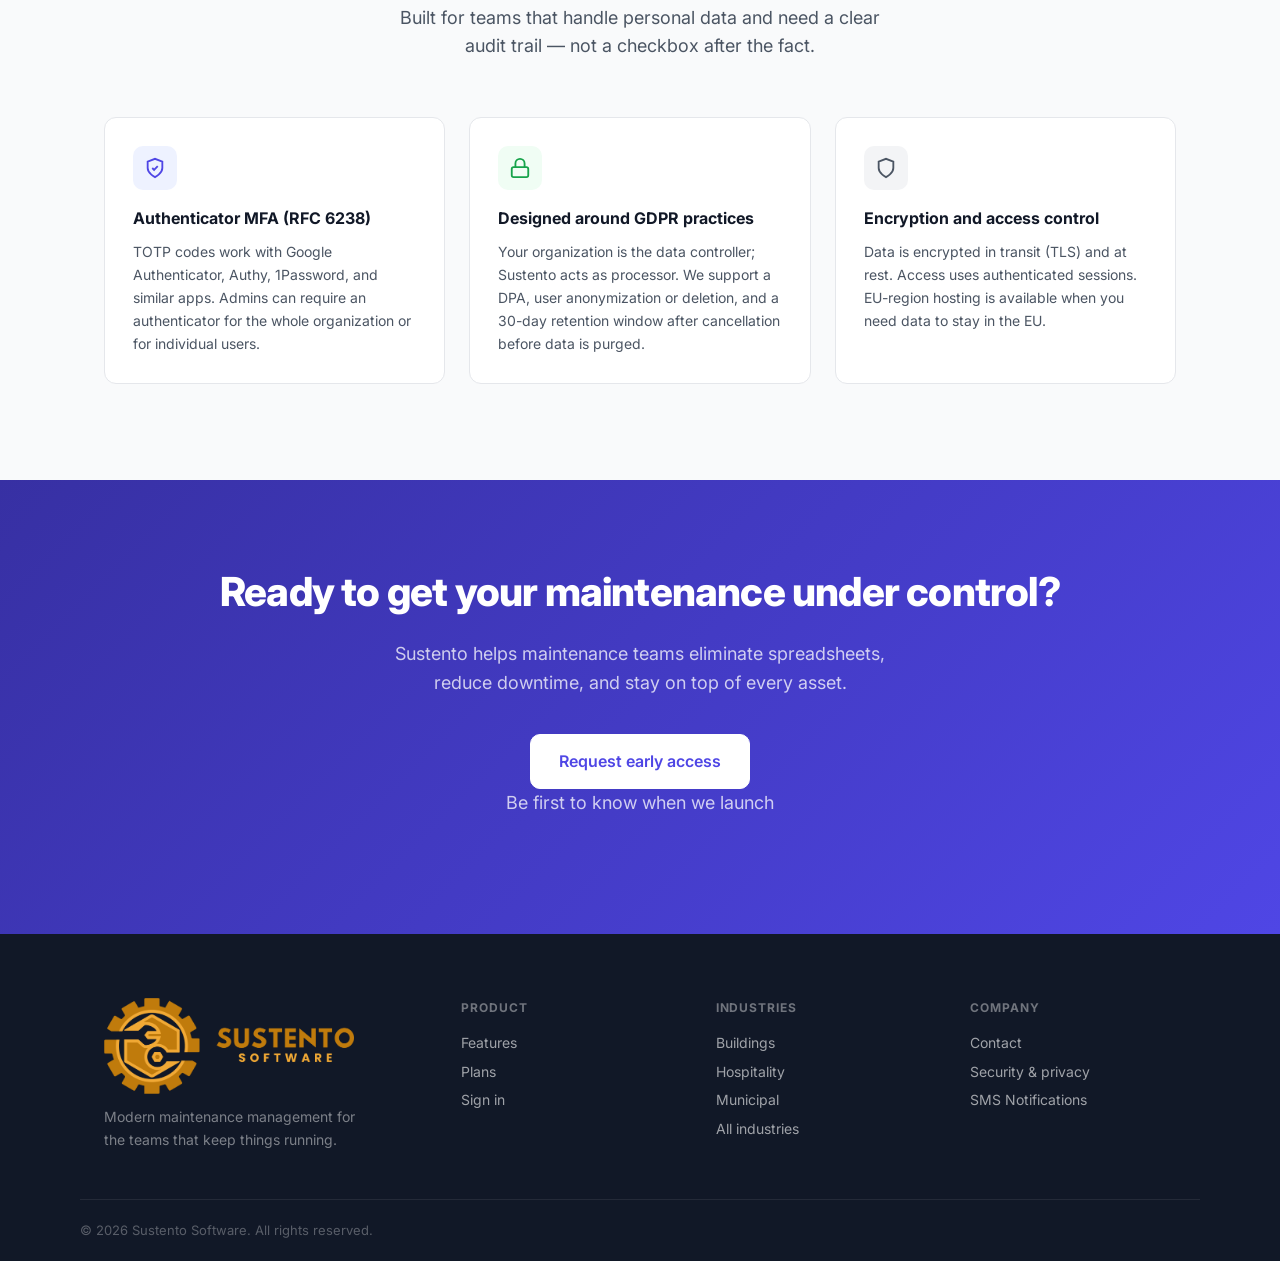
==== commit 8bd6c91a: "Add public SMS opt-in page for Twilio toll-free verification. Publish clearer express-consent langua" ====
--- a/index.html
+++ b/index.html
@@ -388,6 +388,7 @@
           <h4>Company</h4>
           <a href="mailto:hello@sustentosoftware.com">Contact</a>
           <a href="/#trust">Security &amp; privacy</a>
+          <a href="/sms-notifications/">SMS Notifications</a>
         </div>
       </div>
     </div>
--- a/styles.css
+++ b/styles.css
@@ -723,6 +723,159 @@
   color: rgba(255,255,255,.55);
 }
 
+/* ── Legal / SMS consent pages ────────────────────────────────────────────── */
+.legal-page {
+  padding: 48px 0 80px;
+  background: #fff;
+}
+.legal-inner {
+  max-width: 760px;
+}
+.legal-page h1 {
+  font-size: clamp(1.75rem, 3vw, 2.25rem);
+  font-weight: 800;
+  color: var(--gray-900);
+  letter-spacing: -0.02em;
+  margin: 0 0 12px;
+}
+.legal-meta {
+  font-size: 14px;
+  color: var(--gray-500);
+  margin-bottom: 28px;
+}
+.legal-callout {
+  background: var(--blue-lt);
+  border: 1px solid var(--brand-200);
+  border-radius: 12px;
+  padding: 18px 20px;
+  margin-bottom: 32px;
+}
+.legal-callout p {
+  margin: 0;
+  font-size: 15px;
+  line-height: 1.6;
+  color: var(--gray-700);
+}
+.legal-page h2 {
+  font-size: 1.125rem;
+  font-weight: 700;
+  color: var(--gray-900);
+  margin: 32px 0 12px;
+}
+.legal-page p,
+.legal-page li {
+  font-size: 15px;
+  line-height: 1.65;
+  color: var(--gray-700);
+}
+.legal-page ul,
+.legal-page ol {
+  margin: 0 0 16px;
+  padding-left: 1.25rem;
+  display: grid;
+  gap: 8px;
+}
+.legal-page a {
+  color: var(--blue);
+  text-decoration: underline;
+  text-underline-offset: 2px;
+}
+.legal-page code {
+  display: inline-block;
+  font-size: 12px;
+  background: var(--gray-50, #f8fafc);
+  border: 1px solid var(--gray-200);
+  border-radius: 6px;
+  padding: 6px 8px;
+  color: var(--gray-800);
+  word-break: break-word;
+}
+.optin-mock {
+  display: grid;
+  gap: 16px;
+  margin: 16px 0 8px;
+}
+@media (min-width: 720px) {
+  .optin-mock { grid-template-columns: 1fr 1fr; }
+}
+.optin-card {
+  border: 1px solid var(--gray-200);
+  border-radius: 12px;
+  padding: 16px;
+  background: var(--gray-50, #f8fafc);
+}
+.optin-card h3 {
+  font-size: 13px;
+  font-weight: 700;
+  color: var(--gray-900);
+  margin: 0 0 12px;
+}
+.optin-label {
+  display: block;
+  font-size: 12px;
+  font-weight: 600;
+  color: var(--gray-600);
+  margin-bottom: 6px;
+}
+.optin-input {
+  border: 1px solid var(--gray-200);
+  background: #fff;
+  border-radius: 8px;
+  padding: 10px 12px;
+  font-size: 14px;
+  color: var(--gray-800);
+}
+.optin-hint {
+  font-size: 12px !important;
+  color: var(--gray-500) !important;
+  margin: 10px 0 0 !important;
+  line-height: 1.45 !important;
+}
+.optin-btn {
+  display: inline-block;
+  margin-top: 12px;
+  background: var(--blue);
+  color: #fff;
+  font-size: 13px;
+  font-weight: 600;
+  padding: 8px 14px;
+  border-radius: 8px;
+}
+.optin-row {
+  display: flex;
+  align-items: center;
+  justify-content: space-between;
+  gap: 12px;
+  background: #fff;
+  border: 1px solid var(--gray-200);
+  border-radius: 8px;
+  padding: 10px 12px;
+  font-size: 13px;
+  color: var(--gray-800);
+  margin-bottom: 8px;
+}
+.optin-toggles {
+  display: flex;
+  gap: 6px;
+  flex-shrink: 0;
+}
+.pill {
+  font-size: 11px;
+  font-weight: 600;
+  padding: 3px 8px;
+  border-radius: 999px;
+  background: var(--gray-100, #f1f5f9);
+  color: var(--gray-600);
+}
+.pill.on {
+  background: #dcfce7;
+  color: #166534;
+}
+.pill.off {
+  background: #fee2e2;
+  color: #991b1b;
+}
+
 /* ── Footer ───────────────────────────────────────────────────────────────── */
 .footer {
   background: var(--gray-900);
